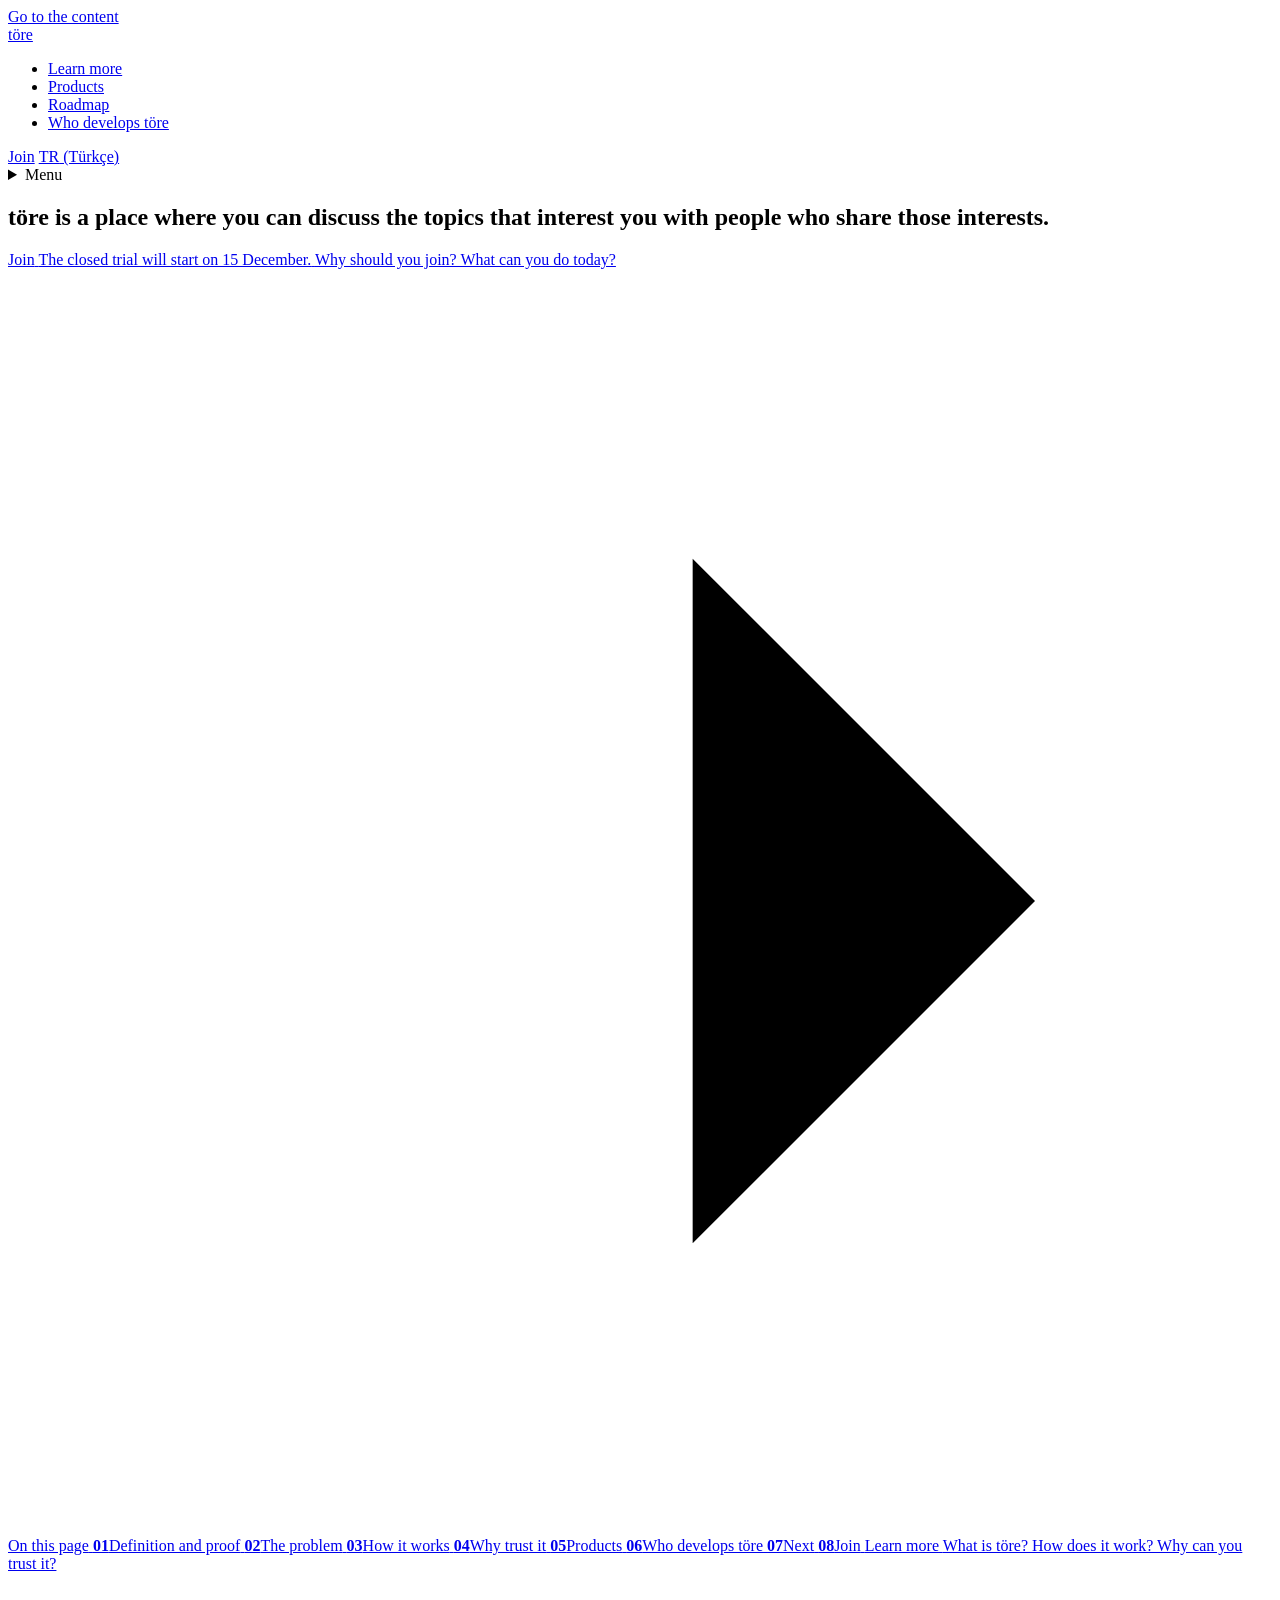
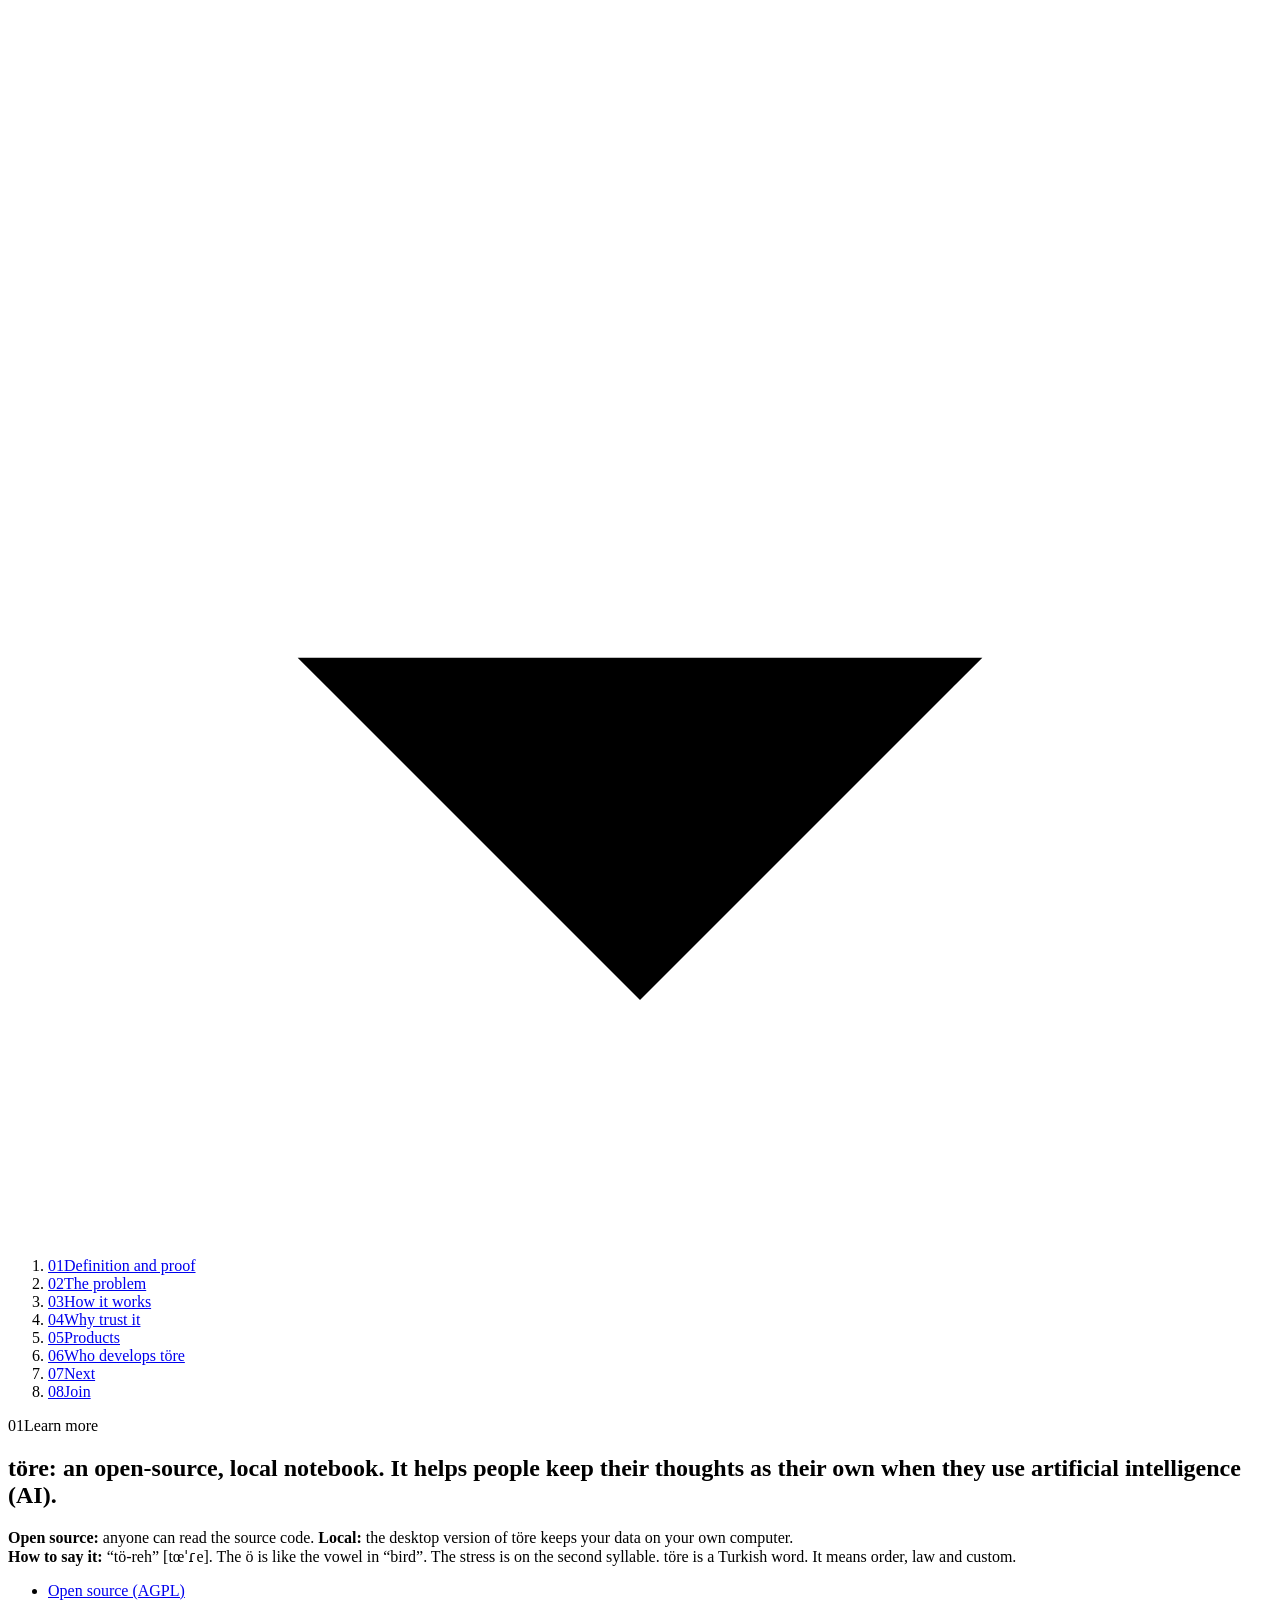
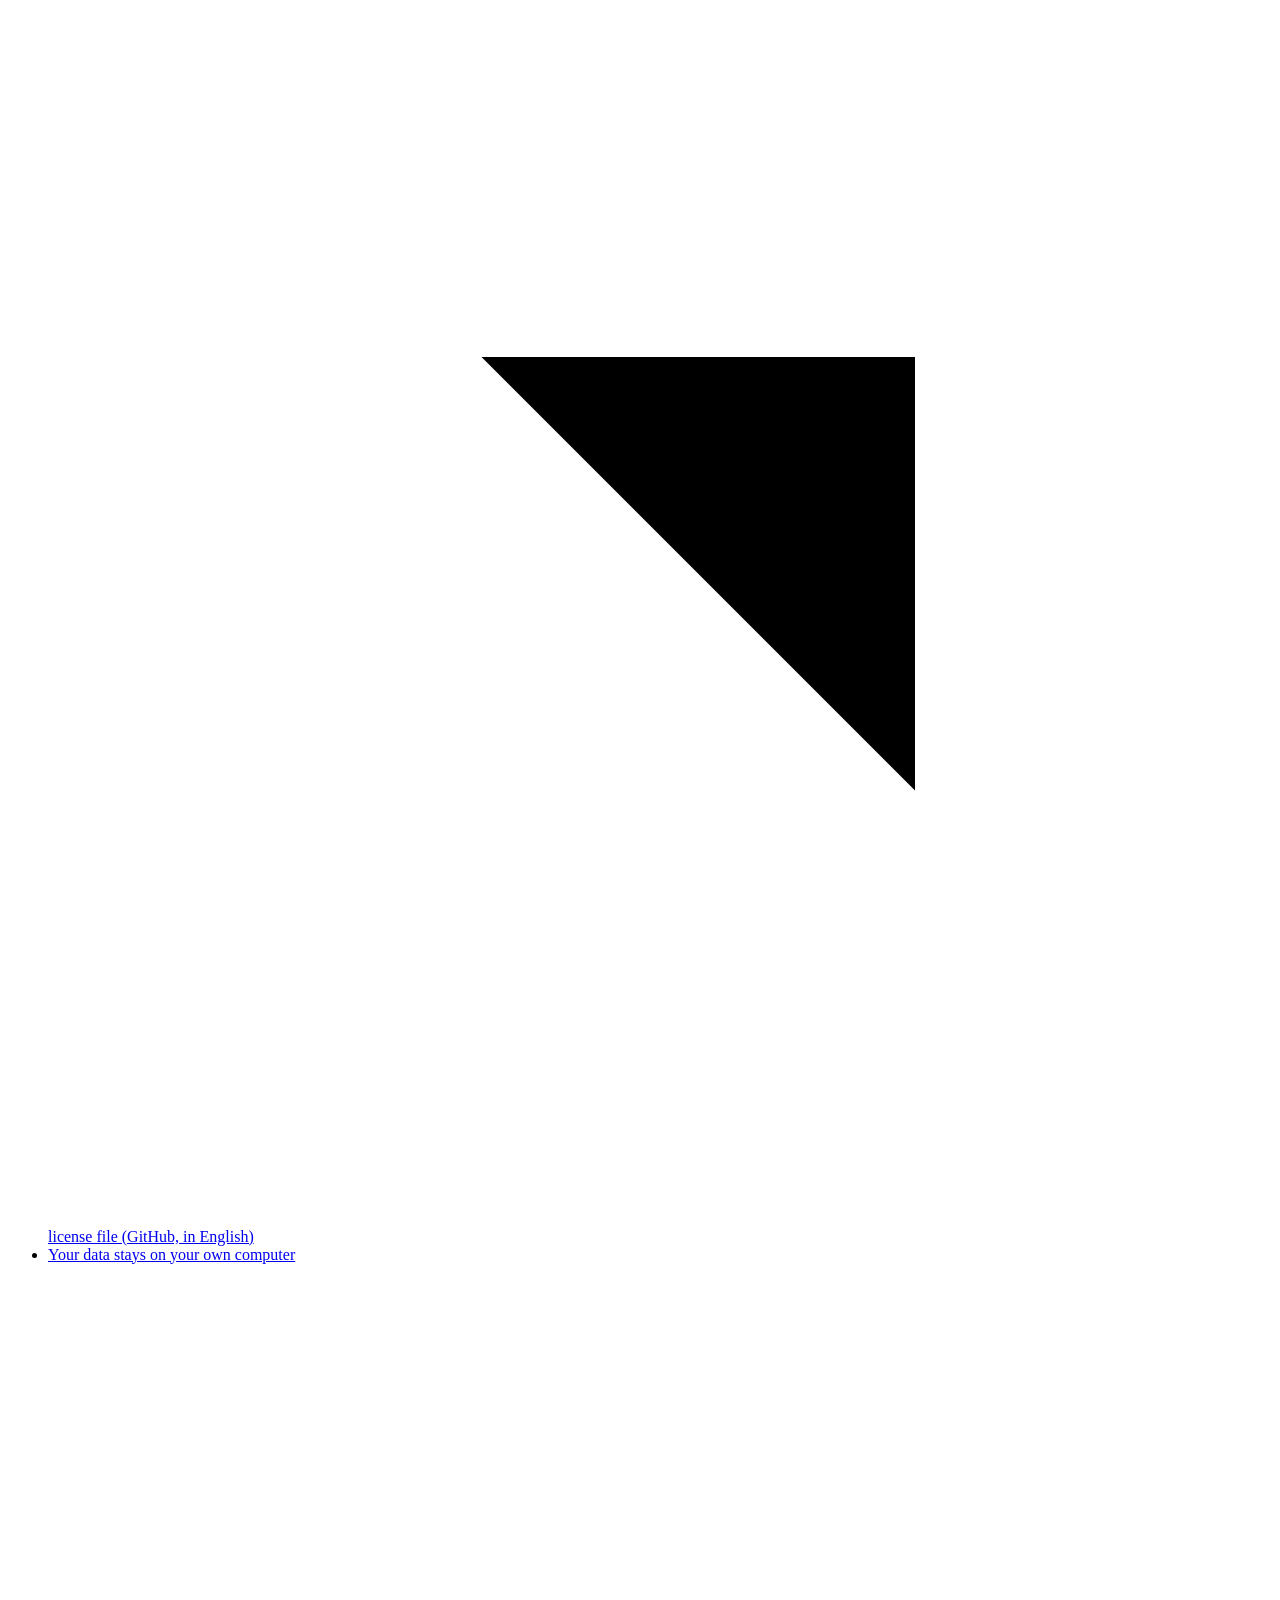
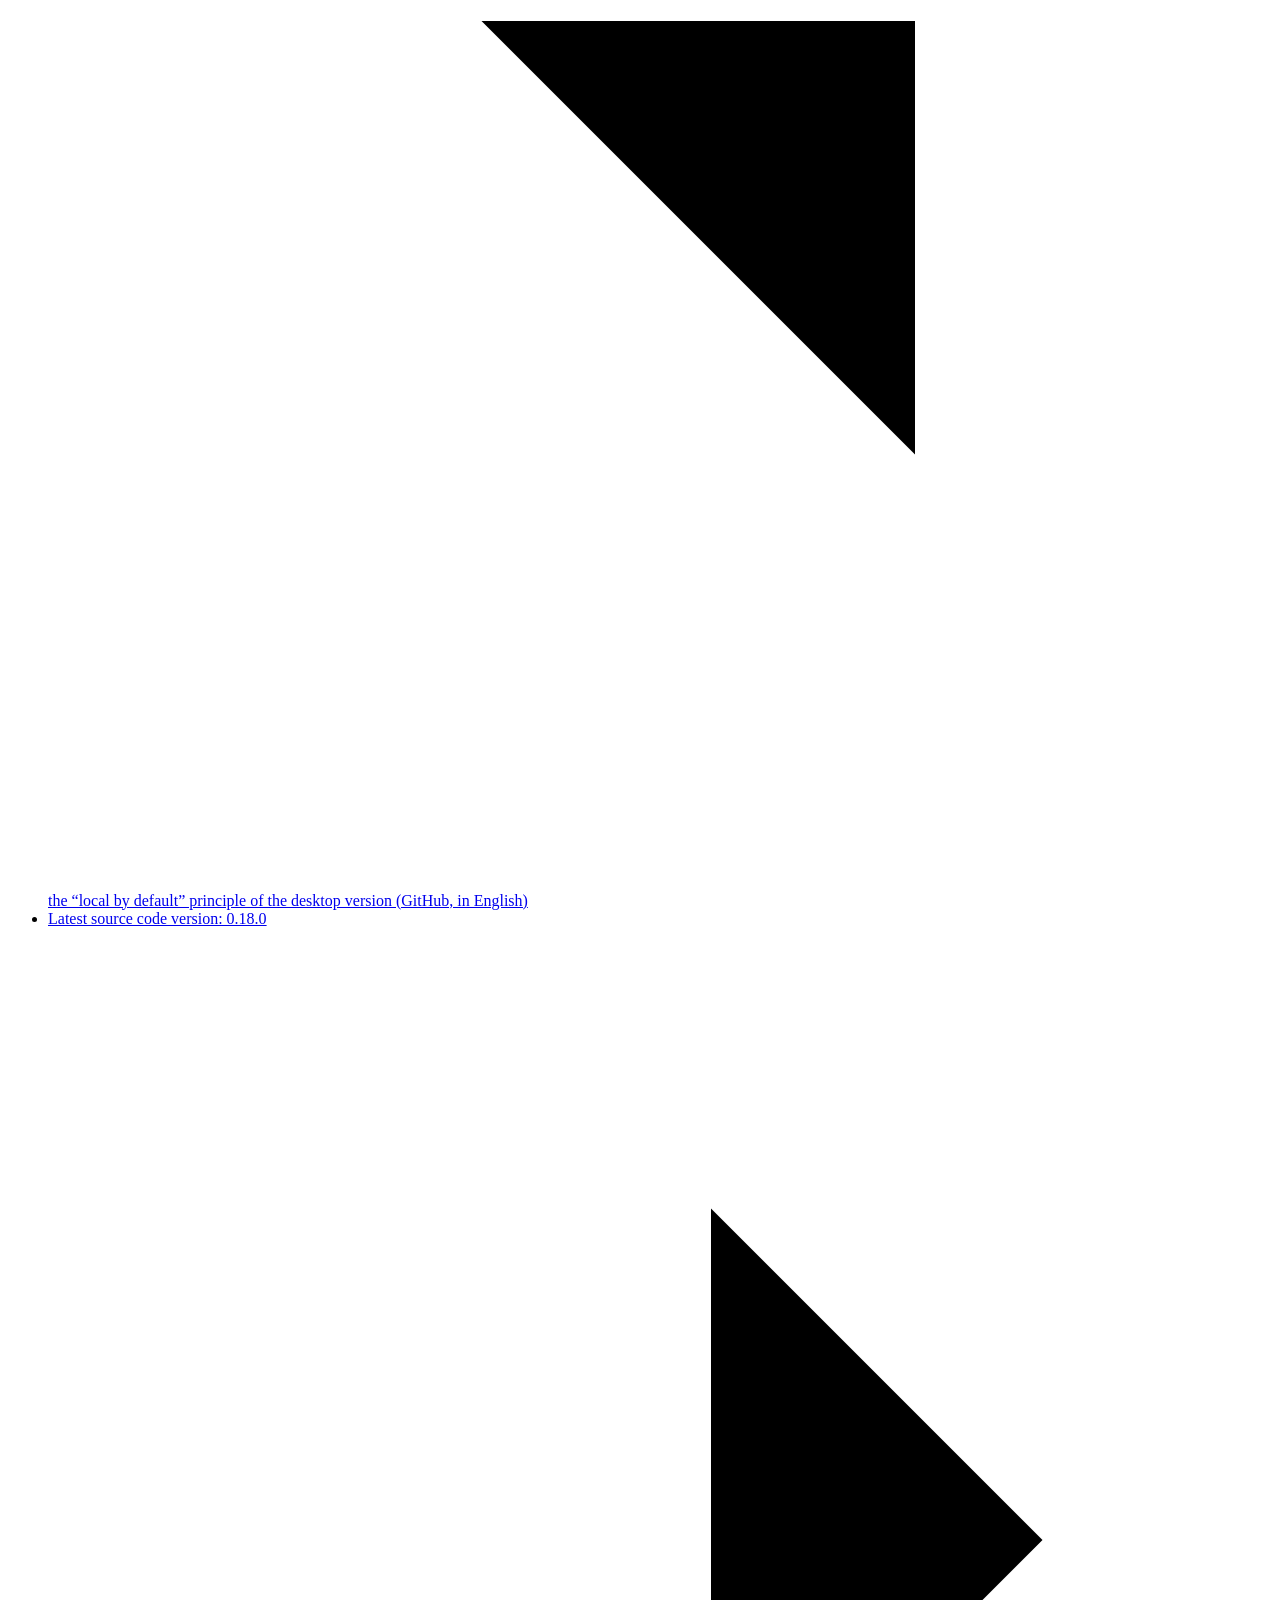
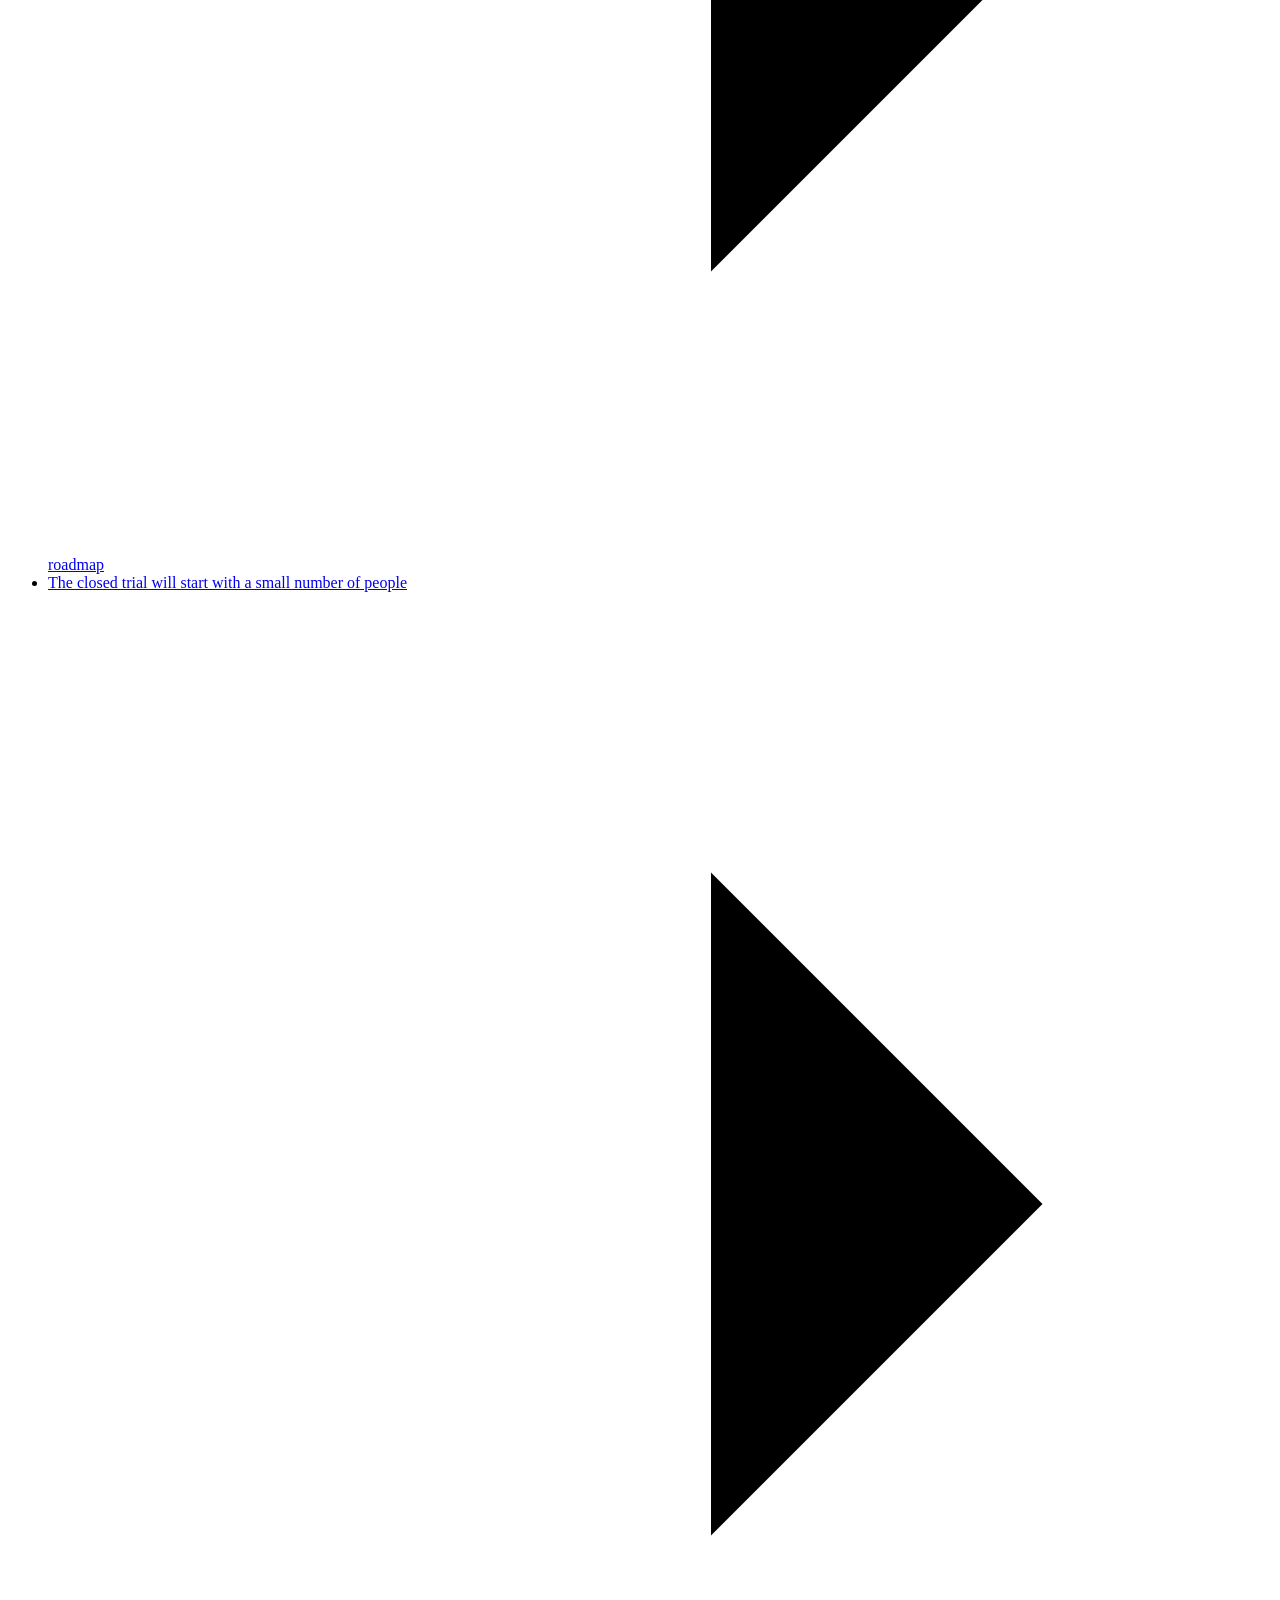
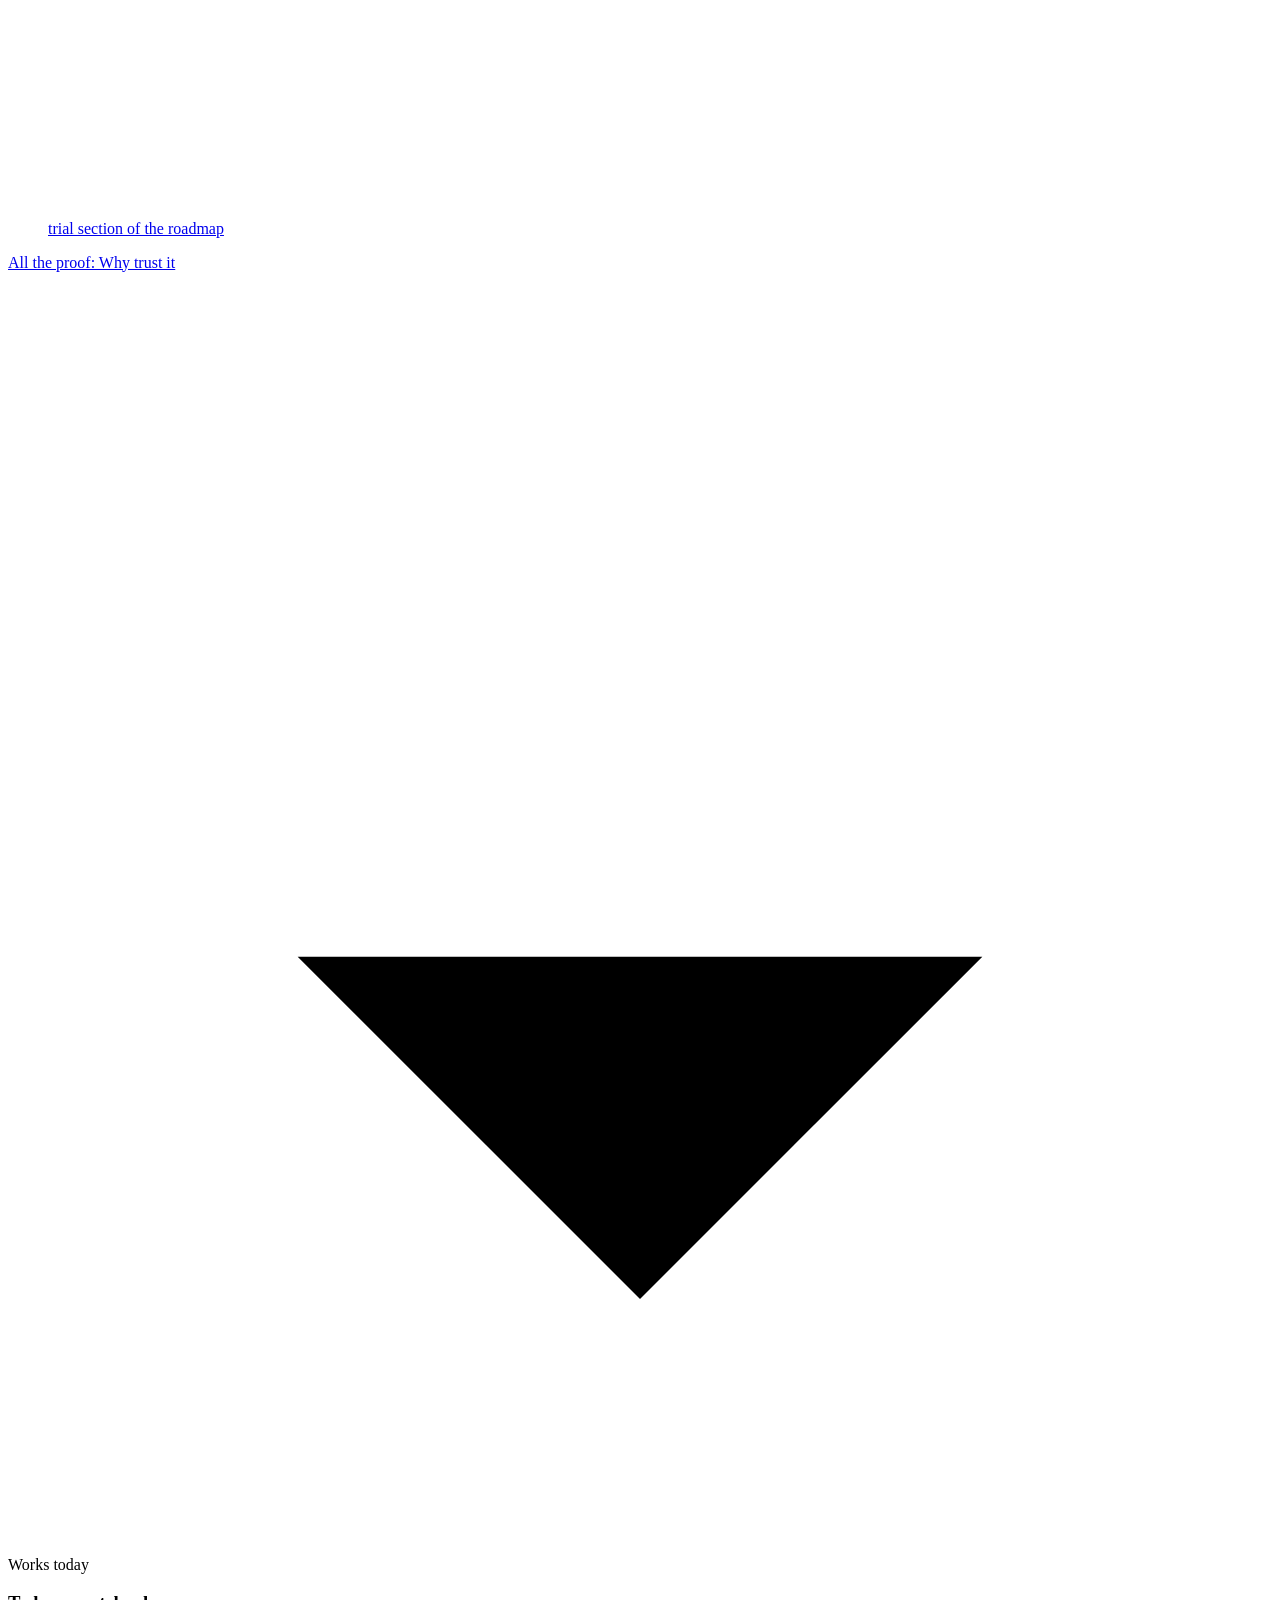
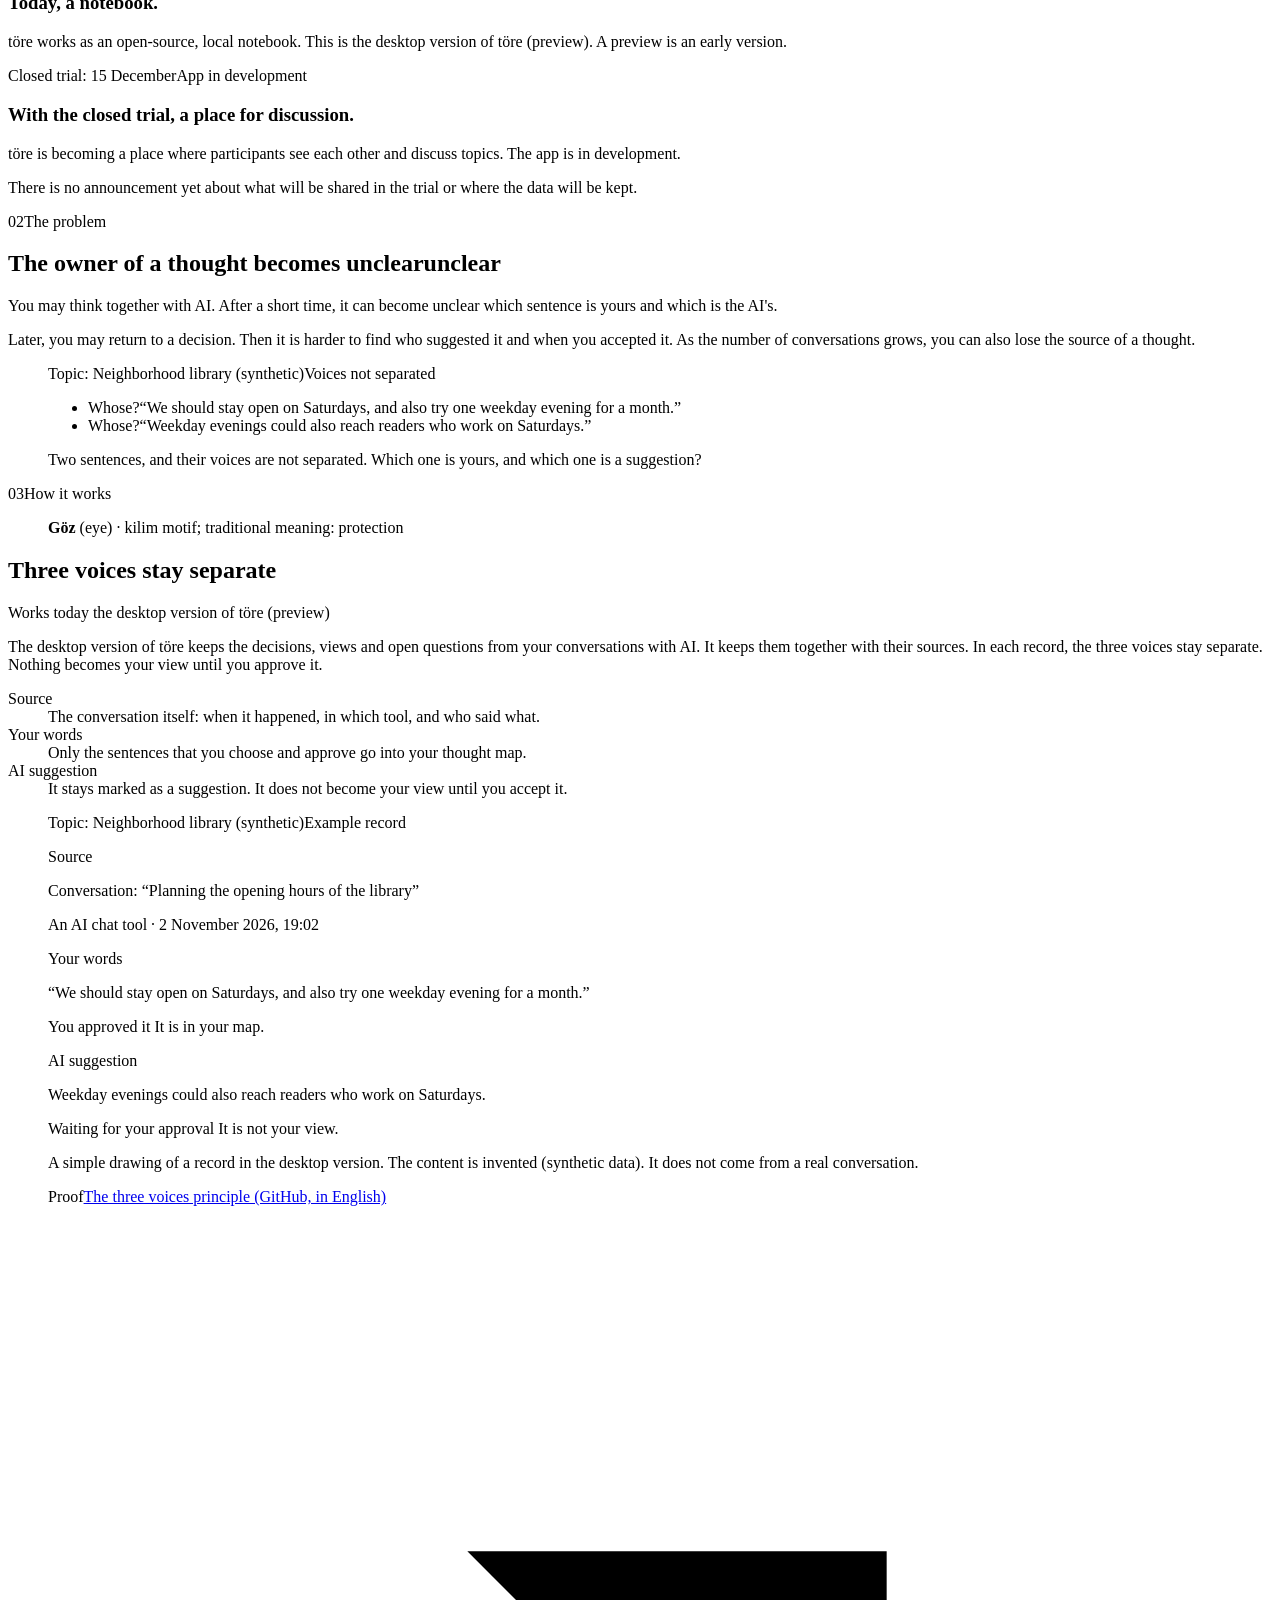
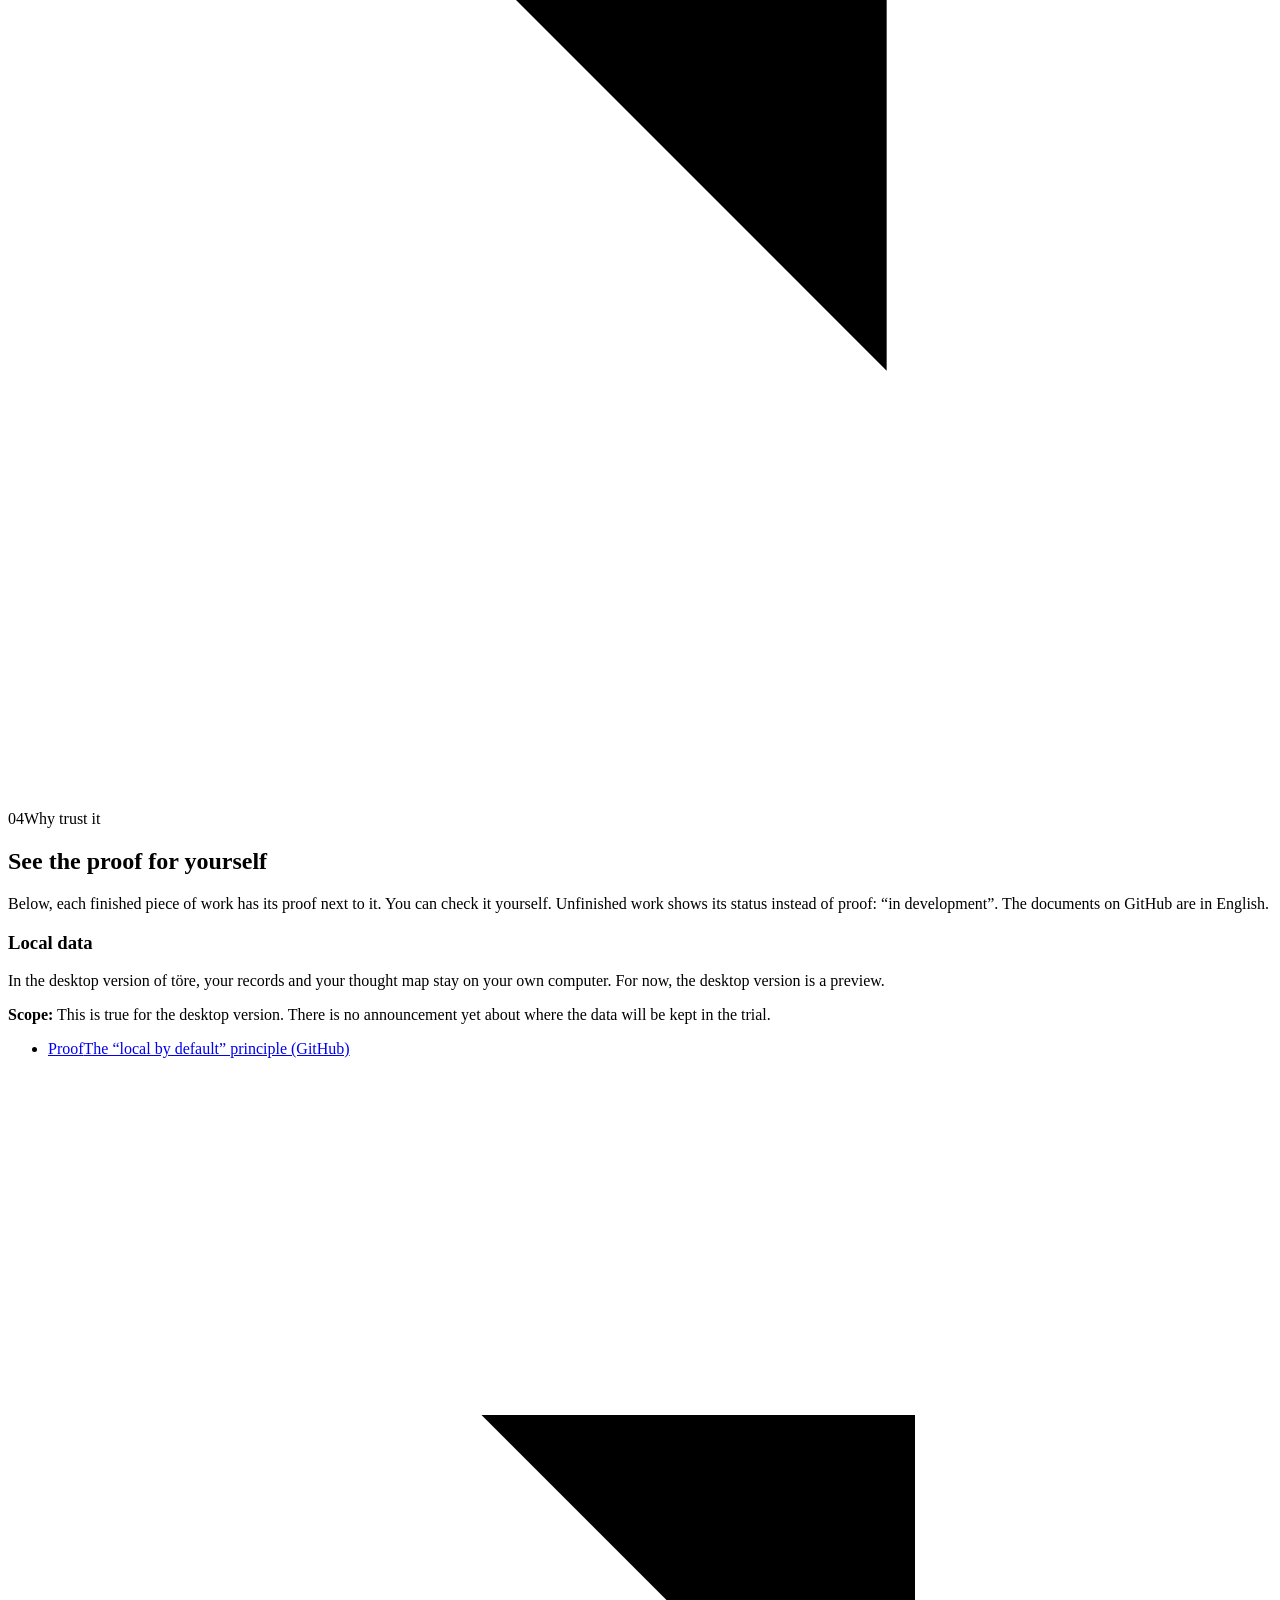
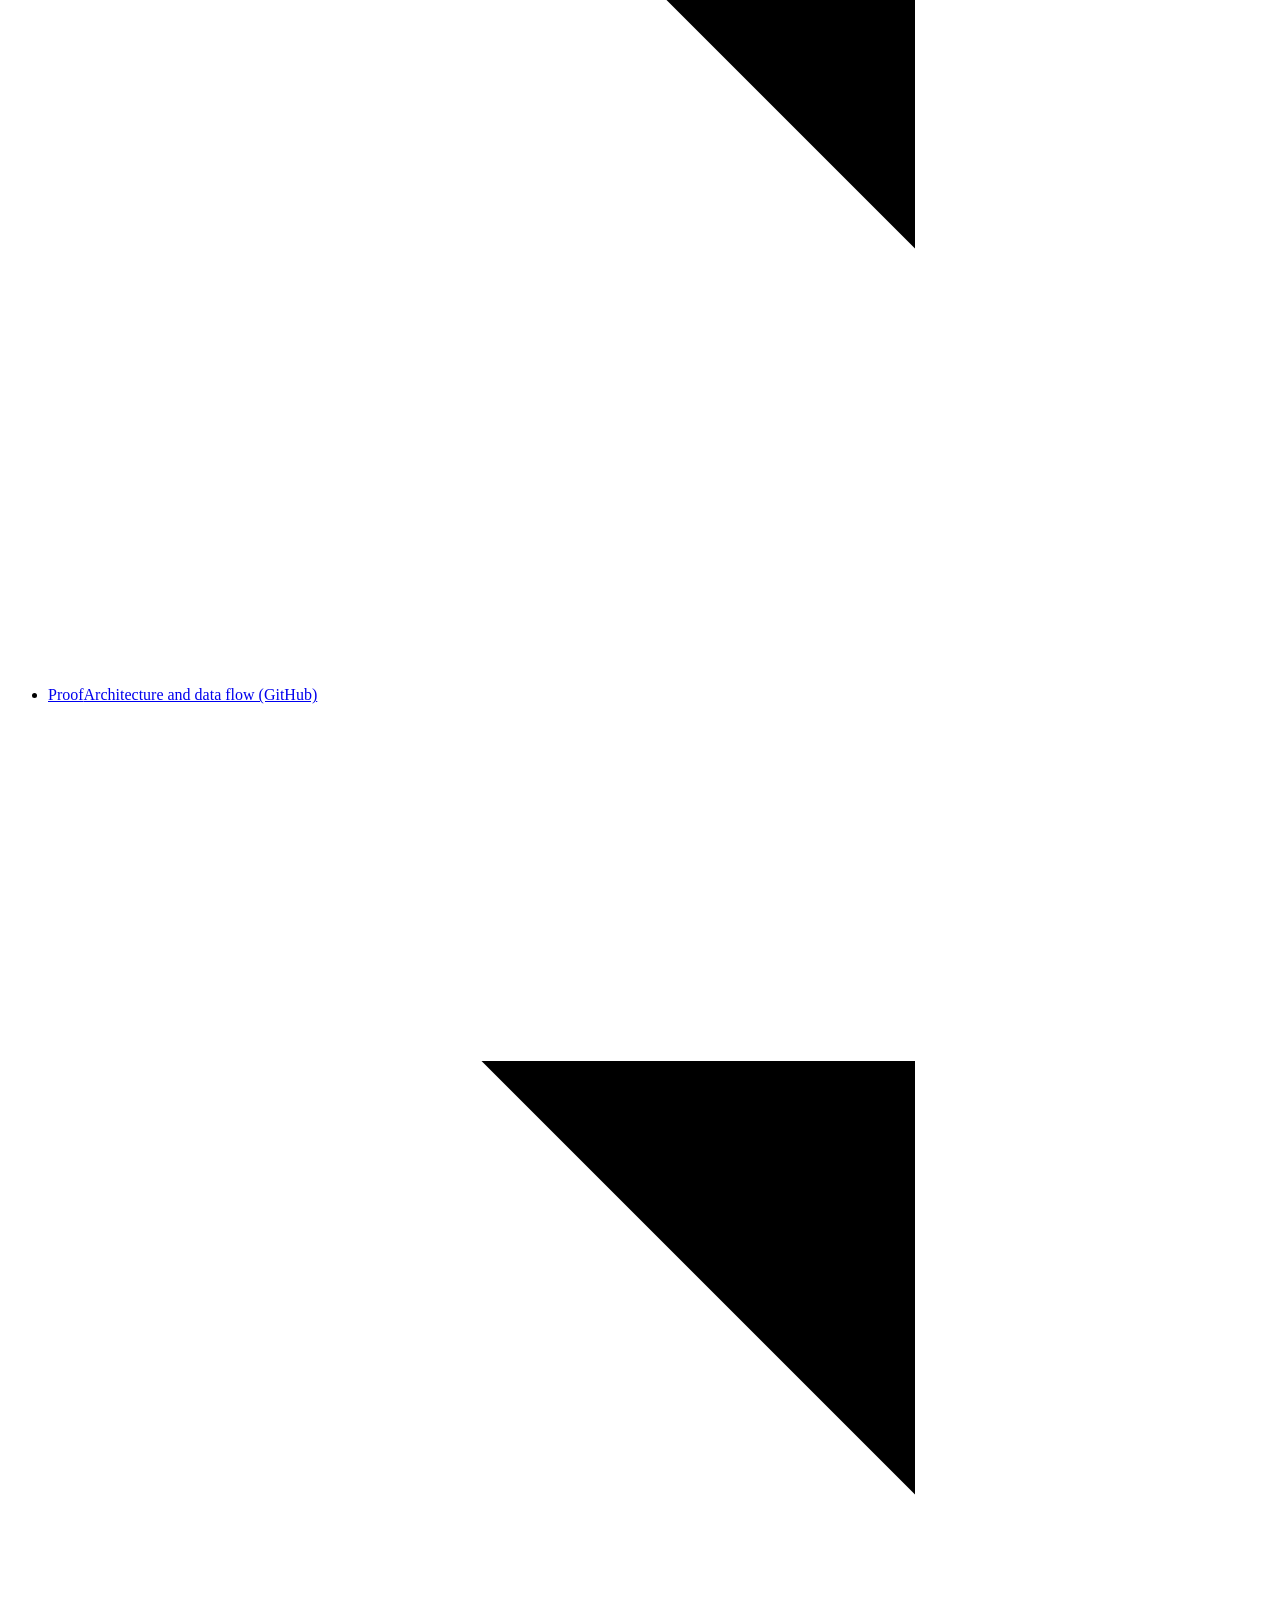
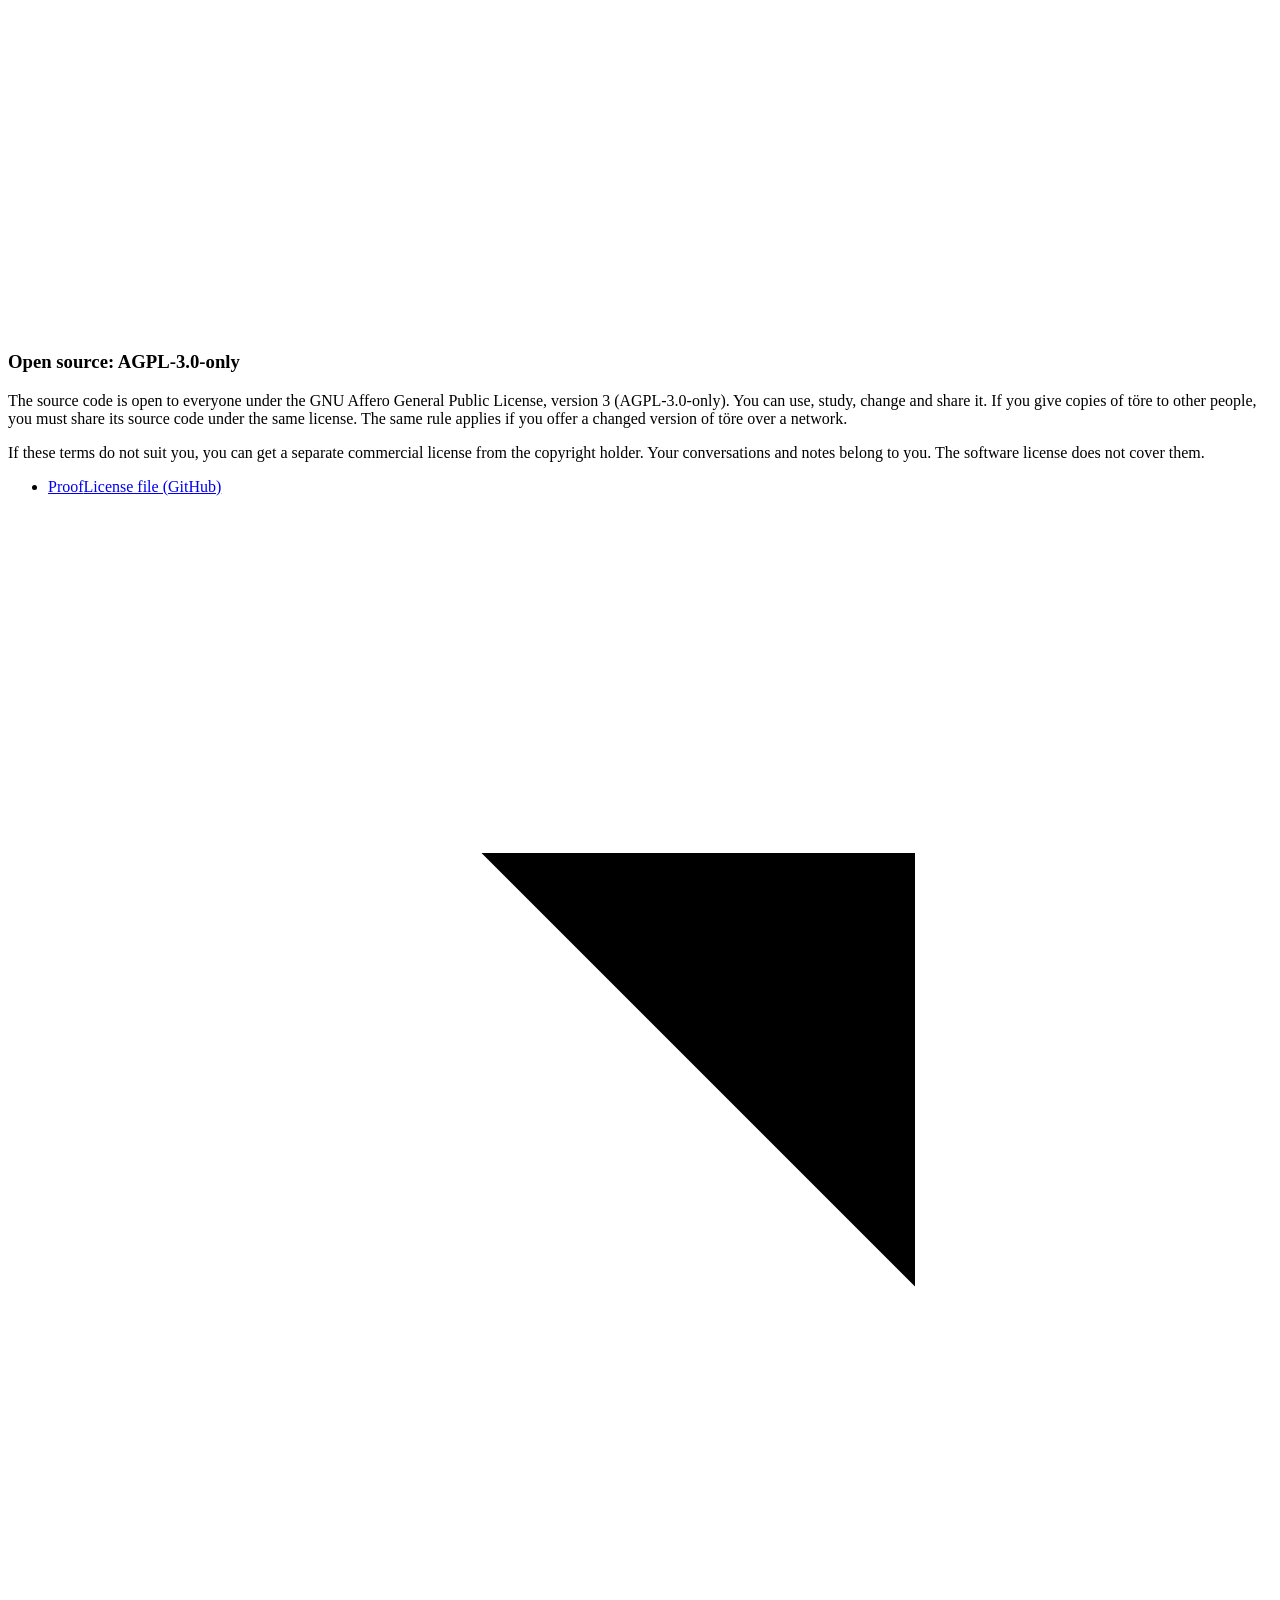
==== index.html @ 727b0e2c "töre site: dil seçimi, okunuş" ====
<!doctype html>
<html lang="tr">
<head>
<meta charset="utf-8">
<meta name="viewport" content="width=device-width, initial-scale=1">
<script src="dil.js"></script>
<meta http-equiv="Content-Security-Policy" content="default-src 'self'; script-src 'self'; style-src 'self'; font-src 'self'; img-src 'self' data:; connect-src 'none'; object-src 'none'; base-uri 'self'; form-action 'none'">
<meta name="referrer" content="strict-origin-when-cross-origin">
<link rel="canonical" href="https://ondersamet97.github.io/">
<link rel="alternate" hreflang="tr" href="https://ondersamet97.github.io/">
<link rel="alternate" hreflang="en" href="https://ondersamet97.github.io/en/">
<link rel="alternate" hreflang="x-default" href="https://ondersamet97.github.io/">
<link rel="icon" href="marka/favicon.svg" type="image/svg+xml">
<title>töre</title>
<meta name="description" content="töre, ilgilendiğiniz konularda o konularla ilgilenen kişilerle tartışabileceğiniz bir yer. Açık kaynaklı, yerel bir defter. Kapalı deneme 15 Aralık 2026'da başlayacak.">
<meta property="og:type" content="website">
<meta property="og:site_name" content="töre">
<meta property="og:locale" content="tr_TR">
<meta property="og:title" content="töre">
<meta property="og:description" content="töre, ilgilendiğiniz konularda o konularla ilgilenen kişilerle tartışabileceğiniz bir yer. Açık kaynaklı, yerel bir defter. Kapalı deneme 15 Aralık 2026'da başlayacak.">
<meta property="og:url" content="https://ondersamet97.github.io/">
<meta property="og:image" content="https://ondersamet97.github.io/marka/paylasim.png">
<meta property="og:image:width" content="1200">
<meta property="og:image:height" content="630">
<meta name="twitter:card" content="summary_large_image">
<link rel="preload" href="ortak/Literata-wght.woff" as="font" type="font/woff" crossorigin>
<link rel="stylesheet" href="ortak/temel.css">
<link rel="stylesheet" href="stil.css">
<script src="betik.js" defer></script>
</head>
<body class="sayfa--ana">
<a class="atla" href="#icerik">İçeriğe geç</a>

<header class="ust">
  <div class="ust__sol">
    <a class="ust__marka" href="index.html" aria-label="töre ana sayfa">töre</a>
    <nav class="ust__menu" aria-label="Ana menü">
      <ul>
        <li><a href="#bilgi">Bilgi al</a></li>
        <li><a href="urunler.html">Ürünler</a></li>
        <li><a href="yol.html">Yol haritası</a></li>
        <li><a href="kim.html">Kim geliştiriyor</a></li>
      </ul>
    </nav>
  </div>
  <div class="ust__sag">
    <a class="ust__katil" href="katil.html">Katıl</a>
    <a class="ust__dil" href="en/index.html" hreflang="en" lang="en">EN<span class="gizli"> (English)</span></a>
    <details class="ust__cekmece">
      <summary><span class="ust__cekmece-ad">Menü</span></summary>
      <nav aria-label="Ana menü">
        <ul>
          <li><a href="#bilgi">Bilgi al</a></li>
          <li><a href="urunler.html">Ürünler</a></li>
          <li><a href="yol.html">Yol haritası</a></li>
          <li><a href="kim.html">Kim geliştiriyor</a></li>
        </ul>
      </nav>
    </details>
  </div>
</header>

<main id="icerik">

  <!-- İlk ekran: başlık ve tam iki seçenek. Büyük perde Katıl, küçük panel Bilgi al. -->
  <section class="perde" aria-labelledby="baslik">
    <h1 class="perde__baslik" id="baslik"><span class="perde__ad">töre,</span> ilgilendiğiniz konularda o konularla ilgilenen kişilerle tartışabileceğiniz bir yer.</h1>

    <a class="secenek secenek--katil" href="katil.html" data-secenek="katil" data-perde>
      <span class="secenek__ic">
        <span class="secenek__ad" data-sigdir>Katıl</span>
        <span class="secenek__rozet">Kapalı deneme 15 Aralık'ta başlayacak.</span>
        <span class="secenek__alt">Neden katılmalısın, bugün ne yapabilirsin?</span>
        <span class="secenek__ok" aria-hidden="true"><svg class="ok" viewBox="0 0 24 24" focusable="false"><path d="M4 12h15M13 5.5l6.5 6.5-6.5 6.5"/></svg></span>
      </span>
    </a>

    <a class="secenek secenek--bilgi" href="#bilgi" data-secenek="bilgi">
      <span class="bilgi-dizin" aria-hidden="true">
        <span class="bilgi-dizin__bas">Bu sayfada</span>
        <span><b>01</b>Tanım ve kanıt</span>
        <span><b>02</b>Sorun</span>
        <span><b>03</b>Nasıl çalışır</span>
        <span><b>04</b>Neden güvenilir</span>
        <span><b>05</b>Ürünler</span>
        <span><b>06</b>Kim geliştiriyor</span>
        <span><b>07</b>Sırada</span>
        <span><b>08</b>Katıl</span>
      </span>
      <span class="secenek__ic">
        <span class="secenek__ad">Bilgi al</span>
        <span class="secenek__alt">töre nedir, nasıl çalışır, neden güvenilir?</span>
        <span class="secenek__ok" aria-hidden="true"><svg class="ok" viewBox="0 0 24 24" focusable="false"><path d="M12 4v15M5.5 13l6.5 6.5 6.5-6.5"/></svg></span>
      </span>
    </a>
  </section>

  <div class="bilgi-alani">

    <!-- Kenar rayı: Bilgi al'ın sekiz sahnesi. Betiksiz de gezinir; betik içinde olunan sahneyi işaretler. -->
    <div class="ray-kap">
    <nav class="ray" aria-label="Bilgi al bölümleri">
      <ol>
        <li><a href="#bilgi"><span class="ray__no">01</span><span class="ray__ad">Tanım ve kanıt</span></a></li>
        <li><a href="#sorun"><span class="ray__no">02</span><span class="ray__ad">Sorun</span></a></li>
        <li><a href="#nasil"><span class="ray__no">03</span><span class="ray__ad">Nasıl çalışır</span></a></li>
        <li><a href="#guven"><span class="ray__no">04</span><span class="ray__ad">Neden güvenilir</span></a></li>
        <li><a href="#urunler"><span class="ray__no">05</span><span class="ray__ad">Ürünler</span></a></li>
        <li><a href="#kim"><span class="ray__no">06</span><span class="ray__ad">Kim geliştiriyor</span></a></li>
        <li><a href="#sirada"><span class="ray__no">07</span><span class="ray__ad">Sırada</span></a></li>
        <li><a href="#katil-son"><span class="ray__no">08</span><span class="ray__ad">Katıl</span></a></li>
      </ol>
      <p class="ray__simdi" aria-hidden="true"></p>
    </nav>
    </div>

    <!-- 01 · Bilgi al: tanım ve kanıt -->
    <section id="bilgi" aria-labelledby="bilgi-baslik">
      <div class="sahne sahne--tanim">
        <p class="etiket"><span class="etiket__no" aria-hidden="true">01</span>Bilgi al</p>
        <h2 class="tanim__baslik" id="bilgi-baslik"><span class="dev">t<span class="logo-harf">ö</span>re:</span> <span class="ince">yapay zekâ çağında insanın kendi düşüncesine sahip kalması için açık kaynaklı, yerel bir defter.</span></h2>
        <p class="tanim__sozluk"><b>Açık kaynak:</b> kaynak kodunu herkes okuyabilir. <b>Yerel:</b> töre'nin masaüstü sürümü veriyi kendi bilgisayarında tutar.</p>
        <ul class="kanitlar">
          <li><a class="kanit" href="https://github.com/ondersamet97/tore/blob/main/LICENSE"><span class="kanit__ad">Açık kaynak (AGPL)<svg class="ok" viewBox="0 0 24 24" aria-hidden="true" focusable="false"><path d="M7 17 17 7M8.5 7H17v8.5"/></svg></span><span class="kanit__yer">lisans dosyası (GitHub, İngilizce)</span></a></li>
          <li><a class="kanit" href="https://github.com/ondersamet97/tore#principles"><span class="kanit__ad">Veri kişinin kendi bilgisayarında kalır<svg class="ok" viewBox="0 0 24 24" aria-hidden="true" focusable="false"><path d="M7 17 17 7M8.5 7H17v8.5"/></svg></span><span class="kanit__yer">masaüstü sürümünün “varsayılan olarak yerel” ilkesi (GitHub, İngilizce)</span></a></li>
          <li><a class="kanit" href="yol.html#gecmis"><span class="kanit__ad">Kaynak kodunun son sürümü: 0.18.0<svg class="ok" viewBox="0 0 24 24" aria-hidden="true" focusable="false"><path d="M4 12h15M13 5.5l6.5 6.5-6.5 6.5"/></svg></span><span class="kanit__yer">yol haritası</span></a></li>
          <li><a class="kanit" href="yol.html#deneme"><span class="kanit__ad">Kapalı deneme az sayıda kişiyle başlayacak<svg class="ok" viewBox="0 0 24 24" aria-hidden="true" focusable="false"><path d="M4 12h15M13 5.5l6.5 6.5-6.5 6.5"/></svg></span><span class="kanit__yer">yol haritasındaki deneme bölümü</span></a></li>
        </ul>
        <a class="ileri ileri--kucuk tanim__hepsi" href="#guven">Bütün kanıtlar: Neden güvenilir<svg class="ok" viewBox="0 0 24 24" aria-hidden="true" focusable="false"><path d="M12 4v15M5.5 13l6.5 6.5 6.5-6.5"/></svg></a>
      </div>

      <!-- Bölünmüş sahne: bugün çalışan ile olmakta olan yan yana. -->
      <div class="sahne sahne--bolunmus">
        <div class="bolum bolum--bugun">
          <p class="durum-satiri"><span class="durum">Bugün çalışıyor</span></p>
          <h3 class="bolum__ad agir">Bugün bir defter.</h3>
          <p class="bolum__govde">töre, açık kaynaklı ve yerel bir defter olarak çalışıyor: töre'nin masaüstü sürümü (önizleme). Önizleme, erken bir sürüm demektir.</p>
        </div>
        <div class="bolum bolum--deneme">
          <p class="durum-satiri"><span class="durum durum--okru">Kapalı deneme 15 Aralık'ta</span><span class="durum durum--okru">Uygulama geliştiriliyor</span></p>
          <h3 class="bolum__ad hafif">Kapalı denemeyle bir tartışma yeri.</h3>
          <p class="bolum__govde">töre, katılımcıların birbirini gördüğü ve konuları tartıştığı bir yer oluyor. Uygulama geliştiriliyor.</p>
          <p class="not">Denemede neyin paylaşılacağı ve verinin nerede tutulacağı henüz açıklanmadı.</p>
        </div>
      </div>
    </section>

    <!-- 02 · Sorun: sesler karışınca hangi cümlenin kimin olduğu belirsizleşir. -->
    <section class="sahne sahne--sorun" id="sorun" aria-labelledby="sorun-baslik">
      <p class="etiket"><span class="etiket__no" aria-hidden="true">02</span>Sorun</p>
      <h2 class="sorun__baslik" id="sorun-baslik"><span class="ince">Kimin ne düşündüğü</span> <span class="anahtar karisik"><span aria-hidden="true">k<b>a</b>r<b>ı</b>ş<b>ı</b>y<b>o</b>r</span><span class="gizli">karışıyor</span></span></h2>
      <div class="sorun__govde">
        <p>Yapay zekâyla birlikte düşündüğünde hangi cümlenin senin, hangisinin onun olduğu kısa sürede belirsizleşebilir.</p>
        <p>Sonradan bir karara döndüğünde onu kimin önerdiğini, senin ne zaman benimsediğini bulmak zorlaşır. Konuşmalar biriktikçe düşüncenin kaynağı da kaybolabilir.</p>
      </div>
      <figure class="karisik-kayit">
        <p class="kk__bas"><span>Konu: Mahalle kütüphanesi (sentetik)</span><span class="kk__rozet">Sesler ayrılmamış</span></p>
        <ul class="kk__satirlar">
          <li><span class="kk__kim">Kimin?</span><span class="kk__soz">“Cumartesi açık kalmaya devam edelim; hafta içi bir akşamı da bir ay deneyelim.”</span></li>
          <li><span class="kk__kim">Kimin?</span><span class="kk__soz">“Hafta içi akşamlar, cumartesi çalışan okurlara da ulaşabilir.”</span></li>
        </ul>
        <figcaption>İki cümle, sesleri ayrılmadan: hangisi senin, hangisi öneri?</figcaption>
      </figure>
    </section>

    <!-- 03 · Nasıl çalışır: üç ses ve örnek kayıt aynı sahnede. -->
    <section class="sahne sahne--yuzey sahne--nasil" id="nasil" aria-labelledby="nasil-baslik">
      <p class="etiket"><span class="etiket__no" aria-hidden="true">03</span>Nasıl çalışır</p>
      <figure class="motif motif--blok motif--goz"><span class="motif__sekil" aria-hidden="true"></span><figcaption><b>Göz</b> · kilim motifi; geleneksel anlamı korunma</figcaption></figure>
      <h2 class="nasil__baslik" id="nasil-baslik"><span class="agir">Üç ses</span> <span class="hafif">ayrı kalır</span></h2>
      <p class="durum-satiri nasil__durum"><span class="durum">Bugün çalışıyor</span> töre'nin masaüstü sürümü (önizleme)</p>
      <div class="nasil__sol">
        <p class="nasil__govde">töre'nin masaüstü sürümü, yapay zekâ konuşmalarındaki kararları, görüşleri ve açık soruları kaynaklarıyla birlikte tutar. Her kayıtta üç ses ayrı durur; sen onaylamadan hiçbir şey senin görüşün olmaz.</p>
        <dl class="uc-ses">
          <div class="ses ses--kaynak">
            <dt>Kaynak</dt>
            <dd>Konuşmanın kendisi: ne zaman, hangi araçta, kim söyledi.</dd>
          </div>
          <div class="ses ses--soz">
            <dt>Senin sözün</dt>
            <dd>Yalnız senin seçip onayladığın cümleler düşünce haritana girer.</dd>
          </div>
          <div class="ses ses--yz">
            <dt>Yapay zekâ önerisi</dt>
            <dd>Öneri olarak işaretli durur. Sen kabul etmeden görüşün olmaz.</dd>
          </div>
        </dl>
      </div>
      <figure class="kayit">
        <p class="kayit__bas"><span>Konu: Mahalle kütüphanesi (sentetik)</span><span class="kayit__rozet">Örnek kayıt</span></p>
        <div class="kayit__ses kayit__ses--kaynak">
          <p class="kayit__kim">Kaynak</p>
          <p class="kayit__soz">Konuşma: “Kütüphanenin açık olduğu saatleri planlama”</p>
          <p class="kayit__alt">Bir yapay zekâ sohbet aracı · 2 Kasım 2026, 19.02</p>
        </div>
        <div class="kayit__ses kayit__ses--soz">
          <p class="kayit__kim">Senin sözün</p>
          <p class="kayit__soz">“Cumartesi açık kalmaya devam edelim; hafta içi bir akşamı da bir ay deneyelim.”</p>
          <p class="kayit__alt"><span class="durum">Onayladın</span> haritanda</p>
        </div>
        <div class="kayit__ses kayit__ses--yz">
          <p class="kayit__kim">Yapay zekâ önerisi</p>
          <p class="kayit__soz">Hafta içi akşamlar, cumartesi çalışan okurlara da ulaşabilir.</p>
          <p class="kayit__alt"><span class="durum durum--okru">Onay bekliyor</span> görüşün değil</p>
        </div>
        <figcaption>Masaüstü sürümündeki bir kaydın sadeleştirilmiş çizimi. İçerik uydurmadır (sentetik veri); gerçek bir konuşmadan alınmadı.</figcaption>
        <p class="bag kayit__kanit"><span class="bag__tur">Kanıt</span><a href="https://github.com/ondersamet97/tore#principles">Üç ses ilkesi (GitHub, İngilizce)<svg class="ok" viewBox="0 0 24 24" aria-hidden="true" focusable="false"><path d="M7 17 17 7M8.5 7H17v8.5"/></svg></a></p>
      </figure>
    </section>

    <!-- 04 · Neden güvenilir: dört anahtar sözcük, her birinin yanında kanıtı ya da durumu. -->
    <section class="sahne sahne--yuzey sahne--guven" id="guven" aria-labelledby="guven-baslik">
      <p class="etiket"><span class="etiket__no" aria-hidden="true">04</span>Neden güvenilir</p>
      <h2 class="guven__baslik" id="guven-baslik"><span class="agir">Kanıtı</span> <span class="hafif">kendin gör</span></h2>
      <p class="guven__govde">Aşağıda, yapılmış her işin yanında kanıtı var; kendin denetleyebilirsin. Bitmemiş işin yanında kanıt değil, durumu yazar: “geliştiriliyor”. GitHub'daki belgeler İngilizce.</p>
      <div class="guven__izgara">
        <article class="kanit-kart">
          <h3 class="kanit-kart__ad"><span class="agir">Yerel</span> veri</h3>
          <p>töre'nin masaüstü sürümünde kayıtların ve düşünce haritan kendi bilgisayarında kalır. Masaüstü sürümü şu an bir önizleme.</p>
          <p class="kapsam"><b>Kapsam:</b> Bu, masaüstü sürümü için geçerli. Denemede verinin nerede tutulacağı henüz açıklanmadı.</p>
          <ul class="cipler">
            <li><a class="cip" href="https://github.com/ondersamet97/tore#principles"><span class="cip__tur">Kanıt</span>“Varsayılan olarak yerel” ilkesi (GitHub)<svg class="ok" viewBox="0 0 24 24" aria-hidden="true" focusable="false"><path d="M7 17 17 7M8.5 7H17v8.5"/></svg></a></li>
            <li><a class="cip" href="https://github.com/ondersamet97/tore/blob/main/docs/PREVIEW-ARCHITECTURE.md"><span class="cip__tur">Kanıt</span>Mimari ve veri akışı (GitHub)<svg class="ok" viewBox="0 0 24 24" aria-hidden="true" focusable="false"><path d="M7 17 17 7M8.5 7H17v8.5"/></svg></a></li>
          </ul>
        </article>
        <article class="kanit-kart" id="lisans">
          <h3 class="kanit-kart__ad"><span class="kanit-kart__ust">Açık kaynak:</span> <span class="agir">AGPL-3.0-only</span></h3>
          <p>Kaynak kodu herkese açık: GNU Affero Genel Kamu Lisansı, sürüm 3 (AGPL-3.0-only). Kullanabilir, inceleyebilir, değiştirebilir ve paylaşabilirsin. töre'yi dağıtırsan kaynak kodunu aynı lisansla açman gerekir. Değiştirdiğin töre'yi ağ üzerinden sunarsan da aynı kural geçerli.</p>
          <p class="kapsam">Bu koşullar sana uymuyorsa telif hakkı sahibinden ayrı bir ticari lisans alınabilir. Konuşmaların ve notların senindir; yazılım lisansına girmez.</p>
          <ul class="cipler">
            <li><a class="cip" href="https://github.com/ondersamet97/tore/blob/main/LICENSE"><span class="cip__tur">Kanıt</span>Lisans dosyası (GitHub)<svg class="ok" viewBox="0 0 24 24" aria-hidden="true" focusable="false"><path d="M7 17 17 7M8.5 7H17v8.5"/></svg></a></li>
            <li><a class="cip" href="https://github.com/ondersamet97/tore/blob/main/COMMERCIAL-LICENSE.md"><span class="cip__tur">Kanıt</span>Ticari lisans (GitHub)<svg class="ok" viewBox="0 0 24 24" aria-hidden="true" focusable="false"><path d="M7 17 17 7M8.5 7H17v8.5"/></svg></a></li>
          </ul>
        </article>
        <article class="kanit-kart kanit-kart--surec">
          <h3 class="kanit-kart__ad hafif">Sayım</h3>
          <p class="durum-satiri"><span class="durum durum--okru">Geliştiriliyor</span></p>
          <p>Gelen ve giden her kuruş herkesin önünde sayılır. Henüz gelir yok.</p>
          <ul class="cipler">
            <li><a class="cip" href="katil.html#sayim"><span class="cip__tur">Bağlantı</span>Sayım'ın durumu<svg class="ok" viewBox="0 0 24 24" aria-hidden="true" focusable="false"><path d="M4 12h15M13 5.5l6.5 6.5-6.5 6.5"/></svg></a></li>
          </ul>
        </article>
        <article class="kanit-kart">
          <h3 class="kanit-kart__ad"><span class="agir">Yol</span> haritası</h3>
          <p>Yayımlanan her sürümde neyin değiştiği, şu an geliştirilenler ve sıradaki işler tek sayfada.</p>
          <ul class="cipler">
            <li><a class="cip" href="yol.html"><span class="cip__tur">Kanıt</span>Yol haritası<svg class="ok" viewBox="0 0 24 24" aria-hidden="true" focusable="false"><path d="M4 12h15M13 5.5l6.5 6.5-6.5 6.5"/></svg></a></li>
            <li><a class="cip" href="https://github.com/ondersamet97/tore/blob/main/CHANGELOG.md"><span class="cip__tur">Kanıt</span>Sürüm geçmişi (GitHub)<svg class="ok" viewBox="0 0 24 24" aria-hidden="true" focusable="false"><path d="M7 17 17 7M8.5 7H17v8.5"/></svg></a></li>
          </ul>
        </article>
      </div>
      <p class="not guven__dipnot">Bu site çerez ve izleme kullanmaz; dışarıdan hiçbir şey yüklemez. töre, yapay zekâ kodlama araçlarının yardımıyla geliştiriliyor.</p>
    </section>

    <!-- 05 · Ürünler: şu an tek ürün töre; öteki ürünler beklemede. -->
    <section class="sahne sahne--urunler" id="urunler" aria-labelledby="urunler-baslik">
      <p class="etiket"><span class="etiket__no" aria-hidden="true">05</span>Ürünler</p>
      <h2 class="urunler__baslik" id="urunler-baslik"><span class="agir">Tek ürün:</span> <span class="hafif">töre</span></h2>
      <div class="urunler__ikili">
        <article class="urun urun--tore">
          <p class="urun__tur"><span>Uygulama</span><span class="durum durum--okru">Kapalı deneme 15 Aralık'ta</span></p>
          <h3 class="urun__ad">töre</h3>
          <p class="urun__govde">töre tek bir uygulama; ona bu siteden ulaşılır.</p>
          <dl class="urun__durumlar">
            <div class="urun__durum">
              <dt><span class="nokta" aria-hidden="true"></span>Kapalı deneme</dt>
              <dd>15 Aralık 2026'da başlayacak (az sayıda kişi, davetle). Uygulama geliştiriliyor.</dd>
            </div>
            <div class="urun__durum">
              <dt><span class="nokta nokta--okru" aria-hidden="true"></span>Açık deneme</dt>
              <dd>Şu anki hedef 22 Ocak 2027; bu tarih değişebilir.</dd>
            </div>
            <div class="urun__durum">
              <dt><span class="nokta" aria-hidden="true"></span>Masaüstü sürümü</dt>
              <dd>Önizleme, açık kaynak (AGPL). Son yayımlanmış kaynak kodu 0.18.0 (18 Kasım 2026), GitHub'da.</dd>
            </div>
          </dl>
          <ul class="cipler">
            <li><a class="cip" href="https://github.com/ondersamet97/tore"><span class="cip__tur">Kanıt</span>Kaynak kodunu GitHub'da incele<svg class="ok" viewBox="0 0 24 24" aria-hidden="true" focusable="false"><path d="M7 17 17 7M8.5 7H17v8.5"/></svg></a></li>
          </ul>
        </article>
        <article class="urun urun--beklemede">
          <p class="urun__tur"><span>Öteki ürünler</span><span class="durum durum--okru">Beklemede</span></p>
          <h3 class="urun__ad">Beklemede</h3>
          <p class="urun__govde">Şu andaki tek ürünümüz töre. töre ile birlikte geliştirilecek ürünler şu an beklemede.</p>
        </article>
      </div>
      <a class="ileri urunler__ileri" href="urunler.html">Ürünleri gör<svg class="ok" viewBox="0 0 24 24" aria-hidden="true" focusable="false"><path d="M4 12h15M13 5.5l6.5 6.5-6.5 6.5"/></svg></a>
    </section>

    <!-- 06 · Kim geliştiriyor: cümle büyük, ad cümlenin içinde. -->
    <section class="sahne sahne--yuzey sahne--kim" id="kim" aria-labelledby="kim-baslik">
      <p class="etiket"><span class="etiket__no" aria-hidden="true">06</span>Kim geliştiriyor</p>
      <h2 class="kim__baslik" id="kim-baslik">töre, <b>Önder Samet</b> tarafından geliştirilen bir girişimdir.</h2>
      <ul class="kim__olgular">
        <li>töre bağımsızdır; henüz tüzel kişiliği olan bir şirket değildir.</li>
        <li>töre, yapay zekâ kodlama araçlarının yardımıyla geliştiriliyor.</li>
      </ul>
      <a class="ileri kim__ileri" href="kim.html">Doğrulanabilir bilgileri gör<svg class="ok" viewBox="0 0 24 24" aria-hidden="true" focusable="false"><path d="M4 12h15M13 5.5l6.5 6.5-6.5 6.5"/></svg></a>
    </section>

    <!-- 07 · Sırada: başlayan kalın, hedeflenen ince; arada bir yol. -->
    <section class="sahne sahne--sirada" id="sirada" aria-labelledby="sirada-baslik">
      <p class="etiket"><span class="etiket__no" aria-hidden="true">07</span>Sırada</p>
      <h2 class="sirada__baslik" id="sirada-baslik"><span class="agir">Önce kapalı deneme,</span> <span class="hafif">sonra açık deneme</span></h2>
      <ol class="yol">
        <li class="yol__adim">
          <p class="yol__ad">Kapalı deneme <span class="durum durum--okru">15 Aralık 2026</span></p>
          <p>Kapalı deneme 15 Aralık 2026'da az sayıda kişiyle, davetle başlayacak.</p>
        </li>
        <li class="yol__adim yol__adim--hedef">
          <p class="yol__ad">Açık deneme <span class="durum durum--okru">Hedefleniyor</span></p>
          <p>Açık denemeye geçiş için şu anki hedef 22 Ocak 2027; bu tarih değişebilir.</p>
        </li>
      </ol>
      <div class="sirada__eylem">
        <a class="dugme" href="yol.html#deneme">Dene<svg class="ok" viewBox="0 0 24 24" aria-hidden="true" focusable="false"><path d="M4 12h15M13 5.5l6.5 6.5-6.5 6.5"/></svg></a>
        <p>Denemeye bugün katılmak isteyenler için iletişim yol haritasında.</p>
        <a class="ileri" href="yol.html">Yol haritasının tamamı<svg class="ok" viewBox="0 0 24 24" aria-hidden="true" focusable="false"><path d="M4 12h15M13 5.5l6.5 6.5-6.5 6.5"/></svg></a>
      </div>
    </section>

  <!-- 08 · Kapanış: perde yeniden açılır. -->
  <section class="sahne sahne--kapanis" id="katil-son" aria-labelledby="son-baslik">
    <p class="etiket kapanis__etiket"><span class="etiket__no" aria-hidden="true">08</span>Katıl</p>
    <figure class="motif motif--blok motif--perde motif--bukagi"><span class="motif__sekil" aria-hidden="true"></span><figcaption><b>Bukağı</b> · kilim motifi; geleneksel anlamı birlik ve bağlılık</figcaption></figure>
    <h2 class="kapanis__baslik" id="son-baslik">töre'ye katıl</h2>
    <p class="kapanis__govde">Neden katılmalısın, bugün ne yapabilirsin: hepsi Katıl sayfasında.</p>
    <a class="dugme dugme--perde kapanis__dugme" href="katil.html">Katıl<svg class="ok" viewBox="0 0 24 24" aria-hidden="true" focusable="false"><path d="M4 12h15M13 5.5l6.5 6.5-6.5 6.5"/></svg></a>
  </section>

  </div>

</main>

<footer class="alt">
  <p>töre · Kaynak kodu 0.18.0</p>
  <p><a href="#lisans">Açık kaynak: AGPL-3.0-only</a><span aria-hidden="true">·</span><a href="https://github.com/ondersamet97/tore">Kaynak kodu (GitHub)</a></p>
  <p>Bu site çerez ve izleme kullanmaz; dışarıdan hiçbir şey yüklemez.</p>
  <p>Yazı tipi: Literata (SIL Open Font License)</p>
</footer>

</body>
</html>
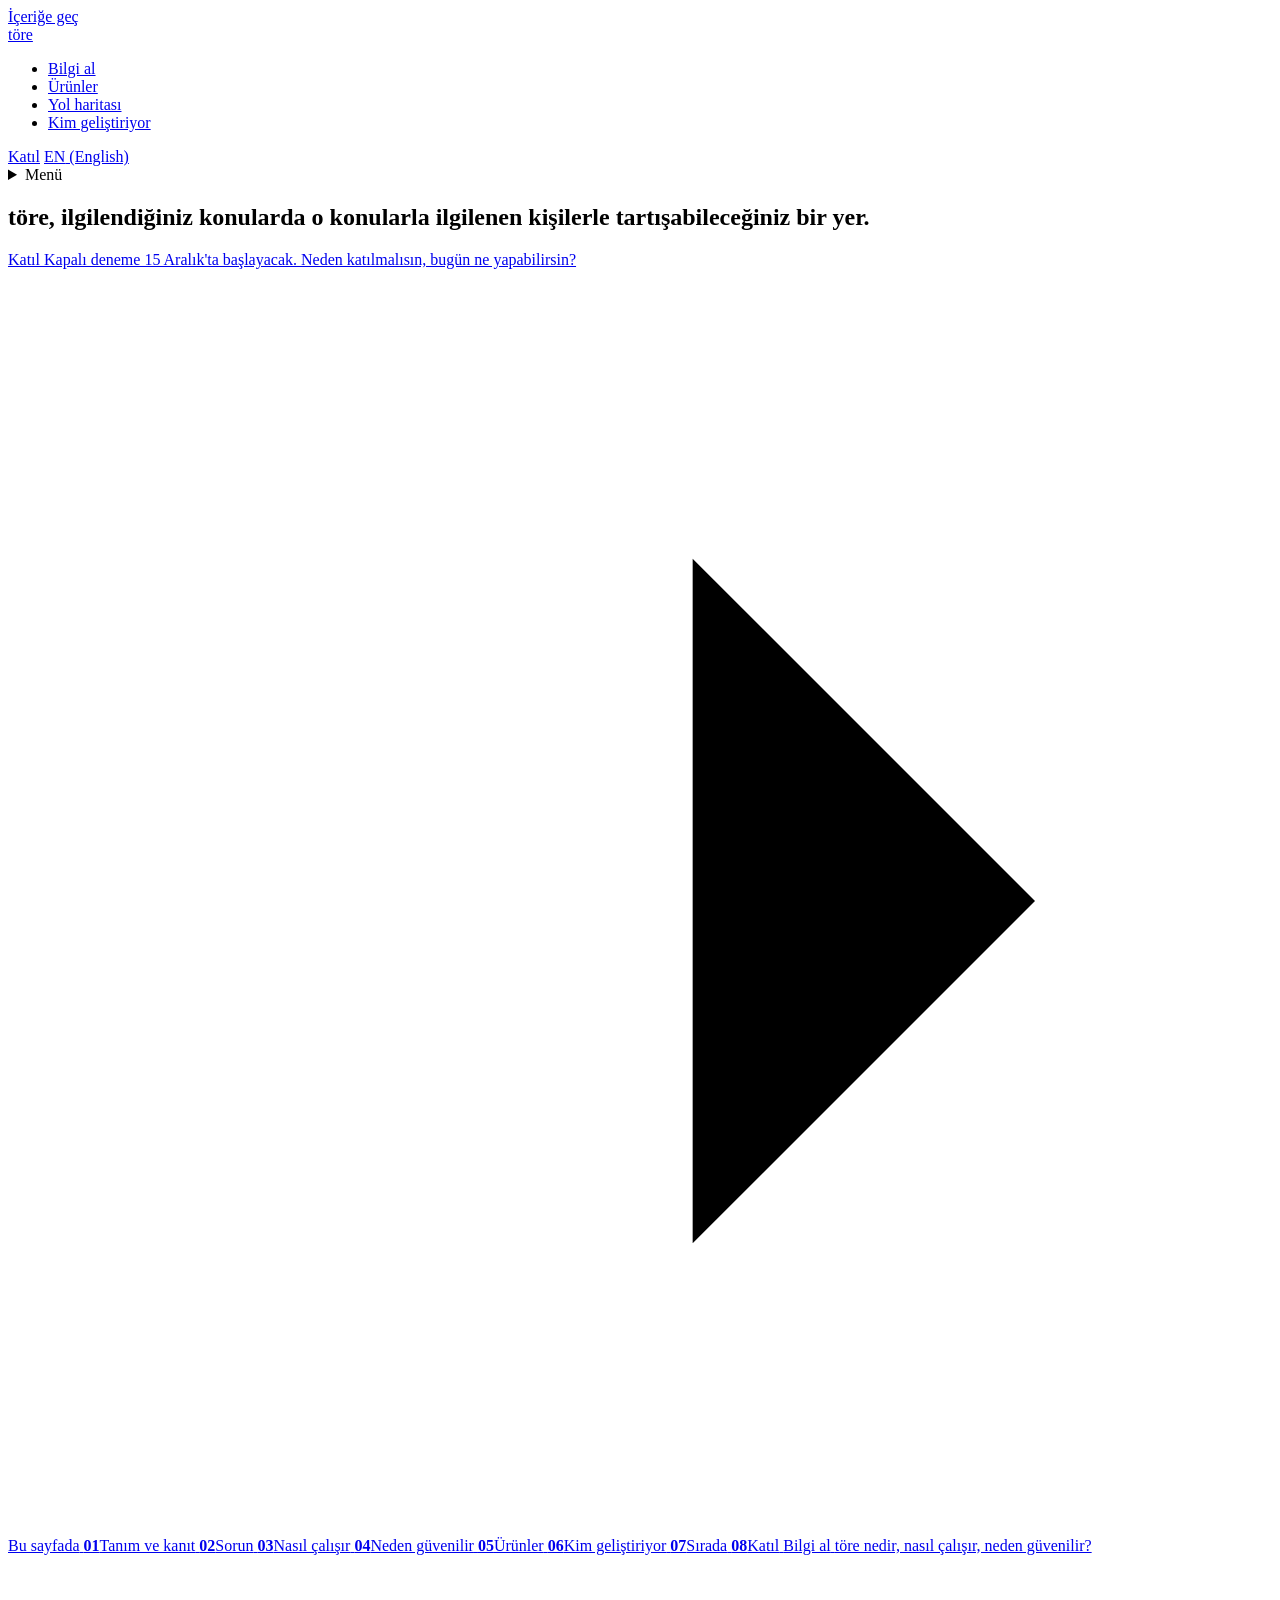
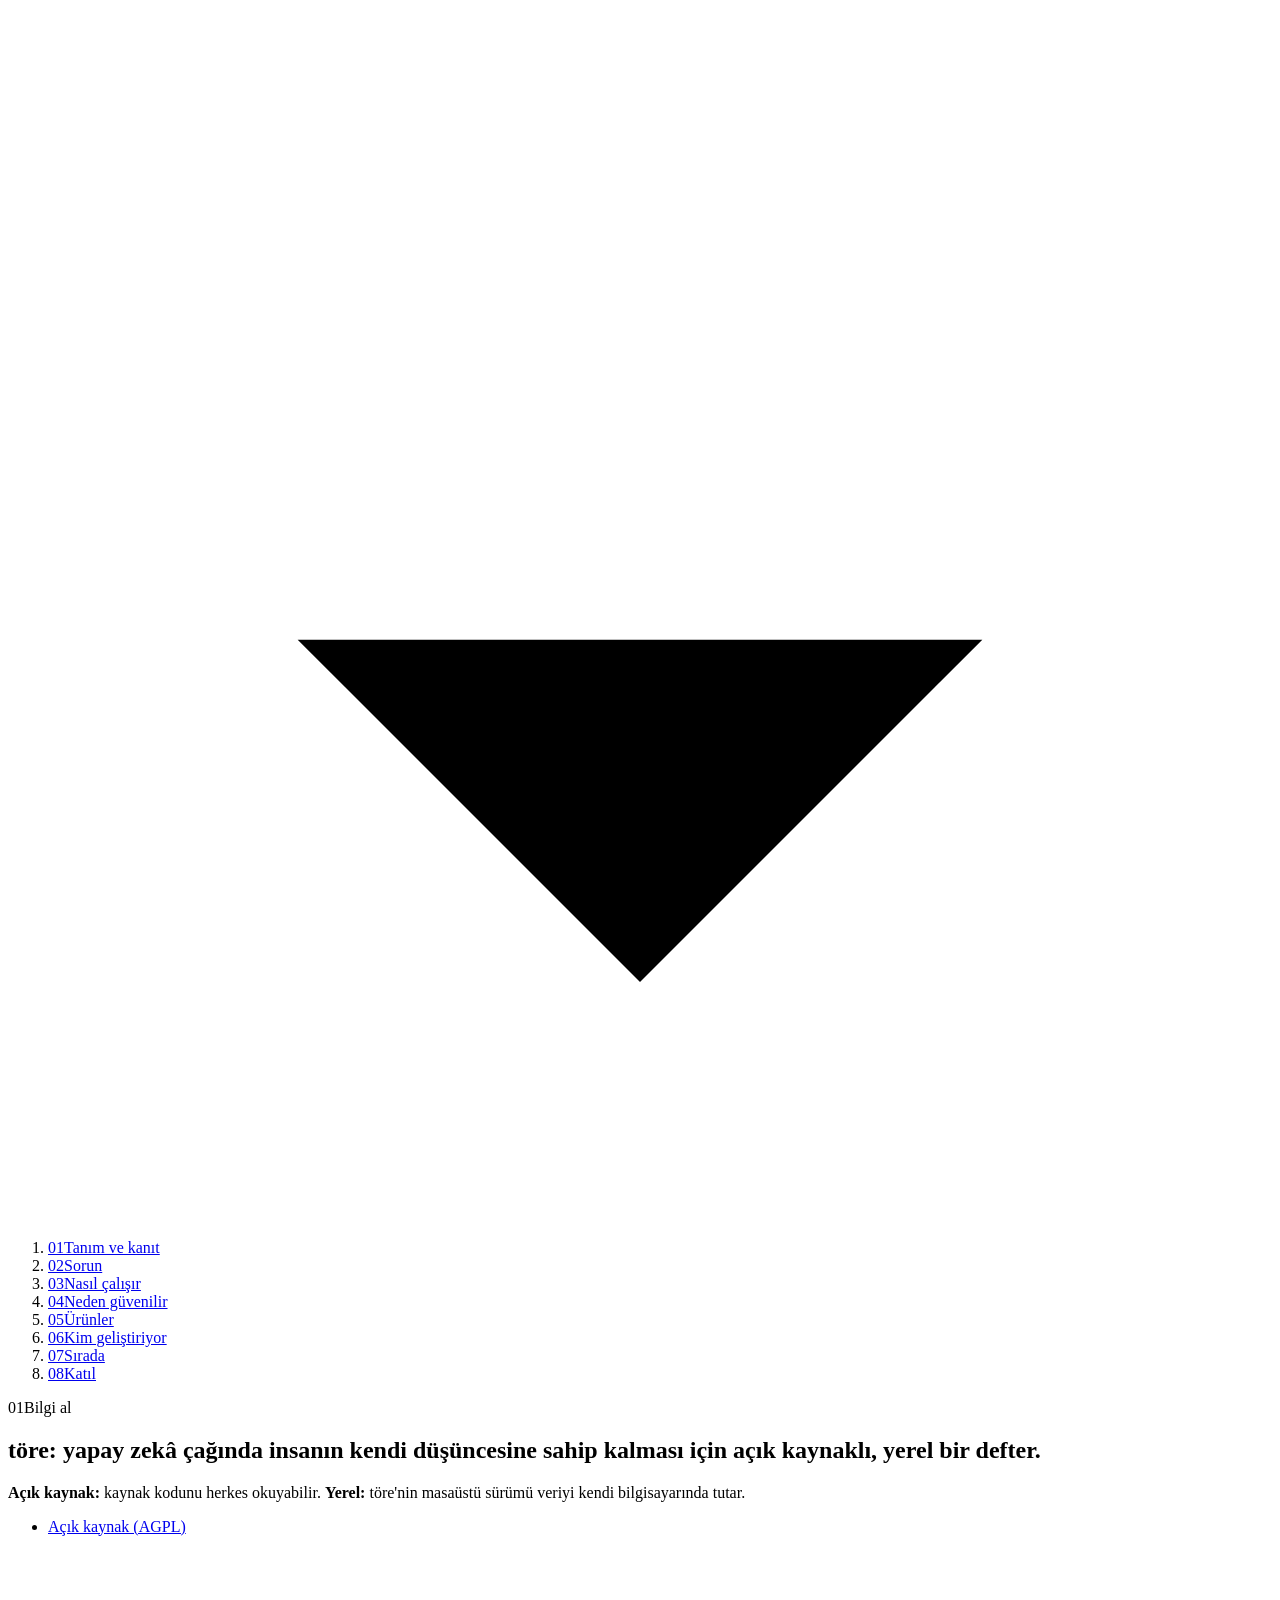
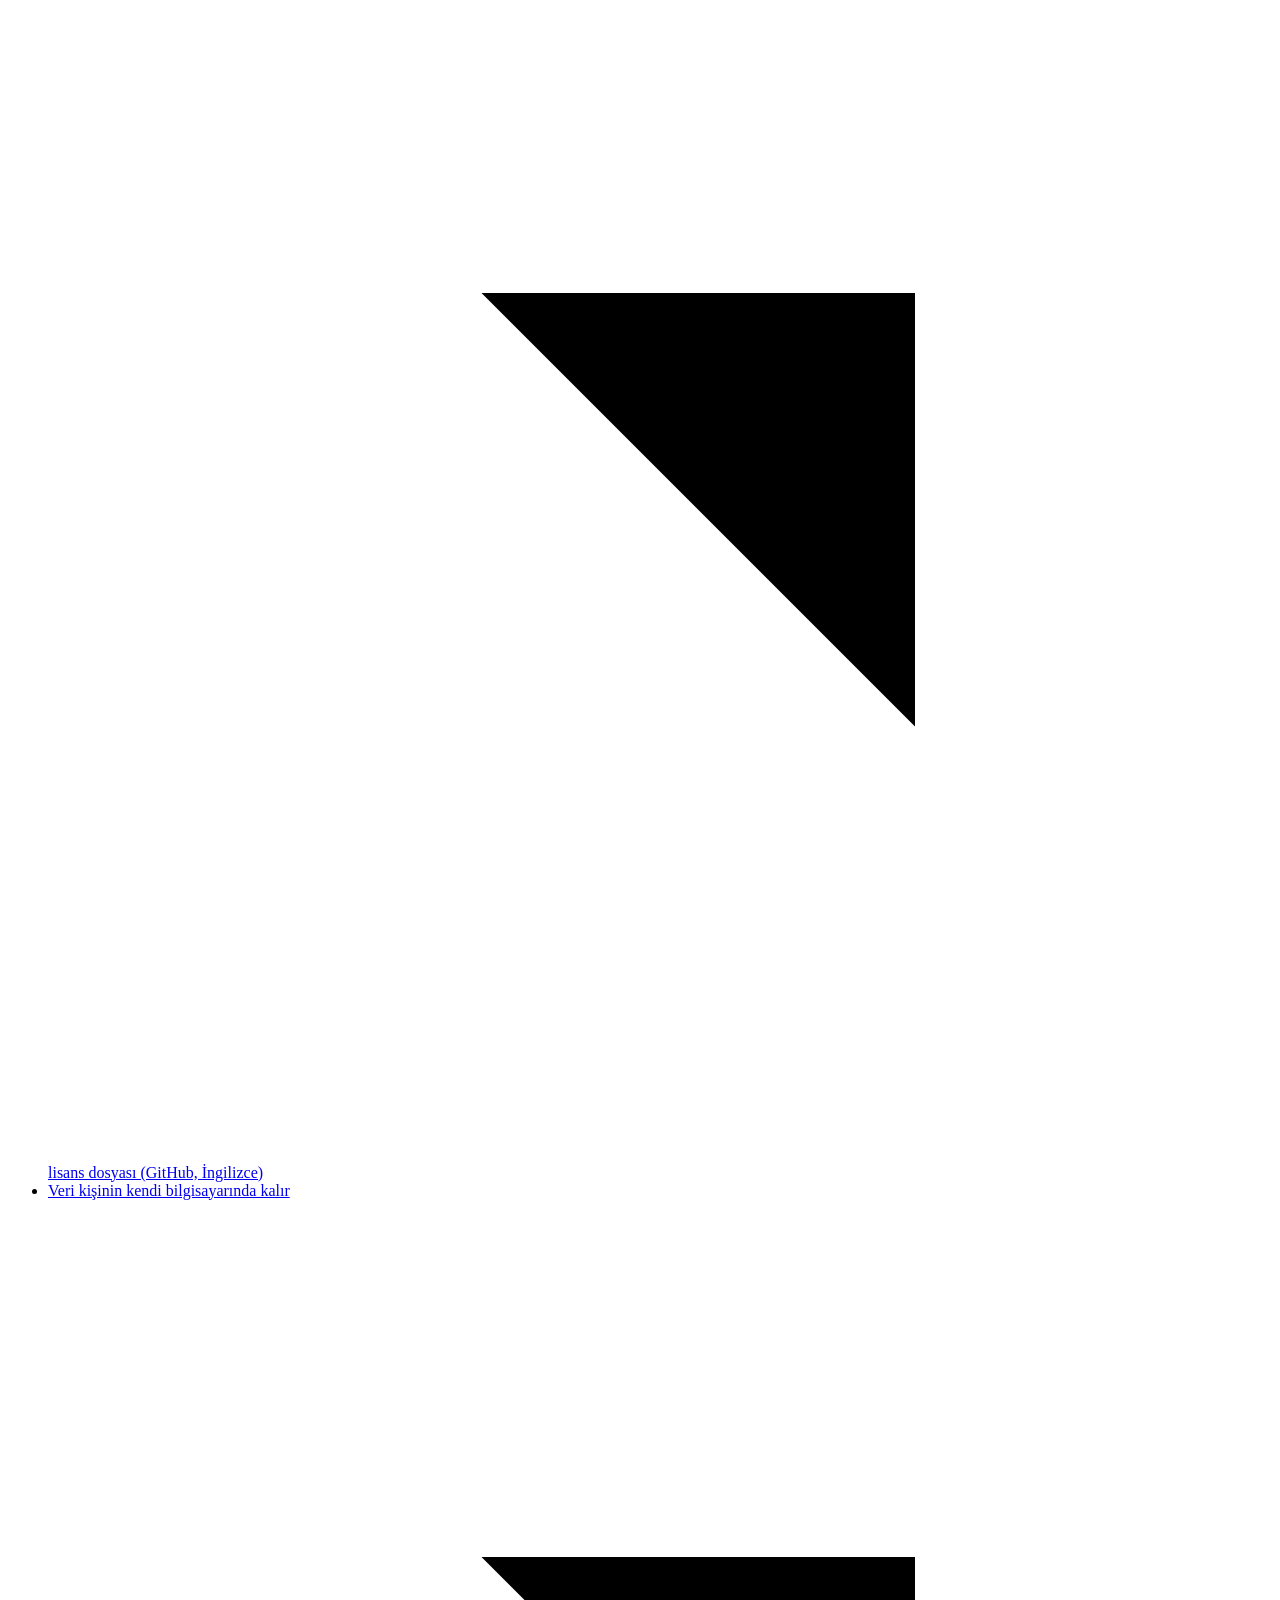
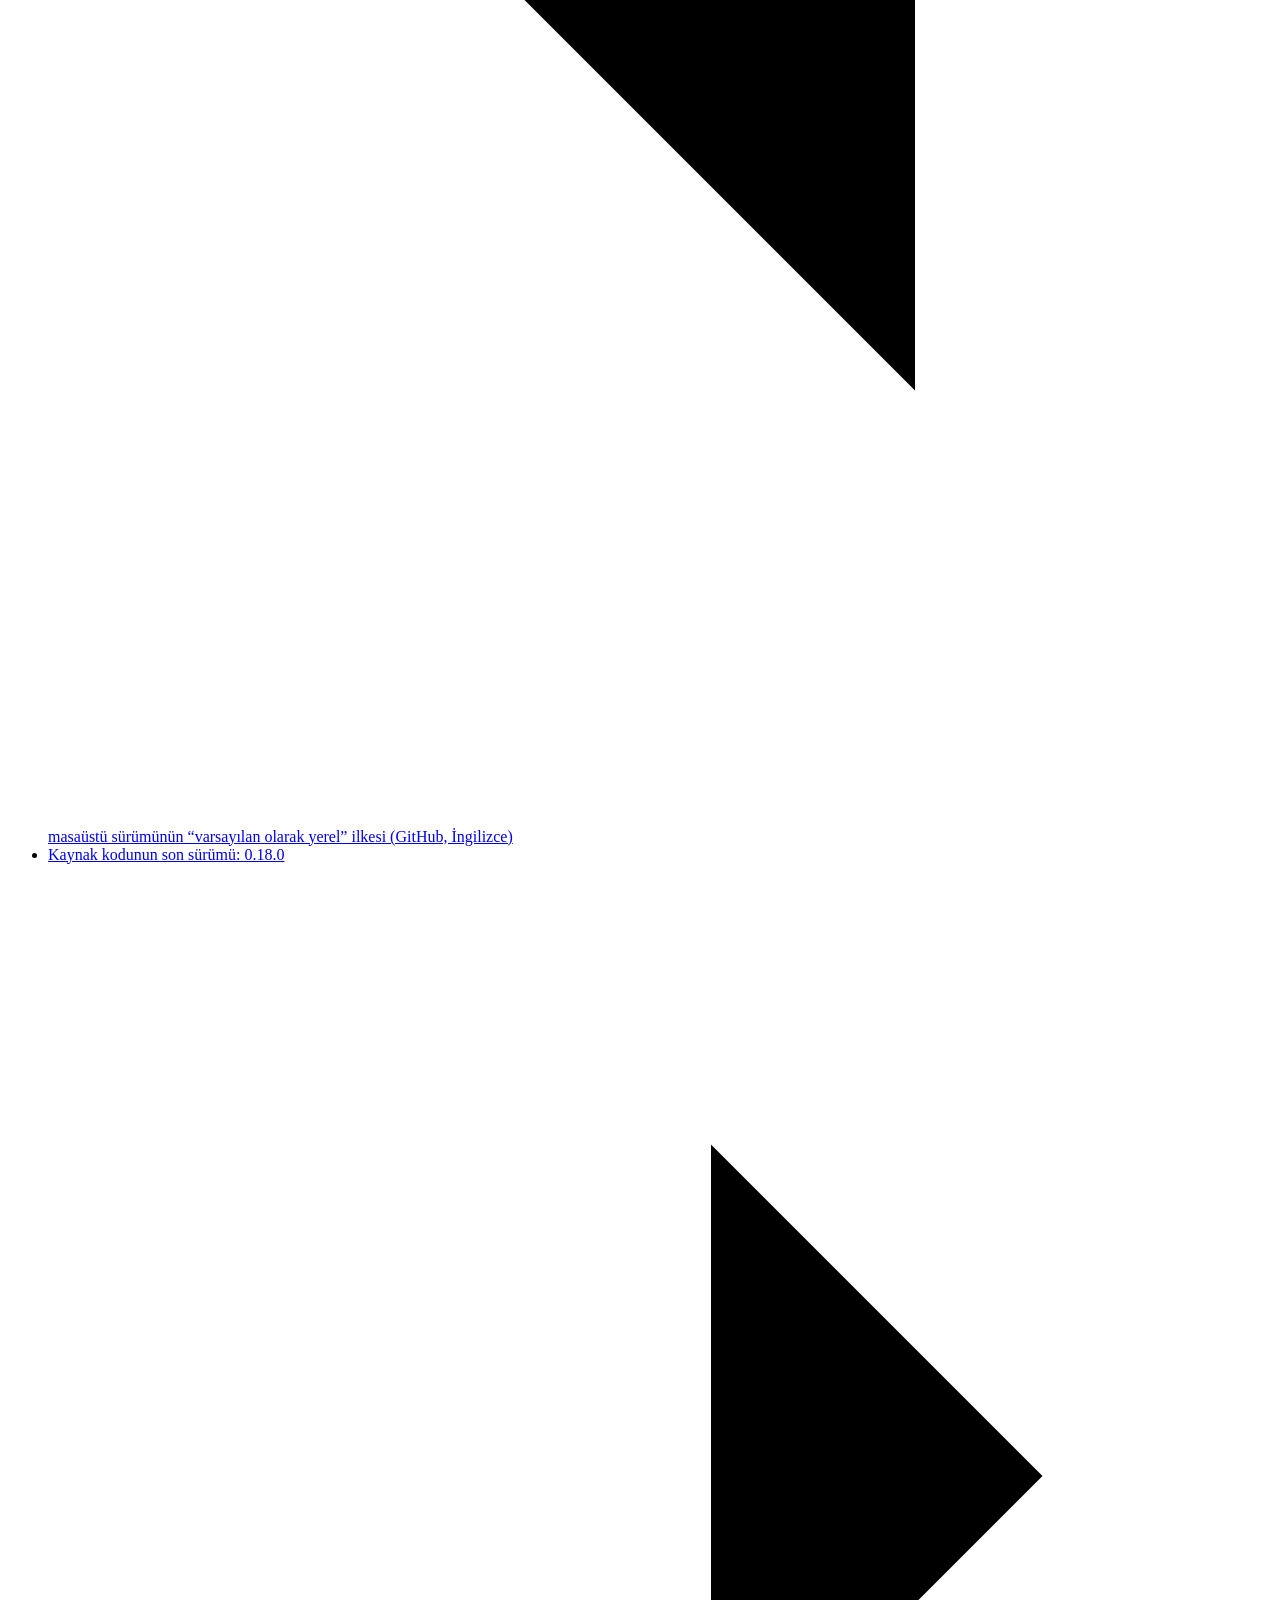
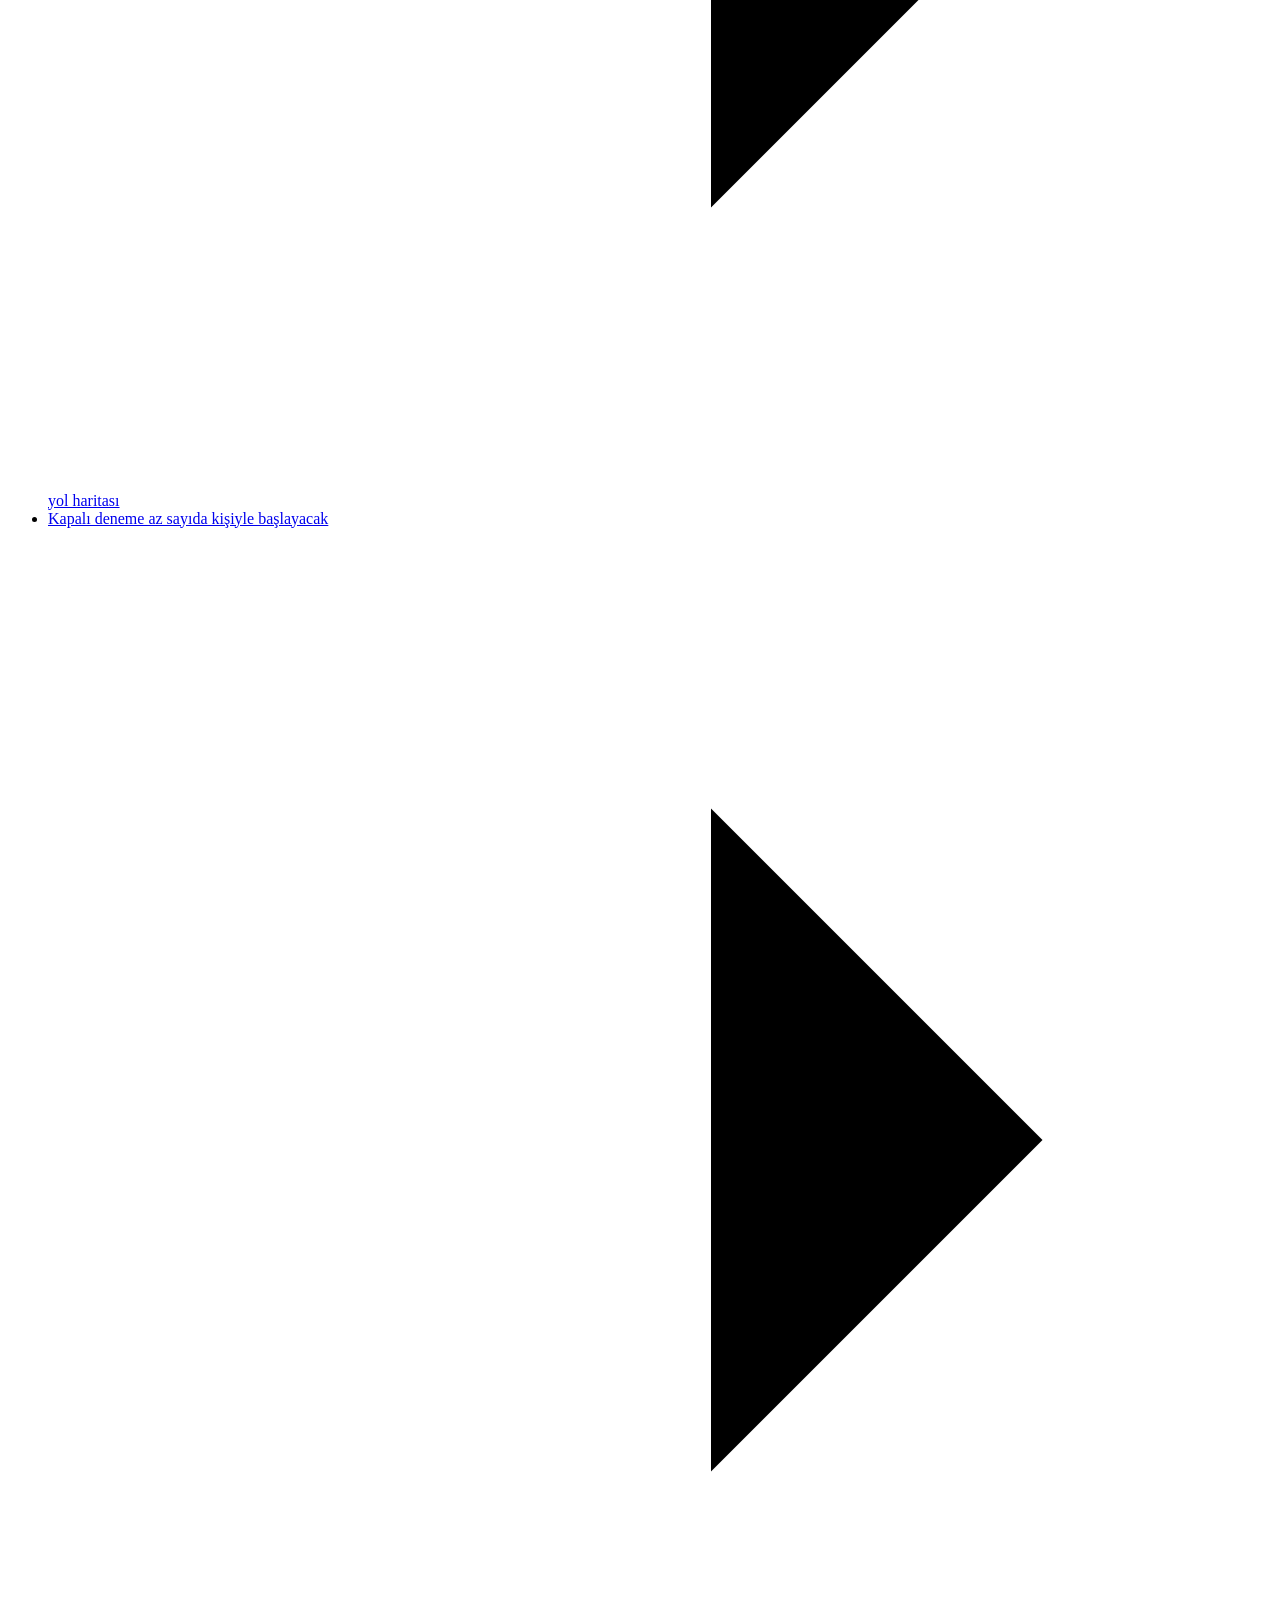
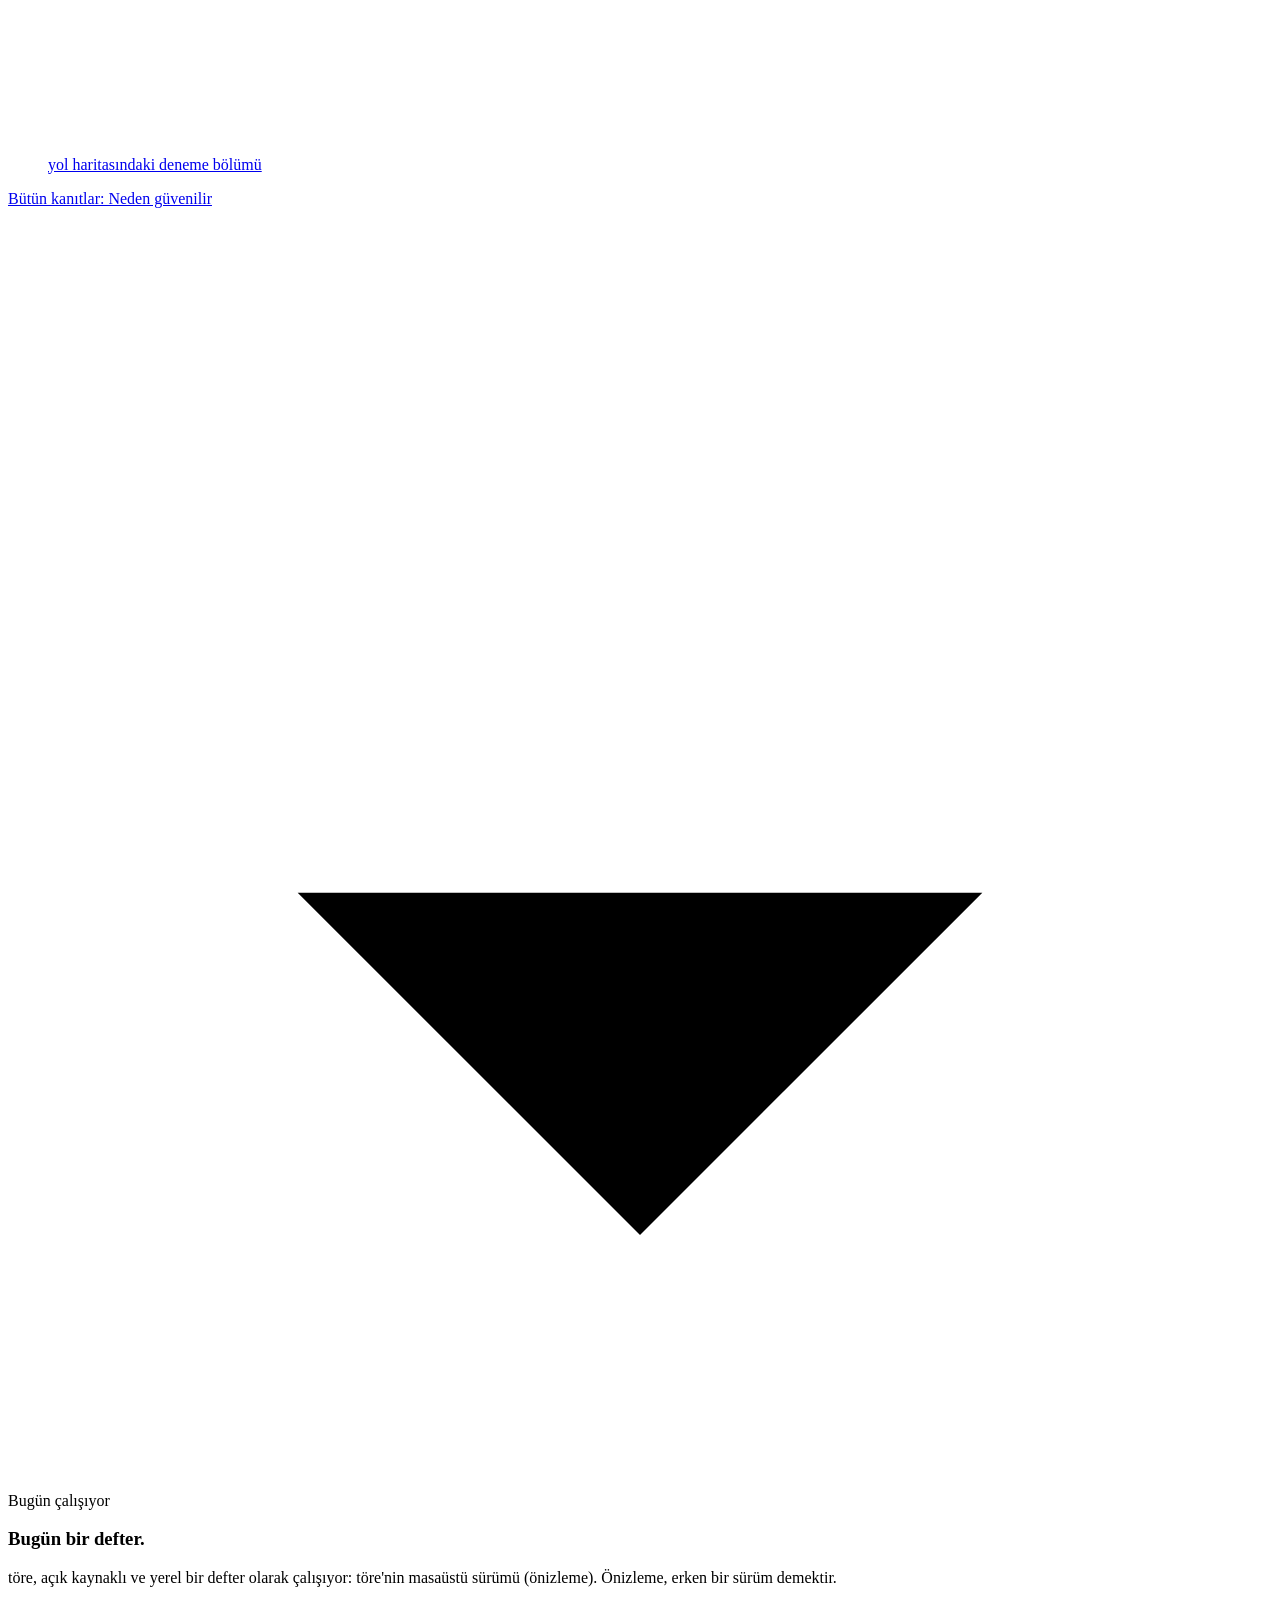
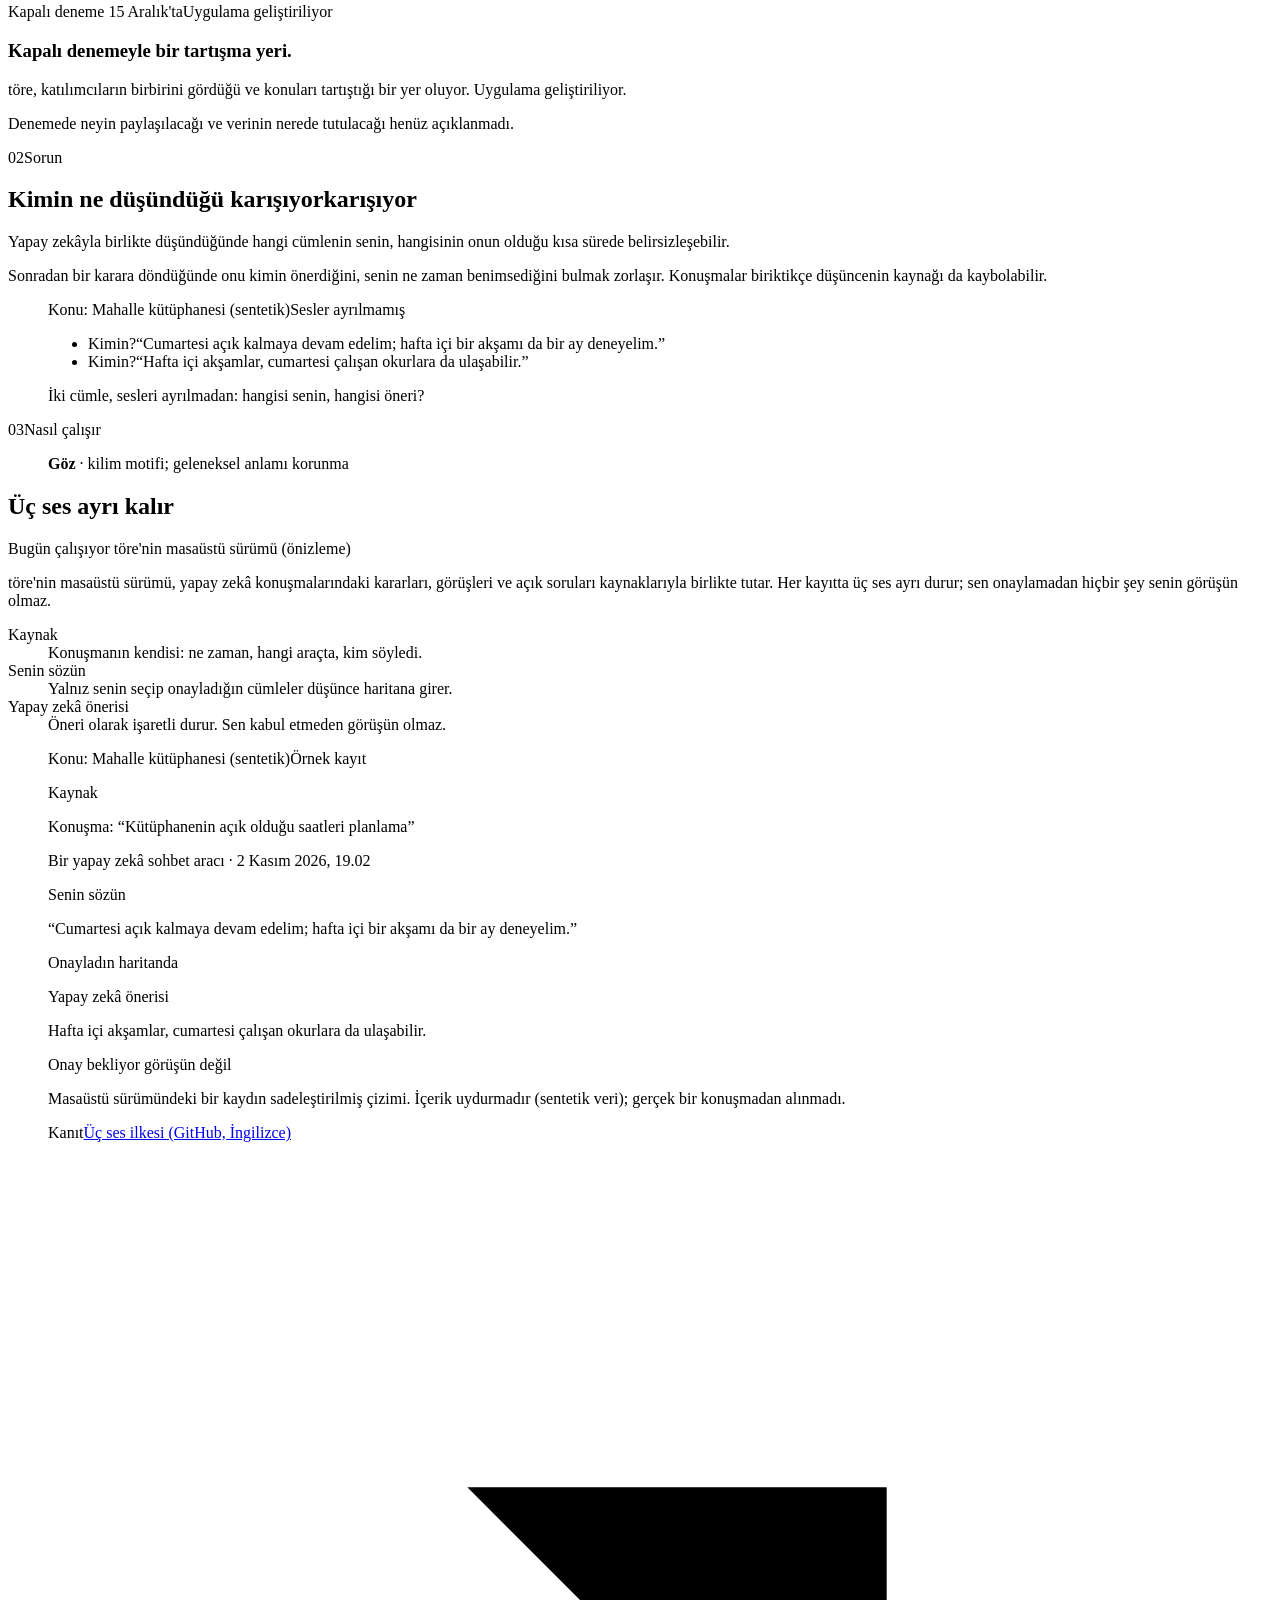
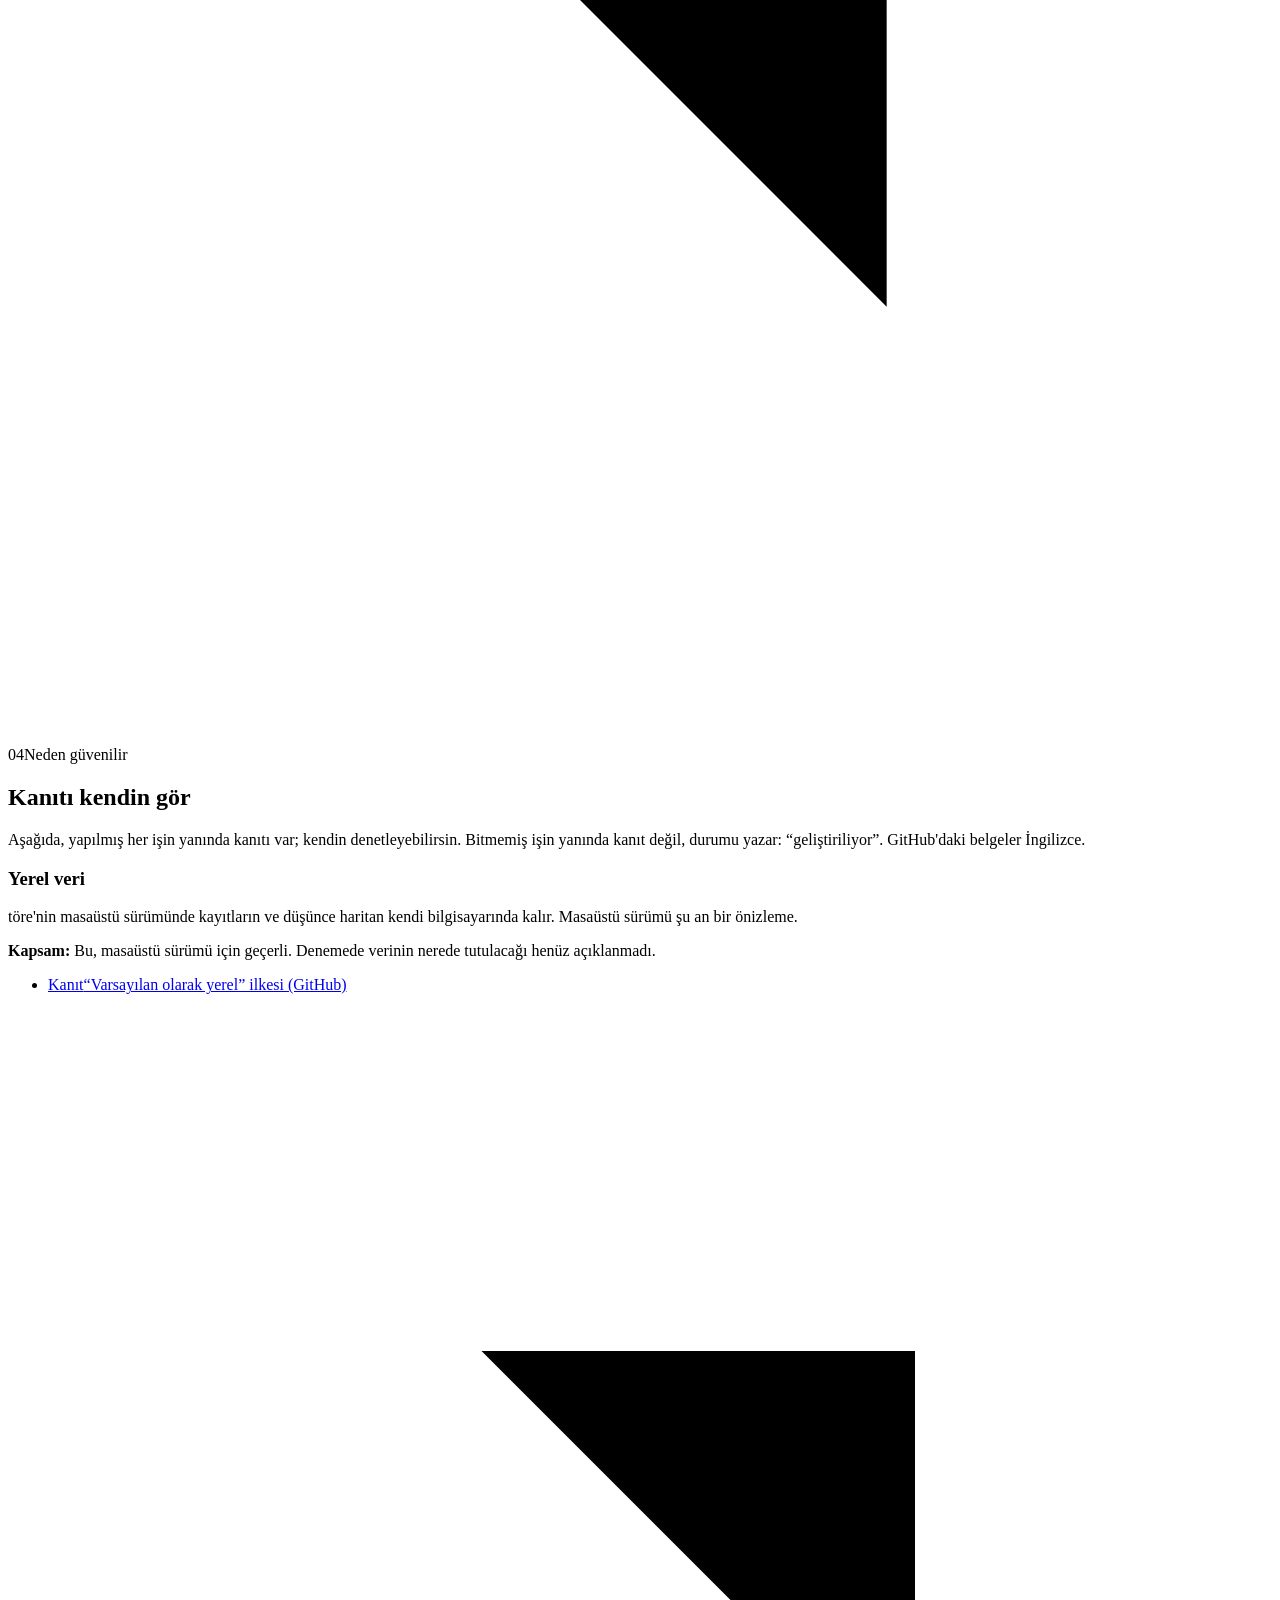
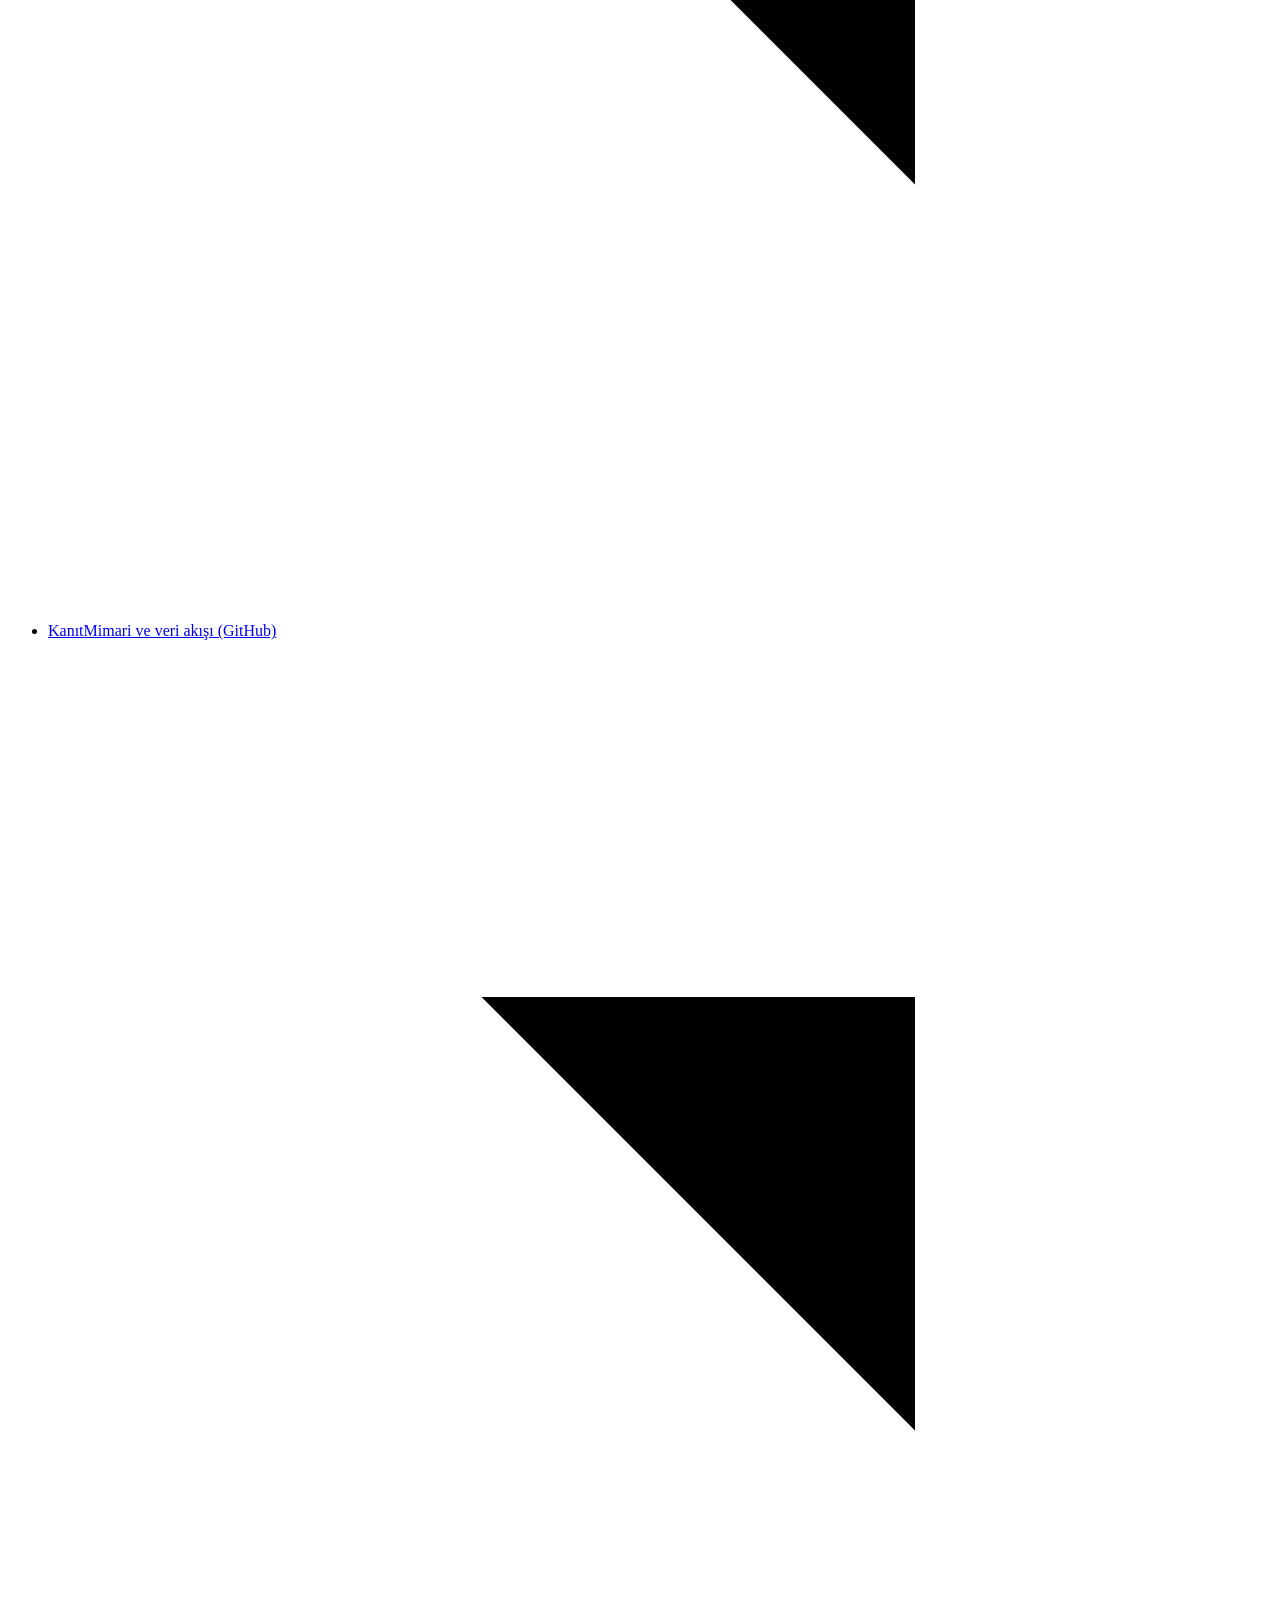
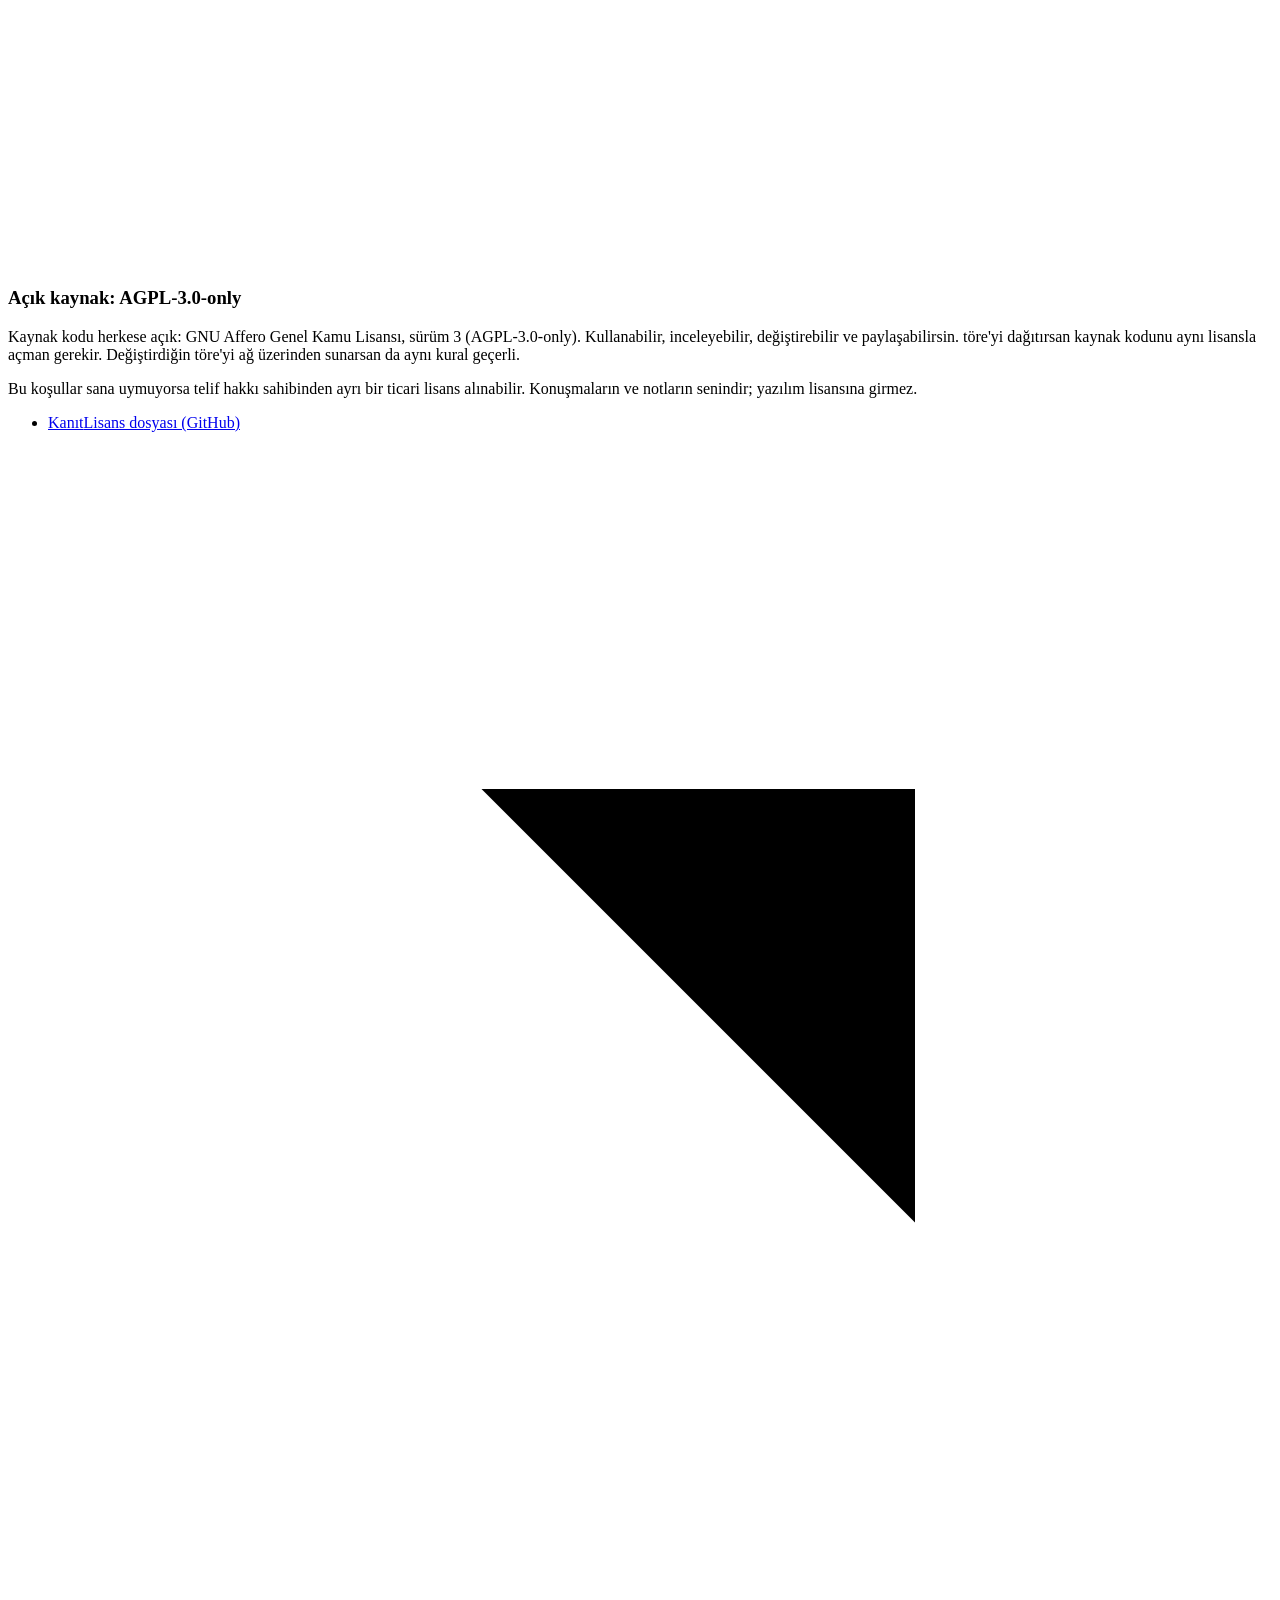
==== commit 2c3b4797: "töre site: sürüm adları, paylaşım önizlemesi" ====
--- a/index.html
+++ b/index.html
@@ -3,7 +3,6 @@
 <head>
 <meta charset="utf-8">
 <meta name="viewport" content="width=device-width, initial-scale=1">
-<script src="dil.js"></script>
 <meta http-equiv="Content-Security-Policy" content="default-src 'self'; script-src 'self'; style-src 'self'; font-src 'self'; img-src 'self' data:; connect-src 'none'; object-src 'none'; base-uri 'self'; form-action 'none'">
 <meta name="referrer" content="strict-origin-when-cross-origin">
 <link rel="canonical" href="https://ondersamet97.github.io/">
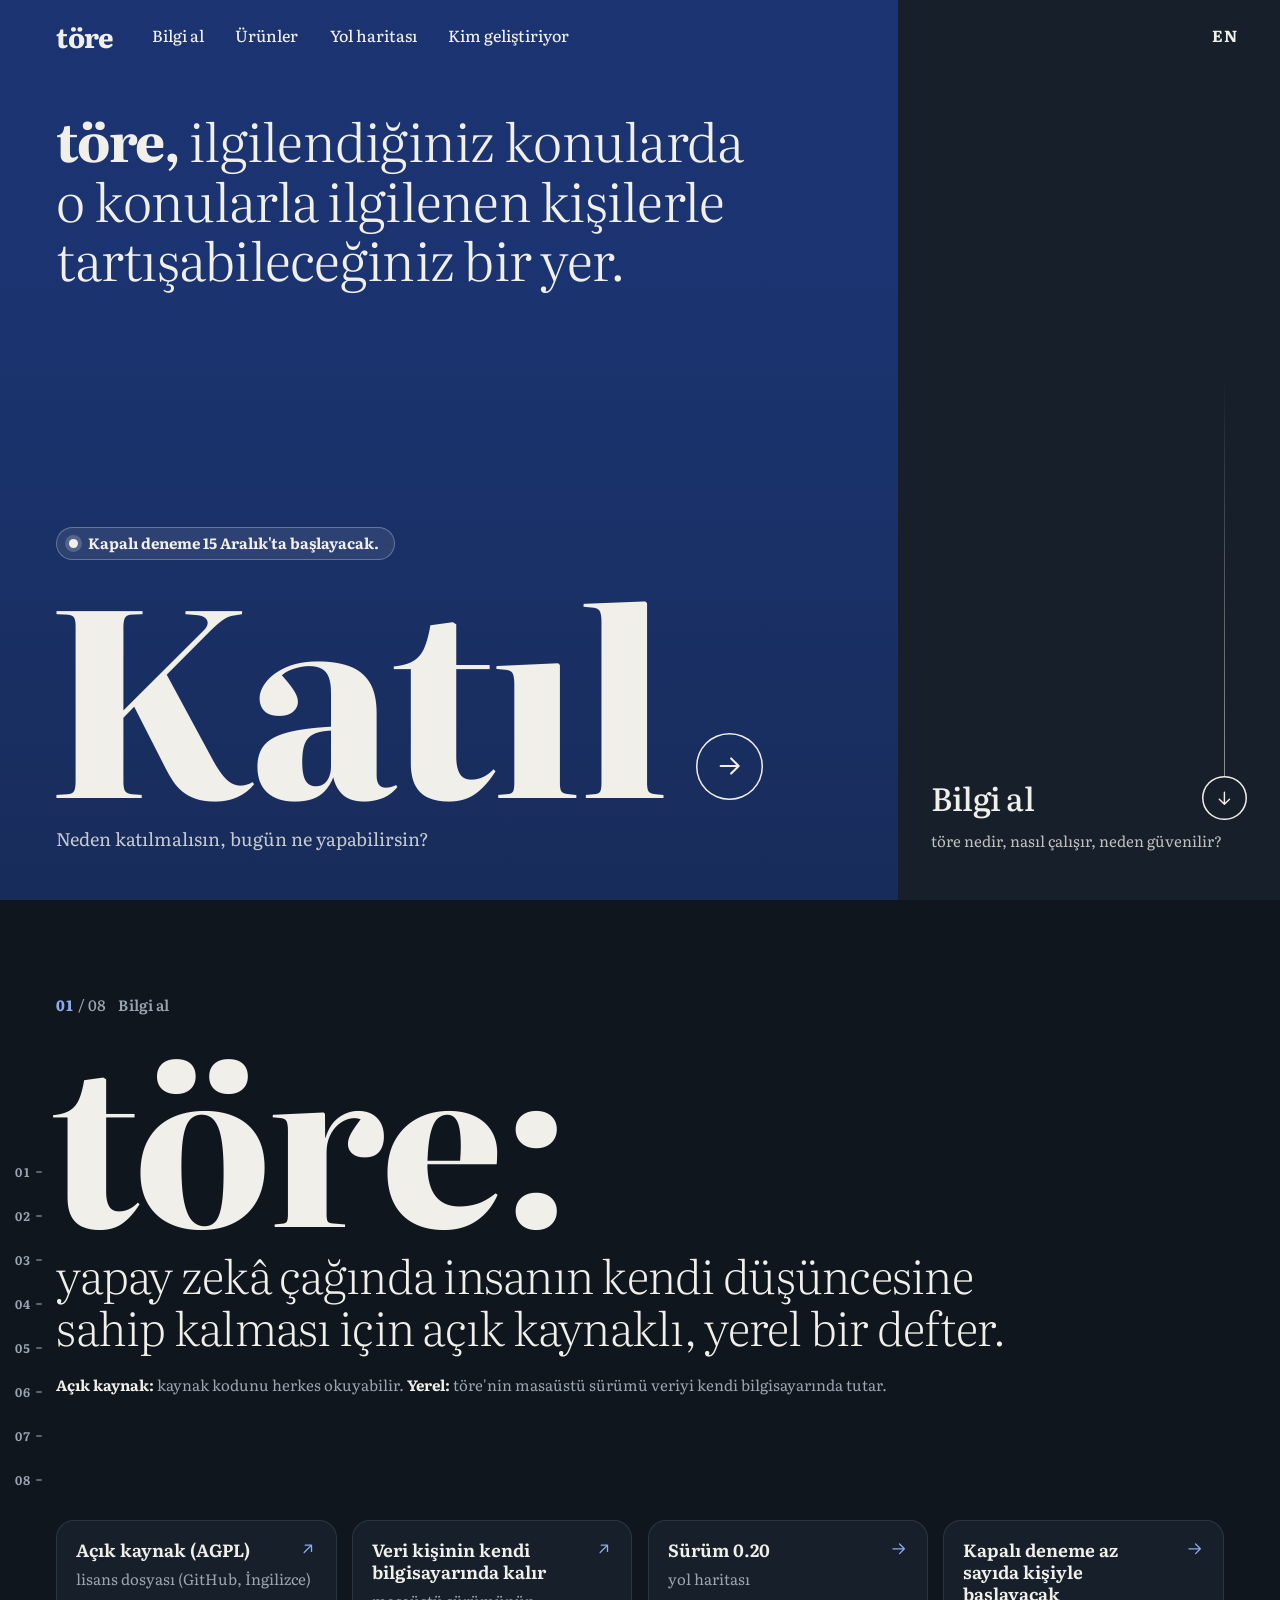
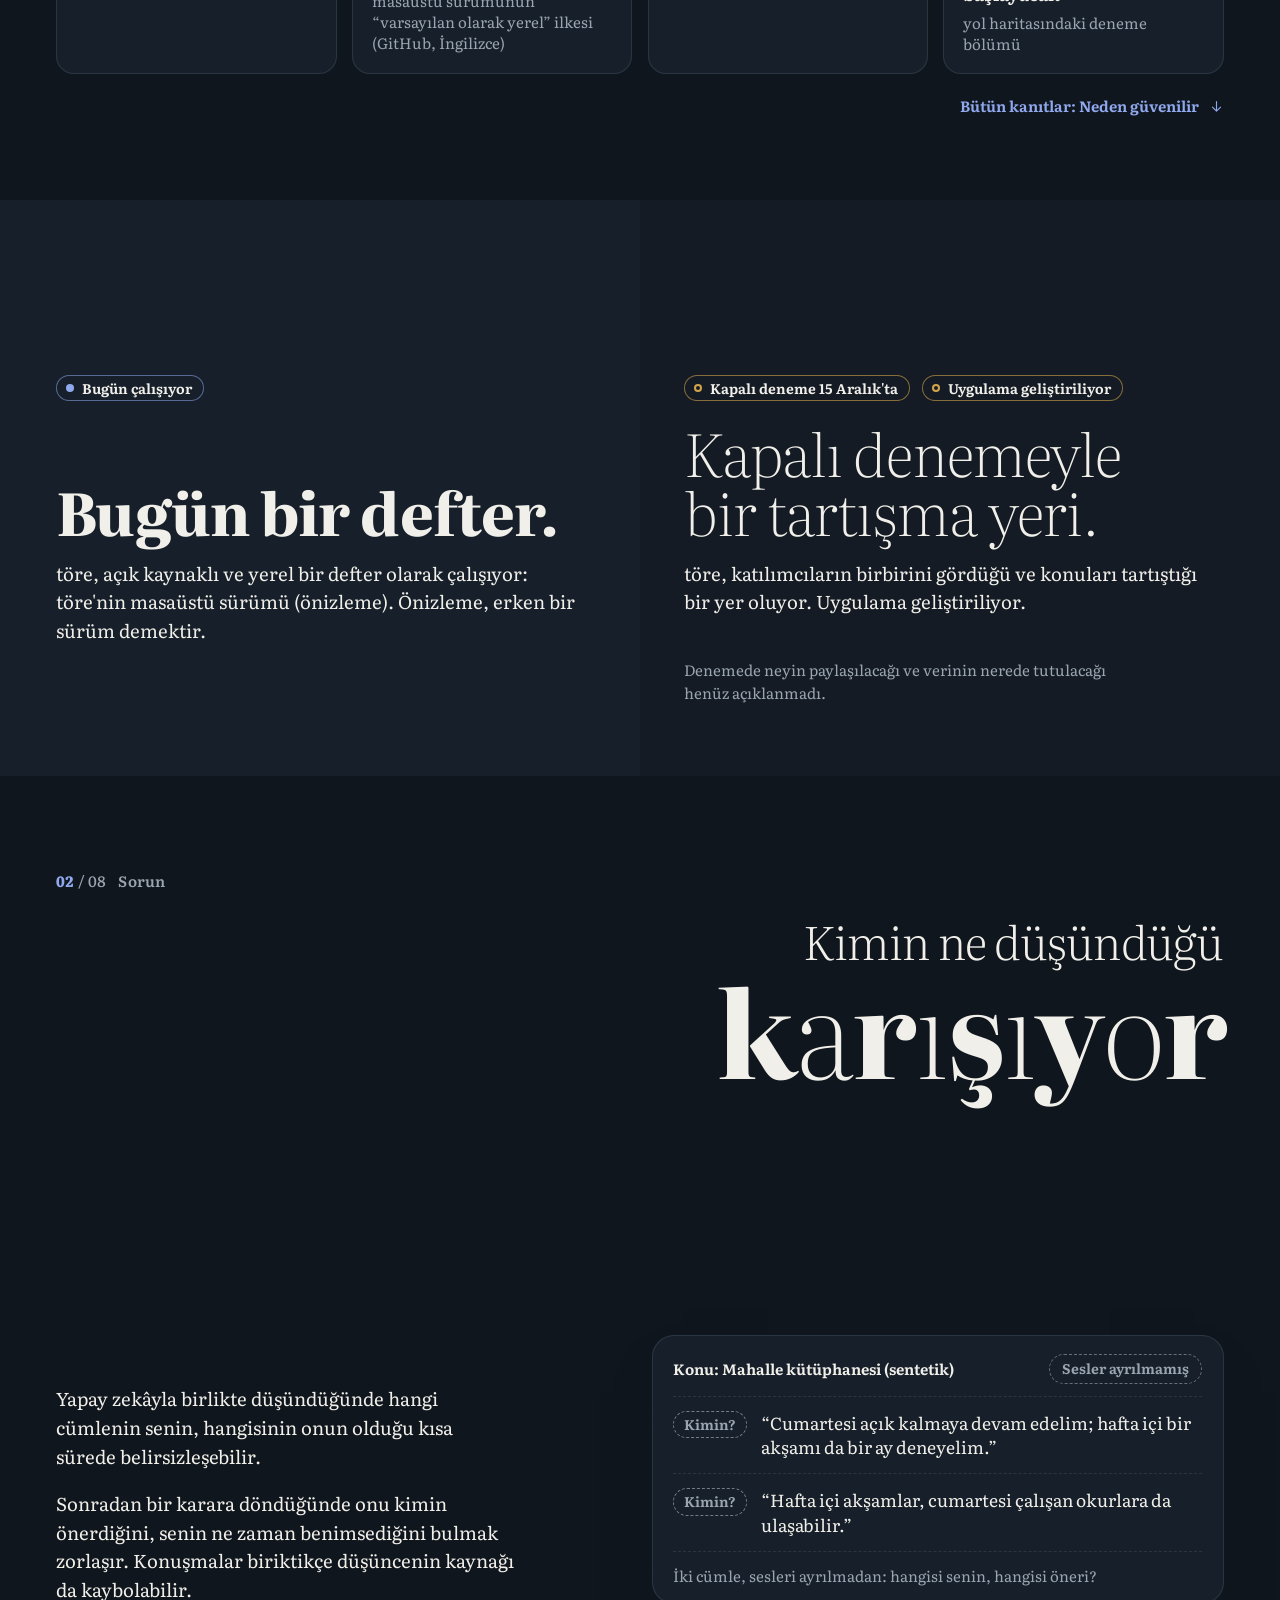
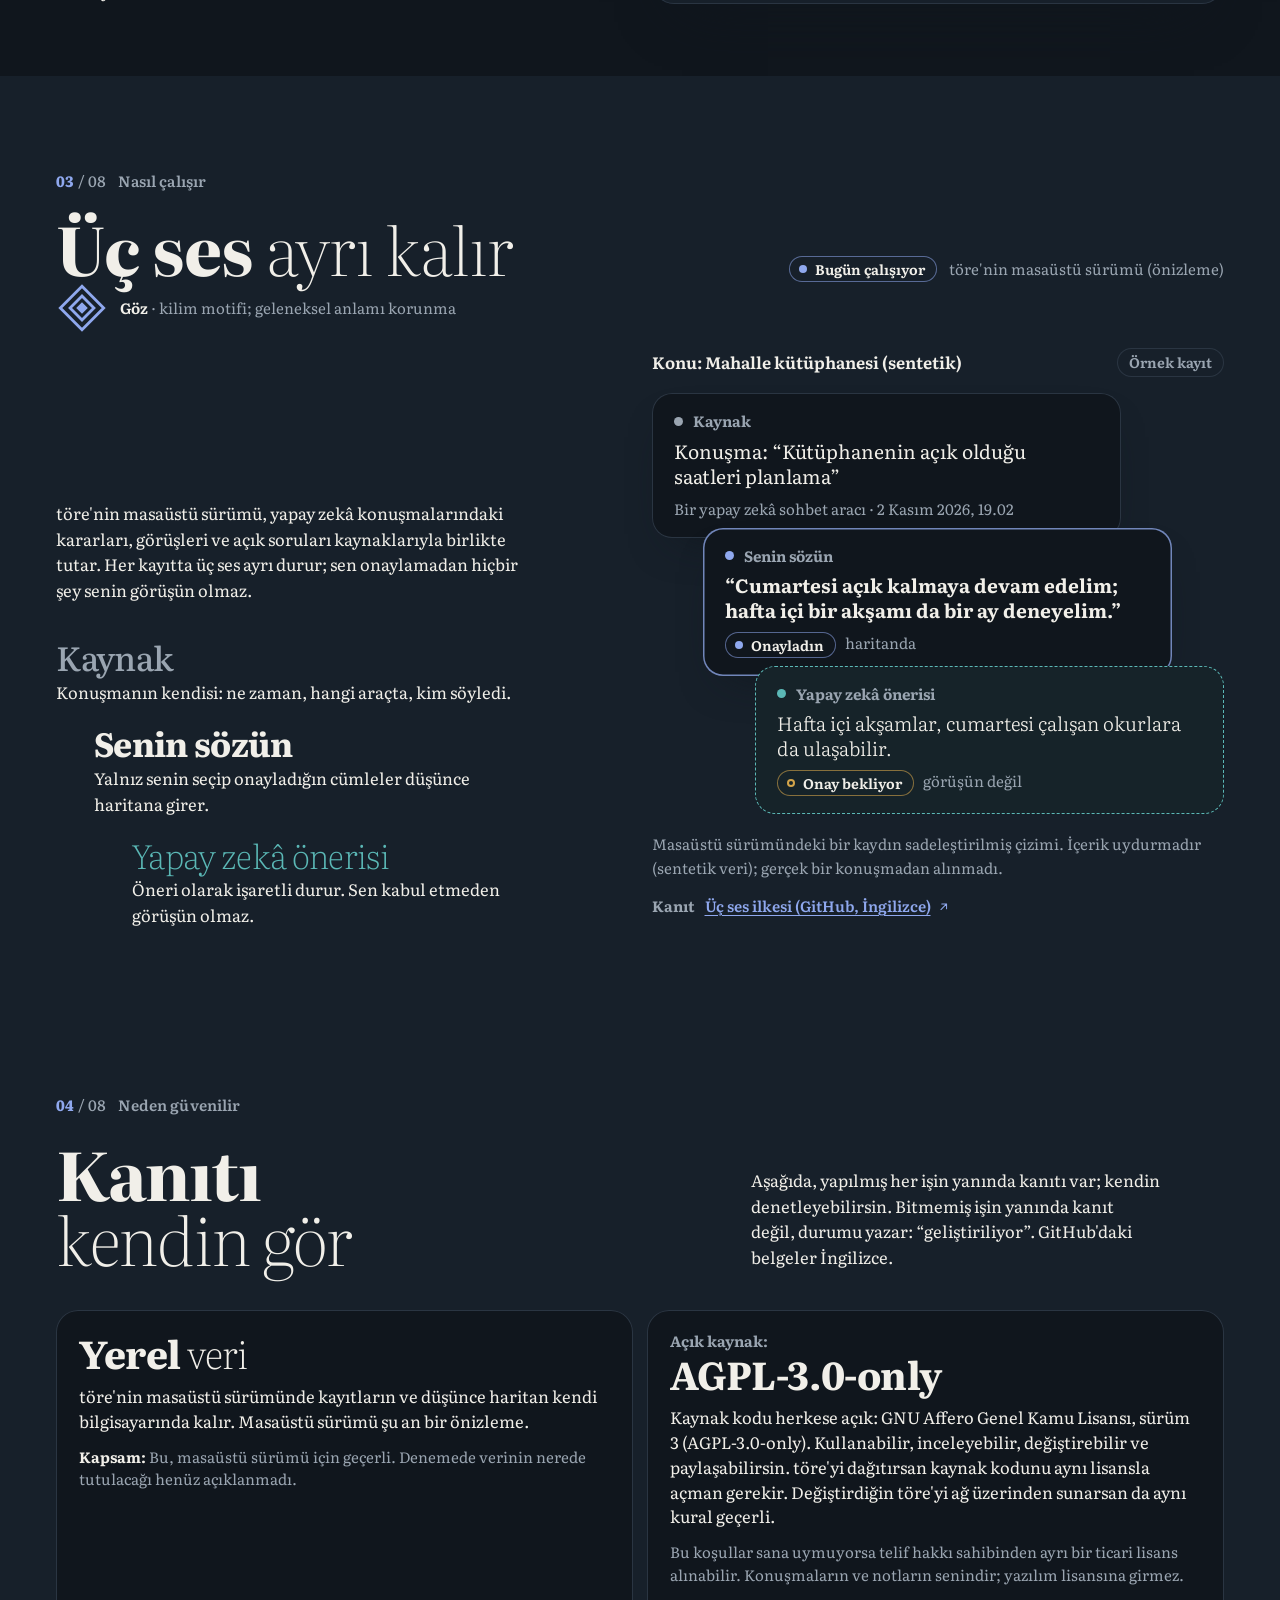
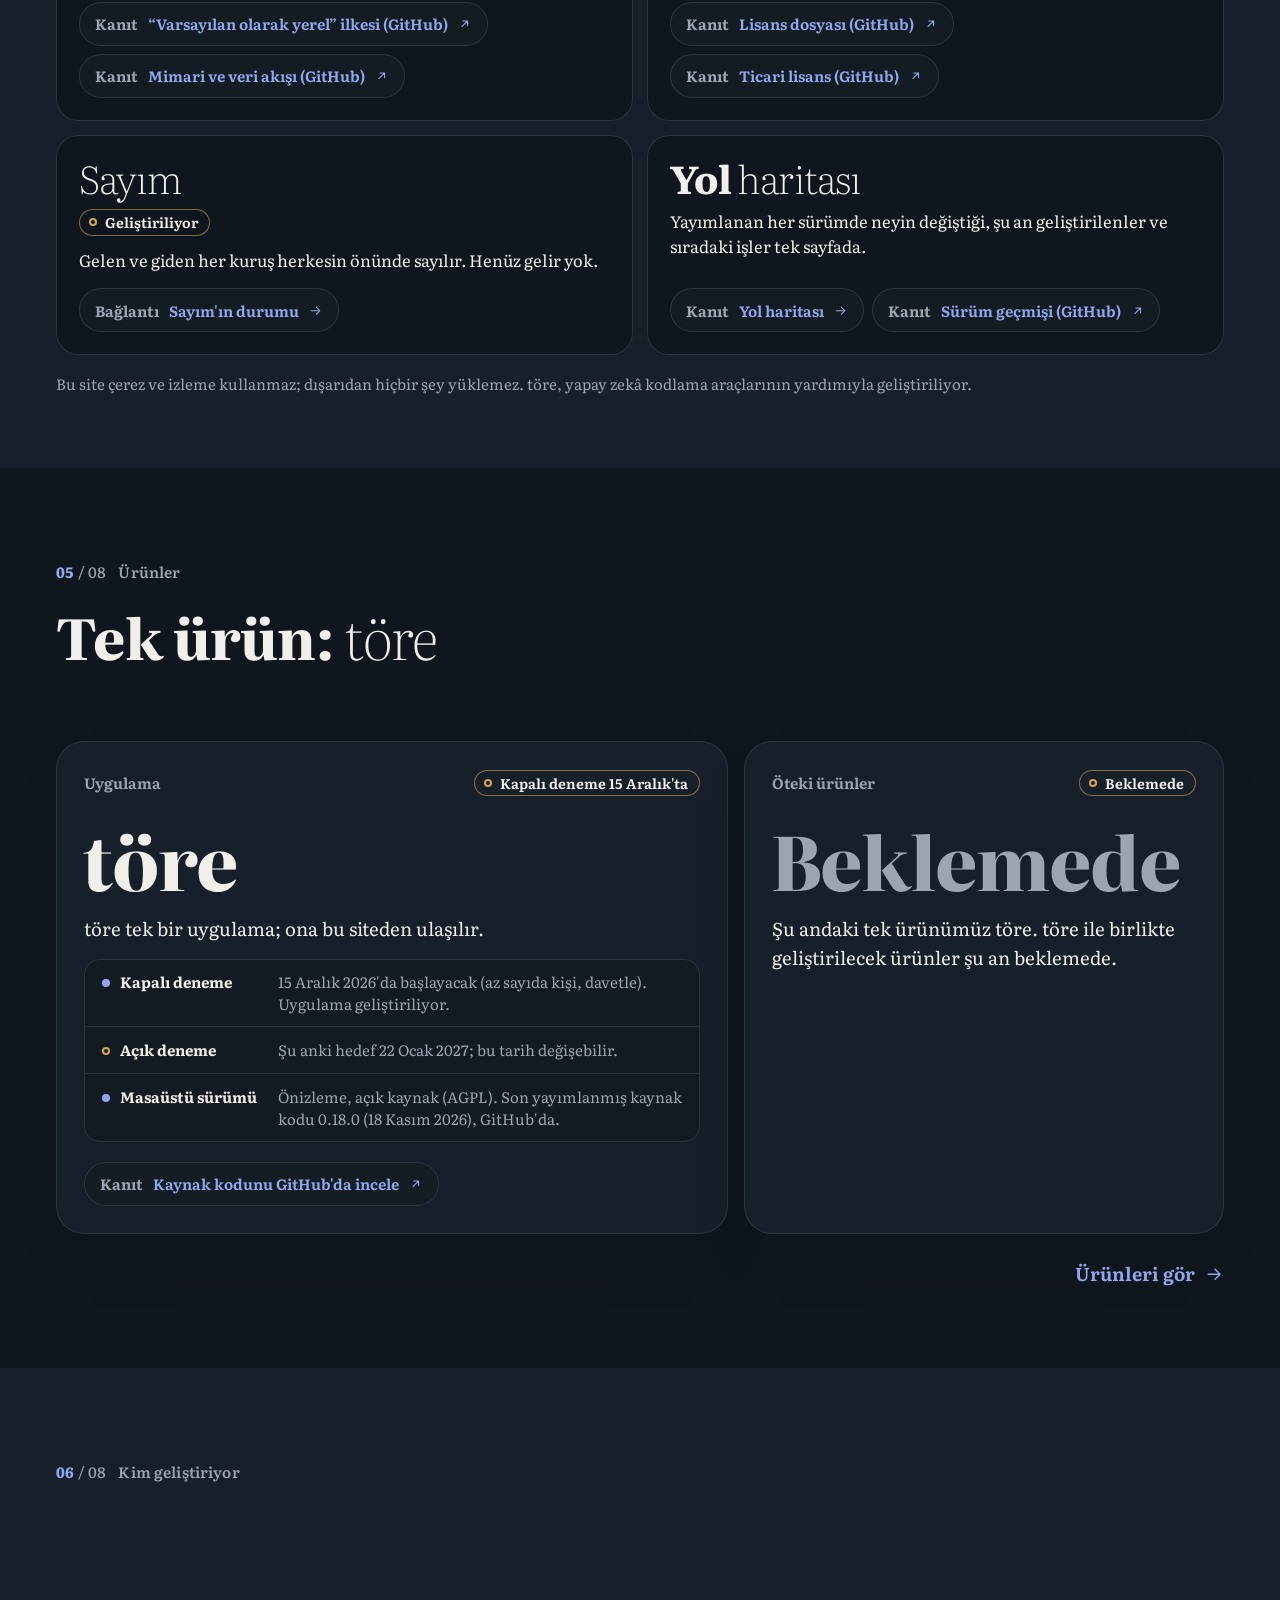
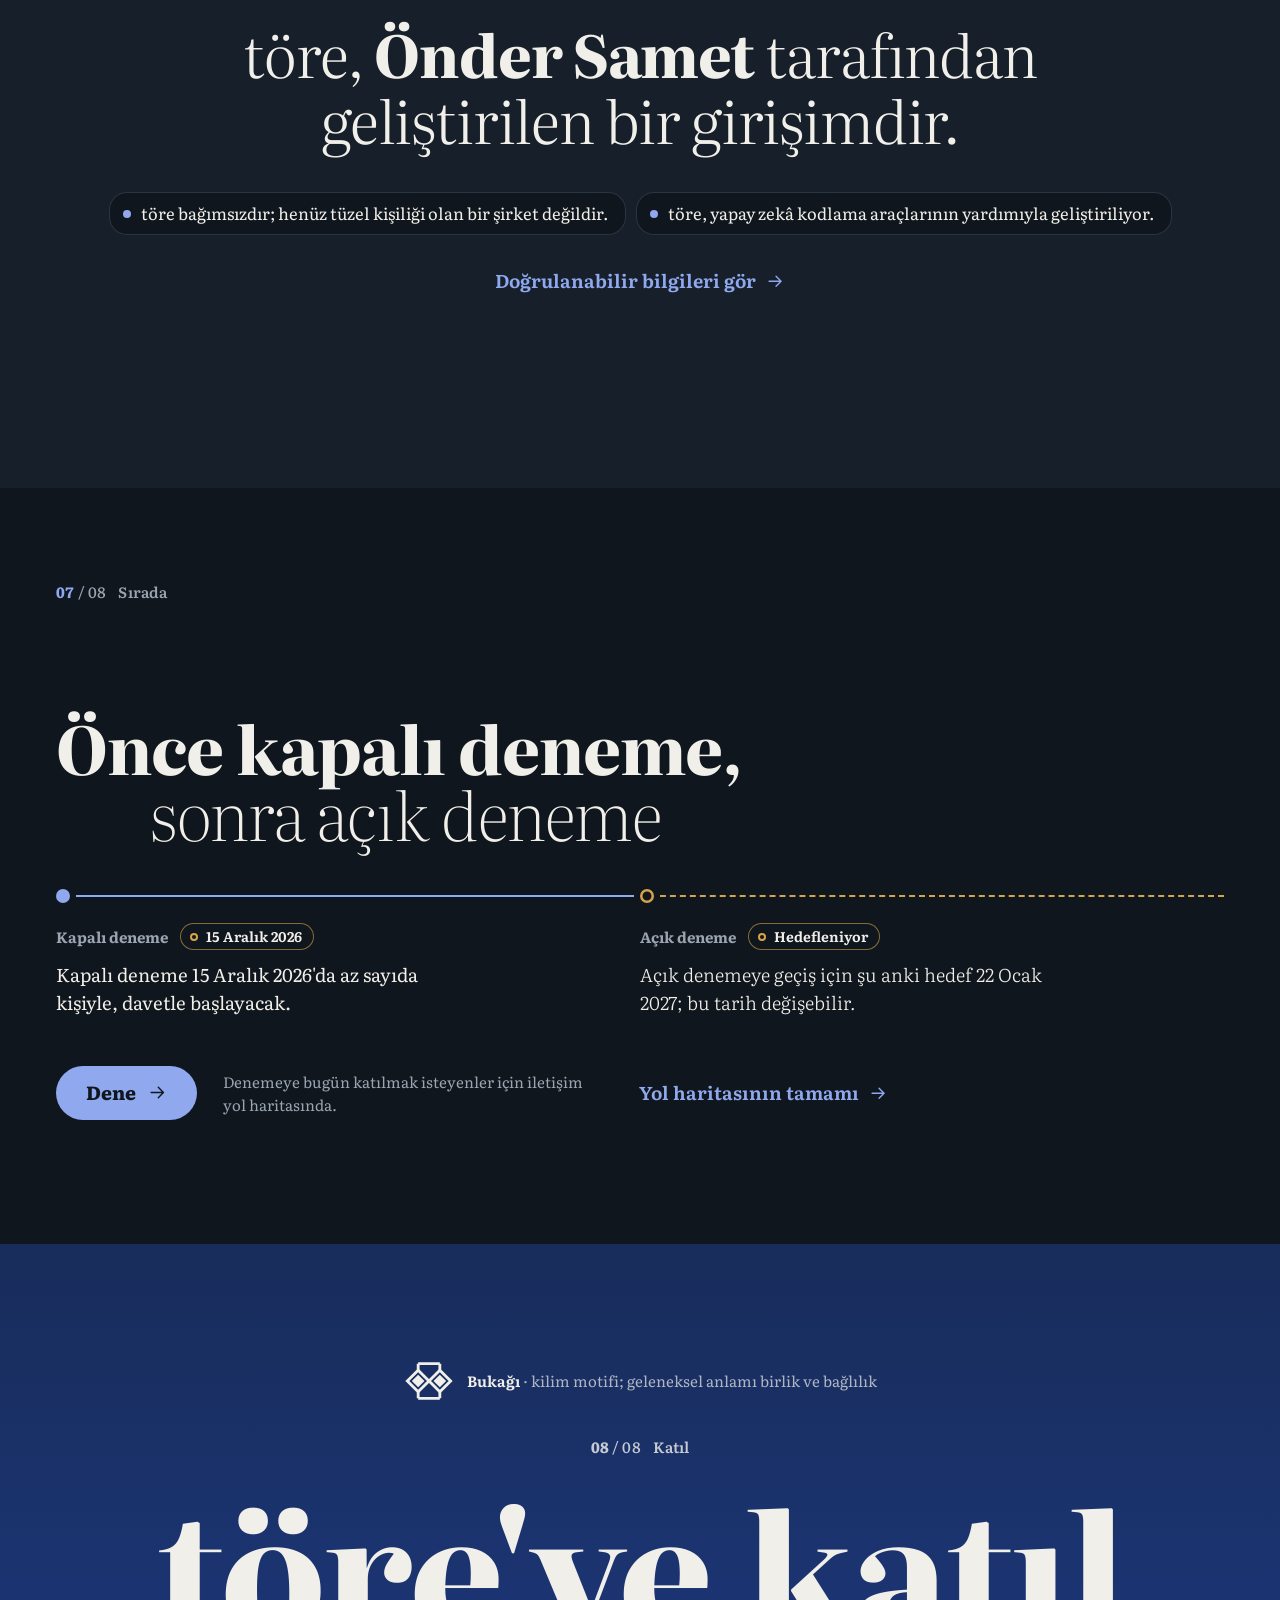
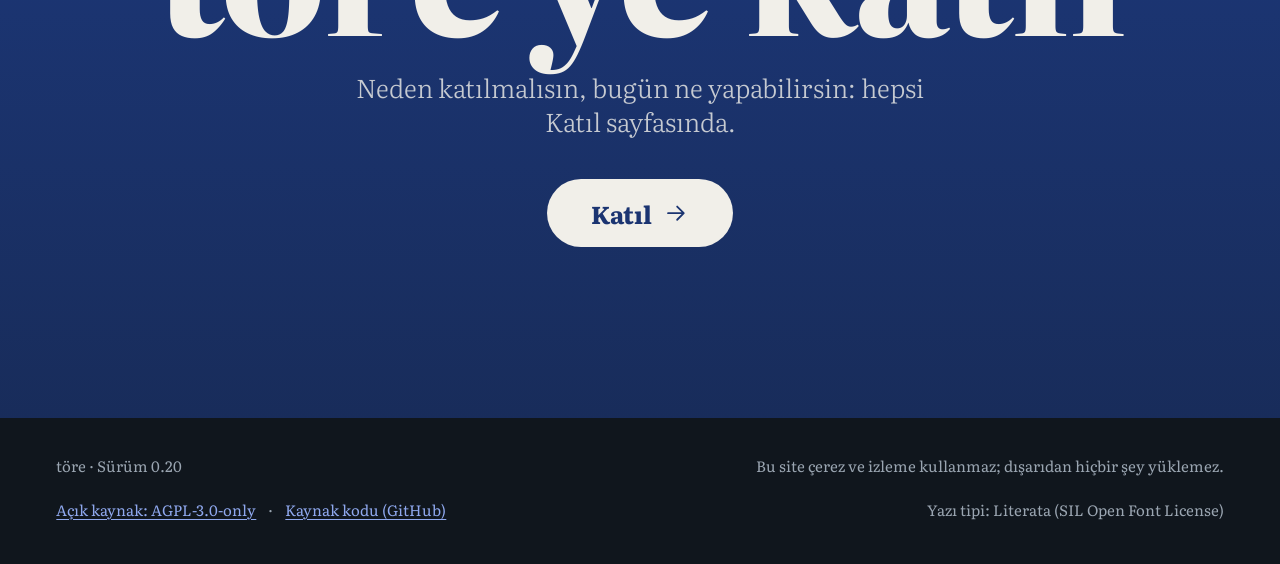
==== commit 834a3379: "töre site" ====
--- a/index.html
+++ b/index.html
@@ -12,16 +12,6 @@
 <link rel="icon" href="marka/favicon.svg" type="image/svg+xml">
 <title>töre</title>
 <meta name="description" content="töre, ilgilendiğiniz konularda o konularla ilgilenen kişilerle tartışabileceğiniz bir yer. Açık kaynaklı, yerel bir defter. Kapalı deneme 15 Aralık 2026'da başlayacak.">
-<meta property="og:type" content="website">
-<meta property="og:site_name" content="töre">
-<meta property="og:locale" content="tr_TR">
-<meta property="og:title" content="töre">
-<meta property="og:description" content="töre, ilgilendiğiniz konularda o konularla ilgilenen kişilerle tartışabileceğiniz bir yer. Açık kaynaklı, yerel bir defter. Kapalı deneme 15 Aralık 2026'da başlayacak.">
-<meta property="og:url" content="https://ondersamet97.github.io/">
-<meta property="og:image" content="https://ondersamet97.github.io/marka/paylasim.png">
-<meta property="og:image:width" content="1200">
-<meta property="og:image:height" content="630">
-<meta name="twitter:card" content="summary_large_image">
 <link rel="preload" href="ortak/Literata-wght.woff" as="font" type="font/woff" crossorigin>
 <link rel="stylesheet" href="ortak/temel.css">
 <link rel="stylesheet" href="stil.css">
@@ -122,7 +112,7 @@
         <ul class="kanitlar">
           <li><a class="kanit" href="https://github.com/ondersamet97/tore/blob/main/LICENSE"><span class="kanit__ad">Açık kaynak (AGPL)<svg class="ok" viewBox="0 0 24 24" aria-hidden="true" focusable="false"><path d="M7 17 17 7M8.5 7H17v8.5"/></svg></span><span class="kanit__yer">lisans dosyası (GitHub, İngilizce)</span></a></li>
           <li><a class="kanit" href="https://github.com/ondersamet97/tore#principles"><span class="kanit__ad">Veri kişinin kendi bilgisayarında kalır<svg class="ok" viewBox="0 0 24 24" aria-hidden="true" focusable="false"><path d="M7 17 17 7M8.5 7H17v8.5"/></svg></span><span class="kanit__yer">masaüstü sürümünün “varsayılan olarak yerel” ilkesi (GitHub, İngilizce)</span></a></li>
-          <li><a class="kanit" href="yol.html#gecmis"><span class="kanit__ad">Kaynak kodunun son sürümü: 0.18.0<svg class="ok" viewBox="0 0 24 24" aria-hidden="true" focusable="false"><path d="M4 12h15M13 5.5l6.5 6.5-6.5 6.5"/></svg></span><span class="kanit__yer">yol haritası</span></a></li>
+          <li><a class="kanit" href="yol.html#simdi"><span class="kanit__ad">Sürüm 0.20<svg class="ok" viewBox="0 0 24 24" aria-hidden="true" focusable="false"><path d="M4 12h15M13 5.5l6.5 6.5-6.5 6.5"/></svg></span><span class="kanit__yer">yol haritası</span></a></li>
           <li><a class="kanit" href="yol.html#deneme"><span class="kanit__ad">Kapalı deneme az sayıda kişiyle başlayacak<svg class="ok" viewBox="0 0 24 24" aria-hidden="true" focusable="false"><path d="M4 12h15M13 5.5l6.5 6.5-6.5 6.5"/></svg></span><span class="kanit__yer">yol haritasındaki deneme bölümü</span></a></li>
         </ul>
         <a class="ileri ileri--kucuk tanim__hepsi" href="#guven">Bütün kanıtlar: Neden güvenilir<svg class="ok" viewBox="0 0 24 24" aria-hidden="true" focusable="false"><path d="M12 4v15M5.5 13l6.5 6.5 6.5-6.5"/></svg></a>
@@ -333,7 +323,7 @@
 </main>
 
 <footer class="alt">
-  <p>töre · Kaynak kodu 0.18.0</p>
+  <p>töre · Sürüm 0.20</p>
   <p><a href="#lisans">Açık kaynak: AGPL-3.0-only</a><span aria-hidden="true">·</span><a href="https://github.com/ondersamet97/tore">Kaynak kodu (GitHub)</a></p>
   <p>Bu site çerez ve izleme kullanmaz; dışarıdan hiçbir şey yüklemez.</p>
   <p>Yazı tipi: Literata (SIL Open Font License)</p>
--- a/ortak/temel.css
+++ b/ortak/temel.css
@@ -0,0 +1,64 @@
+/* töre düzen yönleri: ortak temel. Yalnız yazı tipi, palet ve sıfırlama burada.
+   Düzen kuralları her yönün kendi stil.css dosyasındadır. Bu dosyayı değiştirme.
+
+   Paletin işi:
+     --gece         zemin
+     --murekkep     yükseltilmiş yüzey (kart, panel)
+     --cizgi        ince çizgi, çerçeve
+     --kirik-beyaz  ana yazı rengi (açık temada koyu olur)
+     --soluk        ikincil yazı
+     --kobalt       marka, bağlantı, ana düğme
+     --kobalt-koyu  kobaltın koyu tonu
+     --turkuaz      yalnız yapay zekâ sesi
+     --okru         "geliştiriliyor", durum
+     --mercan       az kullanılır: itiraz, çürüme
+   Ara ton, saydamlık ve geçiş gerekiyorsa bu değişkenlerden color-mix() ile türet; sabit renk kodu yazma.
+   Koyu tema varsayılandır (Türkçe "töre"). <html class="acik"> açık temadır (İngilizce "tore"). */
+
+@font-face {
+  font-family: "Literata";
+  src: url("Literata-wght.woff") format("woff");
+  font-weight: 200 900;
+  font-style: normal;
+  font-display: swap;
+}
+
+:root {
+  --gece: #10161D;
+  --murekkep: #17202A;
+  --cizgi: #2A3542;
+  --kirik-beyaz: #F1EFE9;
+  --soluk: #9AA5B1;
+  --kobalt: #8FA8EE;
+  --kobalt-koyu: #1F3F8F;
+  --turkuaz: #5BB8B6;
+  --okru: #D3A44A;
+  --mercan: #F08A7E;
+  --yazi: var(--kirik-beyaz);
+  --serif: "Literata", "Iowan Old Style", "Palatino Linotype", Palatino, Georgia, serif;
+  color-scheme: dark;
+}
+
+.acik {
+  --gece: #F7F6F2;
+  --murekkep: #ECEAE3;
+  --cizgi: #D6D2C8;
+  --kirik-beyaz: #17202A;
+  --soluk: #4F5760;
+  --kobalt: #1F3F8F;
+  --turkuaz: #1E7F80;
+  --okru: #8A6416;
+  --mercan: #B83A2E;
+  color-scheme: light;
+}
+
+*, *::before, *::after { box-sizing: border-box; }
+html { -webkit-text-size-adjust: 100%; }
+body {
+  margin: 0;
+  background: var(--gece);
+  color: var(--kirik-beyaz);
+  font-family: var(--serif);
+  overflow-wrap: break-word;
+}
+img, svg { display: block; max-width: 100%; }
--- a/stil.css
+++ b/stil.css
@@ -0,0 +1,2421 @@
+/* töre · düzen yönü: Sahne (2. deneme)
+   Bu dosya yalnız düzeni taşır. Palet ve yazı tipi ortak/temel.css dosyasındadır.
+   Kurallar: yalnız palet değişkenleri (color-mix ile türetme serbest), yalnız Literata.
+
+   Biçim dili:
+   - İlk ekran ikiye bölünür: büyük Katıl perdesi, küçük Bilgi al paneli.
+   - İki tür sahne var. Tam sahne: yaklaşık bir ekran; bir anahtar sözcük ve yanında net bir
+     arayüz bileşeni (kayıt, durum paneli). Bölünmüş sahne: iki panel yan yana;
+     ilk ekranın bölünmesini yineler.
+   - Ölçek hiyerarşisi: dev boy (900) yalnız üç yerde: ilk ekrandaki "Katıl", "töre:" ve
+     kapanıştaki "töre'ye katıl". Öteki anahtar sözcükler bir basamak küçüktür.
+   - Ağırlık kesinliği gösterir: bugün çalışan kalın (900), olmakta olan ince (200).
+   - Kobalt perde yalnız Katıl eylemine ayrılır ve gecenin içine çekilmiştir: ana his koyu kalır. */
+
+/* ---------- 1. Değişkenler ---------- */
+
+:root {
+  /* Ekran boyu birimi. Çok uzun ve dar görünümlerde (ör. tam sayfa çıktısı) sahne
+     ekran oranında kalır; görünümle birlikte sonsuza uzamaz. */
+  --vh: 1vh;
+
+  --kenar: clamp(20px, 4.4vw, 96px);
+  --ust: 72px;
+  --bol: 2.35fr; /* Katıl : Bilgi al = 2,35 : 1 */
+  --aralik: clamp(12px, 1.8vw, 28px);
+  --bilgi-ic: clamp(18px, 2.6vw, 40px);
+  --ok-b: clamp(44px, 3.5vw, 54px);
+  --ok-k: clamp(56px, 5.2vw, 84px);
+  --perde-alt: clamp(22px, calc(var(--vh) * 5.4), 56px);
+
+  /* Perde: kobaltın koyusu, gecenin içine çekilmiş. */
+  --perde: color-mix(in srgb, var(--kobalt-koyu) 74%, var(--gece));
+  --perde-derin: color-mix(in srgb, var(--kobalt-koyu) 54%, var(--gece));
+  --perde-yazi: var(--kirik-beyaz);
+  --perde-soluk: color-mix(in srgb, var(--perde-yazi) 80%, var(--perde));
+  --perde-cizgi: color-mix(in srgb, var(--perde-yazi) 30%, transparent);
+  --perde-okru: color-mix(in srgb, var(--okru) 62%, var(--perde-yazi));
+
+  --golge: color-mix(in srgb, var(--gece) 82%, transparent);
+  --cam: color-mix(in srgb, var(--gece) 80%, transparent);
+  --ince-cizgi: color-mix(in srgb, var(--cizgi) 70%, transparent);
+  --ara-ton: color-mix(in srgb, var(--murekkep) 50%, var(--gece));
+
+  /* Yazı ölçeği. Üst sınırlar geniş: büyük ekranda gövde dev sözcüklerin yanında ufalmasın. */
+  --govde: clamp(16.5px, 1.24vw, 21px);
+  --govde-b: clamp(17.5px, 1.45vw, 25px);
+  --kucuk: clamp(15px, 1.04vw, 17px);
+  --buyuk: clamp(27px, 3.6vw, 74px);
+  --baslik: clamp(36px, 5.2vw, 92px);   /* sahne başlığı */
+  --anahtar: clamp(56px, 9.4vw, 180px); /* anahtar sözcük: dev boyun bir basamak altı */
+}
+
+@supports (height: 1svh) {
+  :root { --vh: 1svh; }
+}
+@media (max-aspect-ratio: 2/5) {
+  :root { --vh: 2.164vw; }
+}
+@media (max-aspect-ratio: 2/5) and (min-width: 761px) {
+  :root { --vh: 0.625vw; }
+}
+
+/* Açık tema: perde koyu mavi kalır (yazısı açık), gölgeler hafifler. */
+.acik {
+  --perde: color-mix(in srgb, var(--kobalt-koyu) 88%, var(--kirik-beyaz));
+  --perde-derin: color-mix(in srgb, var(--kobalt-koyu) 74%, var(--kirik-beyaz));
+  --perde-yazi: var(--gece);
+  --golge: color-mix(in srgb, var(--kirik-beyaz) 22%, transparent);
+  --cam: color-mix(in srgb, var(--gece) 84%, transparent);
+}
+
+/* ---------- 2. Genel ---------- */
+
+html { scroll-padding-top: var(--ust); }
+@media (prefers-reduced-motion: no-preference) {
+  html { scroll-behavior: smooth; }
+}
+
+body {
+  font-size: 18px;
+  line-height: 1.55;
+  font-weight: 400;
+  font-variant-numeric: lining-nums;
+  -webkit-font-smoothing: antialiased;
+  text-rendering: optimizeLegibility;
+  overflow-x: hidden;
+  overflow-x: clip;
+}
+
+h1, h2, h3, p, ul, ol, dl, dd, figure { margin: 0; }
+ul, ol { padding: 0; list-style: none; }
+h1, h2, h3 { font-weight: inherit; text-wrap: balance; }
+p { text-wrap: pretty; }
+
+a {
+  color: var(--kobalt);
+  text-decoration-thickness: .07em;
+  text-underline-offset: .2em;
+}
+a:hover { text-decoration-thickness: .12em; }
+
+::selection { background: var(--kobalt); color: var(--gece); }
+
+:focus-visible {
+  outline: 3px solid var(--kirik-beyaz);
+  outline-offset: 3px;
+  border-radius: 4px;
+}
+
+.gizli {
+  position: absolute;
+  width: 1px;
+  height: 1px;
+  margin: -1px;
+  padding: 0;
+  overflow: hidden;
+  clip-path: inset(50%);
+  white-space: nowrap;
+  border: 0;
+}
+
+.atla {
+  position: absolute;
+  left: 12px;
+  top: -80px;
+  z-index: 100;
+  padding: 12px 18px;
+  border-radius: 999px;
+  background: var(--kirik-beyaz);
+  color: var(--gece);
+  font-weight: 700;
+  text-decoration: none;
+}
+.atla:focus { top: 12px; }
+
+.ok {
+  width: 1em;
+  height: 1em;
+  flex: none;
+  fill: none;
+  stroke: currentColor;
+  stroke-width: 1.8;
+  stroke-linecap: round;
+  stroke-linejoin: round;
+}
+
+/* Yazı ağırlığı: kesin olan kalın, olmakta olan ince. */
+.dev {
+  display: block;
+  font-weight: 750;
+  line-height: .86;
+  letter-spacing: -.015em;
+  overflow-wrap: anywhere;
+}
+.agir { font-weight: 750; letter-spacing: -.015em; }
+.hafif { font-weight: 200; letter-spacing: -.015em; }
+
+/* ---------- 3. Üst şerit ---------- */
+
+.ust {
+  position: absolute;
+  top: 0;
+  left: 0;
+  right: 0;
+  z-index: 40;
+  height: var(--ust);
+  display: grid;
+  grid-template-columns: minmax(0, var(--bol)) minmax(0, 1fr);
+  align-items: center;
+  pointer-events: none;
+  font-size: clamp(16px, .95vw, 18px);
+  line-height: 1.2;
+  transition: background-color .3s ease, box-shadow .3s ease;
+}
+.js .ust { position: fixed; }
+.ust a,
+.ust summary { pointer-events: auto; }
+
+.ust__sol,
+.ust__sag {
+  display: flex;
+  align-items: center;
+  min-width: 0;
+  transition: color .3s ease;
+}
+.ust__sol {
+  gap: clamp(14px, 2.2vw, 36px);
+  padding-left: var(--kenar);
+  color: var(--perde-yazi);
+}
+.ust__sag {
+  justify-content: flex-end;
+  gap: 6px;
+  padding-right: clamp(14px, 2.6vw, 40px);
+  color: var(--kirik-beyaz);
+}
+.ust--tek .ust__sag { color: var(--perde-yazi); }
+/* Perde üstündeki odak halkası perdenin yazı rengini alır (açık temada da görünür). */
+.ust a:focus-visible,
+.ust summary:focus-visible { outline-color: currentColor; }
+
+.ust__marka {
+  display: inline-flex;
+  align-items: center;
+  min-height: 44px;
+  font-size: 27px;
+  font-weight: 750;
+  letter-spacing: -.025em;
+  color: inherit;
+  text-decoration: none;
+}
+
+/* Menü tek satırdır. Çeviride uzayıp sığmazsa: betik çekmeceye geçirir (.ust--dar);
+   betik yoksa sığmayan öğe alt satıra düşer ve görünmez, öteki panelin üstüne taşmaz. */
+.ust__menu { flex: 1 1 0; min-width: 0; }
+.ust__menu ul {
+  display: flex;
+  flex-wrap: wrap;
+  gap: 0 clamp(2px, .9vw, 14px);
+  max-height: 60px;
+  margin: -8px;
+  padding: 8px;
+  overflow: hidden;
+}
+.ust--dar .ust__menu { display: none; }
+.ust__menu a,
+.ust__dil,
+.ust__katil {
+  display: inline-flex;
+  align-items: center;
+  min-height: 44px;
+  color: inherit;
+  text-decoration: none;
+  white-space: nowrap;
+}
+.ust__menu a {
+  padding: 0 10px;
+  font-weight: 450;
+  border-radius: 999px;
+}
+.ust__menu a:hover,
+.ust__dil:hover { text-decoration: underline; text-decoration-thickness: .08em; }
+
+.ust__katil {
+  padding: 0 18px;
+  border-radius: 999px;
+  font-weight: 700;
+  box-shadow: inset 0 0 0 1.5px color-mix(in srgb, currentColor 46%, transparent);
+  transition: background-color .25s ease, color .25s ease, box-shadow .25s ease, opacity .25s ease, visibility 0s linear 0s;
+}
+.ust__katil:hover { box-shadow: inset 0 0 0 1.5px currentColor; }
+/* Ana sayfanın ilk ekranında Katıl zaten perdenin kendisidir: üstteki düğme perde
+   ekrandan çıkınca belirir. Betik yoksa şerit sayfayla kayar; düğmeye gerek kalmaz. */
+.sayfa--ana .ust__katil {
+  visibility: hidden;
+  opacity: 0;
+  transition: opacity .25s ease, visibility 0s linear .25s;
+}
+.asagi .sayfa--ana .ust__katil {
+  visibility: visible;
+  opacity: 1;
+  transition: background-color .25s ease, color .25s ease, opacity .25s ease, visibility 0s linear 0s;
+}
+.ust__dil {
+  justify-content: center;
+  min-width: 44px;
+  padding: 0 8px;
+  font-weight: 700;
+  letter-spacing: .04em;
+}
+
+/* Dar ekran menüsü: betiksiz çalışan açılır liste. */
+.ust__cekmece { display: none; position: relative; }
+.ust--dar .ust__cekmece { display: block; }
+.ust__cekmece summary {
+  display: inline-flex;
+  align-items: center;
+  gap: 8px;
+  min-height: 44px;
+  padding: 0 12px;
+  border-radius: 999px;
+  font-weight: 700;
+  cursor: pointer;
+  list-style: none;
+  user-select: none;
+}
+.ust__cekmece summary::-webkit-details-marker { display: none; }
+.ust__cekmece summary::after {
+  content: "";
+  width: 16px;
+  height: 8px;
+  border-top: 2px solid currentColor;
+  border-bottom: 2px solid currentColor;
+  transition: height .2s ease;
+}
+.ust__cekmece[open] summary::after { height: 0; border-bottom: 0; }
+.ust__cekmece nav {
+  position: absolute;
+  top: calc(100% + 8px);
+  right: 0;
+  width: min(300px, calc(100vw - 28px));
+  padding: 8px;
+  border-radius: 20px;
+  background: color-mix(in srgb, var(--murekkep) 94%, var(--kirik-beyaz));
+  border: 1px solid var(--cizgi);
+  box-shadow: 0 24px 48px -20px var(--golge);
+  color: var(--kirik-beyaz);
+  pointer-events: auto;
+}
+.ust__cekmece nav a {
+  display: flex;
+  align-items: center;
+  min-height: 50px;
+  padding: 0 16px;
+  border-radius: 14px;
+  font-size: 19px;
+  font-weight: 500;
+  color: inherit;
+  text-decoration: none;
+}
+.ust__cekmece nav a:hover,
+.ust__cekmece nav a:focus-visible { background: color-mix(in srgb, var(--kobalt) 18%, transparent); }
+
+/* İlk sahne geçilince: cam zemin, tema renkleri. */
+.asagi .ust {
+  background: var(--cam);
+  -webkit-backdrop-filter: blur(18px) saturate(1.3);
+  backdrop-filter: blur(18px) saturate(1.3);
+  box-shadow: 0 1px 0 var(--ince-cizgi);
+}
+.asagi .ust__sol,
+.asagi .ust__sag { color: var(--kirik-beyaz); }
+.asagi .ust__katil {
+  background: var(--kobalt);
+  color: var(--gece);
+  box-shadow: none;
+}
+
+@media (max-width: 1180px) {
+  .ust__menu { display: none; }
+  .ust__cekmece { display: block; }
+}
+@media (min-width: 761px) and (max-width: 1000px), (max-width: 340px) {
+  .ust__cekmece-ad {
+    position: absolute;
+    width: 1px;
+    height: 1px;
+    margin: -1px;
+    overflow: hidden;
+    clip-path: inset(50%);
+    white-space: nowrap;
+  }
+  .ust__cekmece summary { justify-content: center; min-width: 44px; padding: 0 10px; }
+}
+
+/* ---------- 4. İlk ekran: perde ---------- */
+
+.perde {
+  position: relative;
+  display: grid;
+  grid-template-columns: minmax(0, var(--bol)) minmax(0, 1fr);
+  grid-template-rows: var(--ust) auto minmax(20px, 1fr) auto;
+  min-height: calc(var(--vh) * 100);
+}
+
+.secenek {
+  position: relative;
+  grid-row: 1 / -1;
+  display: flex;
+  flex-direction: column;
+  justify-content: flex-end;
+  color: inherit;
+  text-decoration: none;
+}
+.secenek--bilgi { justify-content: space-between; }
+@supports (grid-template-rows: subgrid) {
+  .secenek {
+    display: grid;
+    grid-template-columns: minmax(0, 1fr);
+    grid-template-rows: subgrid;
+  }
+  .secenek__ic { grid-row: 4; }
+  .bilgi-dizin { grid-row: 2; }
+}
+
+.secenek--katil {
+  grid-column: 1;
+  color: var(--perde-yazi);
+  background: linear-gradient(180deg, var(--perde) 30%, var(--perde-derin) 100%);
+  background-color: var(--perde);
+}
+/* Panelin tamamı tek düğmedir: üzerine gelince bütün perde hafifçe aydınlanır. */
+.secenek--katil::after {
+  content: "";
+  position: absolute;
+  inset: 0;
+  background: color-mix(in srgb, var(--perde-yazi) 5%, transparent);
+  opacity: 0;
+  pointer-events: none;
+  transition: opacity .3s ease;
+}
+.secenek--katil:hover::after { opacity: 1; }
+.secenek--bilgi {
+  grid-column: 2;
+  color: var(--kirik-beyaz);
+  background: var(--murekkep);
+  transition: background-color .25s ease;
+}
+.secenek--bilgi:hover { background: color-mix(in srgb, var(--murekkep) 90%, var(--kobalt)); }
+
+.secenek:focus-visible {
+  outline: 3px solid currentColor;
+  outline-offset: -10px;
+  border-radius: 0;
+}
+
+.secenek__ic {
+  display: grid;
+  align-items: end;
+}
+.secenek__ad,
+.secenek__alt,
+.secenek__rozet { display: block; }
+
+/* Katıl: durum rozeti, dev sözcük ve hemen sağında ok halkası, altında soru.
+   Halkanın sütunu sabit genişliktedir: iki sütuna yayılan satırlar onu genişletmez. */
+.secenek--katil .secenek__ic {
+  grid-template-columns: minmax(0, max-content) var(--ok-k);
+  grid-template-areas: "rozet rozet" "ad ok" "alt alt";
+  justify-content: start;
+  column-gap: clamp(16px, 2.4vw, 40px);
+  padding: 0 var(--kenar) var(--perde-alt);
+}
+.secenek--katil .secenek__ad {
+  grid-area: ad;
+  margin-left: -.045em;
+  padding-bottom: .05em;
+  font-size: calc(clamp(72px, min(20vw, calc(var(--vh) * 30)), 440px) * var(--sig, 1));
+  font-weight: 750;
+  line-height: .8;
+  letter-spacing: -.015em;
+  overflow-wrap: anywhere;
+}
+.secenek__rozet {
+  grid-area: rozet;
+  justify-self: start;
+  display: inline-flex;
+  align-items: center;
+  gap: 10px;
+  margin-bottom: clamp(14px, calc(var(--vh) * 2.8), 30px);
+  padding: 7px 16px 7px 13px;
+  border-radius: 999px;
+  font-size: clamp(15px, 1.12vw, 18px);
+  font-weight: 700;
+  line-height: 1.25;
+  color: var(--perde-yazi);
+  background: color-mix(in srgb, var(--perde-yazi) 9%, transparent);
+  box-shadow: inset 0 0 0 1px var(--perde-cizgi);
+}
+.secenek__rozet::before,
+.katil__rozet::before {
+  content: "";
+  flex: none;
+  width: 9px;
+  height: 9px;
+  border-radius: 50%;
+  background: currentColor;
+  box-shadow: 0 0 0 4px color-mix(in srgb, currentColor 20%, transparent);
+}
+.secenek--katil .secenek__alt {
+  grid-area: alt;
+  margin-top: clamp(14px, calc(var(--vh) * 2.6), 28px);
+  max-width: 36em;
+  font-size: clamp(16px, 1.42vw, 22px);
+  line-height: 1.4;
+  color: var(--perde-soluk);
+}
+/* İngilizcedeki "J" kuyruğu sola kıvrılır: optik kaydırma yapılmaz, kuyruk kenar boşluğunda kalır. */
+.secenek--katil .secenek__ad:lang(en) { margin-left: 0; }
+/* Ok halkası sözcüğün hemen sağında, alt kenarı sözcüğün taban çizgisinde. */
+.secenek--katil .secenek__ok {
+  grid-area: ok;
+  align-self: end;
+  margin-bottom: calc(clamp(72px, min(20vw, calc(var(--vh) * 30)), 440px) * var(--sig, 1) * .012);
+}
+
+/* Bilgi al: üstte sayfanın dizini (küçük, soluk), ortada aşağı inen kıl çizgisi, dipte ad. */
+.bilgi-dizin {
+  display: grid;
+  align-content: start;
+  justify-items: start;
+  padding: clamp(10px, calc(var(--vh) * 4.2), 46px) var(--bilgi-ic) 0;
+  font-size: clamp(14px, 1vw, 16px);
+  line-height: 1.3;
+  color: var(--soluk);
+}
+.bilgi-dizin > span { display: flex; gap: 14px; padding: 4px 0; }
+.bilgi-dizin__bas {
+  margin-bottom: 8px;
+  font-weight: 700;
+  color: var(--kirik-beyaz);
+}
+.bilgi-dizin b {
+  min-width: 1.4em;
+  font-weight: 600;
+  font-variant-numeric: lining-nums tabular-nums;
+  color: var(--soluk);
+}
+.secenek--bilgi:hover .bilgi-dizin { color: color-mix(in srgb, var(--soluk) 60%, var(--kirik-beyaz)); }
+
+/* Alt blok dizinin altından panelin dibine kadar uzanır: üstte kıl çizgisi (kalan boşluk),
+   onun ucunda ok halkası, yanında ad, dipte soru. */
+.secenek--bilgi .secenek__ic {
+  grid-template-columns: minmax(0, 1fr) auto;
+  grid-template-rows: minmax(0, 1fr) auto auto;
+  grid-template-areas: ". cizgi" "ad ok" "alt alt";
+  column-gap: 14px;
+  padding: 0 var(--bilgi-ic) var(--perde-alt);
+}
+@supports (grid-template-rows: subgrid) {
+  .secenek--bilgi .secenek__ic { grid-row: 3 / 5; }
+}
+.secenek--bilgi .secenek__ic::before {
+  content: "";
+  grid-area: cizgi;
+  justify-self: center;
+  align-self: stretch;
+  width: 1px;
+  margin-top: 26px;
+  background: linear-gradient(to bottom, transparent, color-mix(in srgb, var(--kirik-beyaz) 55%, transparent));
+  pointer-events: none;
+}
+.secenek--bilgi .secenek__ad {
+  grid-area: ad;
+  align-self: center;
+  font-size: clamp(24px, 2.5vw, 38px);
+  font-weight: 500;
+  line-height: 1.1;
+  letter-spacing: -.015em;
+}
+.secenek--bilgi .secenek__alt {
+  grid-area: alt;
+  margin-top: 10px;
+  font-size: clamp(15px, 1.15vw, 17px);
+  line-height: 1.4;
+  color: color-mix(in srgb, var(--kirik-beyaz) 78%, var(--murekkep));
+}
+.secenek--bilgi .secenek__ok { grid-area: ok; align-self: center; width: var(--ok-b); }
+
+.secenek__ok {
+  display: grid;
+  place-items: center;
+  width: var(--ok-k);
+  aspect-ratio: 1;
+  border-radius: 50%;
+  box-shadow: inset 0 0 0 1.5px currentColor;
+  transition: transform .3s cubic-bezier(.2, .7, .2, 1), background-color .3s ease, color .3s ease;
+}
+.secenek__ok .ok { width: 42%; height: 42%; }
+.secenek--katil:hover .secenek__ok {
+  background: var(--perde-yazi);
+  color: var(--perde);
+  transform: translateX(8px);
+}
+.secenek--bilgi:hover .secenek__ok { transform: translateY(6px); }
+
+.perde__baslik {
+  grid-column: 1;
+  grid-row: 2;
+  z-index: 1;
+  pointer-events: none;
+  max-width: calc(19.5em + 2 * var(--kenar));
+  padding: clamp(10px, calc(var(--vh) * 4.2), 46px) var(--kenar) 0;
+  font-size: clamp(25px, min(4.1vw, calc(var(--vh) * 6.9)), 84px);
+  font-weight: 300;
+  line-height: 1.14;
+  letter-spacing: -.014em;
+  color: var(--perde-yazi);
+}
+.perde__ad { font-weight: 750; letter-spacing: -.025em; }
+
+@media (prefers-reduced-motion: no-preference) {
+  .perde__baslik { animation: gir .8s cubic-bezier(.2, .7, .2, 1) both; }
+  .secenek--katil .secenek__ad { animation: gir .9s .08s cubic-bezier(.2, .7, .2, 1) both; }
+  .secenek__rozet,
+  .secenek__alt,
+  .secenek__ok,
+  .bilgi-dizin { animation: belir .8s .28s ease both; }
+}
+@keyframes gir {
+  from { opacity: 0; transform: translateY(22px); }
+  to { opacity: 1; transform: none; }
+}
+@keyframes belir {
+  from { opacity: 0; }
+  to { opacity: 1; }
+}
+
+/* ---------- 5. Sahne ---------- */
+
+.bilgi-alani { position: relative; }
+
+.sahne {
+  --zemin: var(--gece);
+  --kart: var(--murekkep);
+  position: relative;
+  display: grid;
+  grid-template-columns: repeat(12, minmax(0, 1fr));
+  column-gap: var(--aralik);
+  align-content: start;
+  min-height: calc(var(--vh) * 100);
+  padding: clamp(72px, calc(var(--vh) * 10.5), 120px) var(--kenar) clamp(52px, calc(var(--vh) * 8), 92px);
+  background: var(--zemin);
+  overflow: hidden;
+  overflow: clip;
+}
+.sahne > * { grid-column: 1 / -1; min-width: 0; }
+/* Sahneler iki koyu ton arasında sırayla değişir: kesme, çizgiyle değil zeminle yapılır. */
+.sahne--yuzey {
+  --zemin: var(--murekkep);
+  --kart: var(--gece);
+}
+
+.etiket {
+  display: flex;
+  align-items: baseline;
+  gap: 12px;
+  margin-bottom: clamp(14px, calc(var(--vh) * 2.8), 30px);
+  font-size: 15px;
+  font-weight: 600;
+  line-height: 1.3;
+  letter-spacing: .01em;
+  color: var(--soluk);
+}
+.etiket__no {
+  font-weight: 750;
+  font-variant-numeric: lining-nums tabular-nums;
+  color: var(--kobalt);
+}
+.etiket__no::after {
+  content: " / 08";
+  font-weight: 500;
+  color: var(--soluk);
+}
+
+/* Durum rozeti: nokta rengi durumu söyler, yazı her temada ana renkte kalır. */
+.durum {
+  display: inline-flex;
+  align-items: center;
+  gap: 8px;
+  padding: 4px 12px 4px 10px;
+  border-radius: 999px;
+  font-size: 14px;
+  font-weight: 650;
+  line-height: 1.3;
+  white-space: nowrap;
+  color: var(--kirik-beyaz);
+  box-shadow: inset 0 0 0 1px color-mix(in srgb, var(--kobalt) 55%, transparent);
+}
+.durum::before {
+  content: "";
+  flex: none;
+  width: 8px;
+  height: 8px;
+  border-radius: 50%;
+  background: var(--kobalt);
+}
+.durum--okru { box-shadow: inset 0 0 0 1px color-mix(in srgb, var(--okru) 60%, transparent); }
+.durum--okru::before {
+  background: transparent;
+  box-shadow: inset 0 0 0 2px var(--okru);
+}
+
+.durum-satiri {
+  display: flex;
+  flex-wrap: wrap;
+  align-items: center;
+  gap: 8px 12px;
+  font-size: var(--kucuk);
+  color: var(--soluk);
+}
+
+.not {
+  font-size: var(--kucuk);
+  line-height: 1.5;
+  color: var(--soluk);
+}
+.not .durum { margin-right: 6px; }
+
+.sozcukler {
+  font-size: var(--kucuk);
+  line-height: 1.5;
+  color: var(--soluk);
+}
+.sozcukler__ad {
+  display: block;
+  margin-bottom: 4px;
+  font-weight: 700;
+  color: var(--kirik-beyaz);
+}
+
+/* Bağlantılar */
+.ileri {
+  display: inline-flex;
+  align-items: center;
+  gap: 10px;
+  min-height: 44px;
+  font-size: var(--govde-b);
+  font-weight: 650;
+  text-decoration: none;
+}
+.ileri > span { min-width: 0; }
+.ileri .ok { transition: transform .25s ease; }
+.ileri:hover { text-decoration: underline; }
+.ileri:hover .ok { transform: translateX(5px); }
+.ileri--kucuk { font-size: var(--kucuk); }
+.ileri--kucuk:hover .ok { transform: translateY(3px); }
+
+.bag {
+  display: grid;
+  grid-template-columns: auto minmax(0, 1fr);
+  column-gap: 10px;
+  align-items: baseline;
+  font-size: var(--kucuk);
+  line-height: 1.45;
+}
+.bag > a:only-child { grid-column: 1 / -1; }
+.bag__tur {
+  font-weight: 700;
+  color: var(--soluk);
+}
+.bag a {
+  justify-self: start;
+  padding: 12px 0;
+  font-weight: 600;
+}
+.bag .ok {
+  display: inline-block;
+  width: .9em;
+  height: .9em;
+  margin-left: .4em;
+  vertical-align: -.08em;
+}
+
+/* Kanıt çipleri: her biri bir bağlantı; türü (Kanıt, Bağlantı) önünde küçük yazılı. */
+.cipler {
+  display: flex;
+  flex-wrap: wrap;
+  gap: 8px;
+}
+.cip {
+  display: inline-flex;
+  align-items: center;
+  gap: 10px;
+  min-height: 44px;
+  padding: 6px 16px;
+  border-radius: 999px;
+  background: color-mix(in srgb, var(--kart) 55%, var(--zemin));
+  box-shadow: inset 0 0 0 1px var(--cizgi);
+  font-size: var(--kucuk);
+  font-weight: 650;
+  line-height: 1.3;
+  text-decoration: none;
+  transition: box-shadow .2s ease, background-color .2s ease;
+}
+.cip__tur {
+  flex: none;
+  font-weight: 700;
+  color: var(--soluk);
+}
+.cip .ok { width: .9em; height: .9em; }
+.cip:hover {
+  box-shadow: inset 0 0 0 1.5px var(--kobalt);
+  text-decoration: underline;
+  text-decoration-thickness: .07em;
+}
+
+.dugme {
+  display: inline-flex;
+  align-items: center;
+  justify-content: center;
+  gap: 12px;
+  min-height: 54px;
+  padding: 0 30px;
+  border: 0;
+  border-radius: 999px;
+  background: var(--kobalt);
+  color: var(--gece);
+  font: inherit;
+  font-size: 19px;
+  font-weight: 750;
+  line-height: 1.2;
+  text-decoration: none;
+  cursor: pointer;
+  transition: background-color .2s ease, transform .2s ease;
+}
+.dugme:hover { background: color-mix(in srgb, var(--kobalt) 84%, var(--kirik-beyaz)); }
+.dugme:active { transform: translateY(1px); }
+.dugme .ok { transition: transform .25s ease; }
+.dugme:hover .ok { transform: translateX(4px); }
+.dugme--ikincil {
+  background: transparent;
+  color: var(--kirik-beyaz);
+  box-shadow: inset 0 0 0 1.5px color-mix(in srgb, var(--kirik-beyaz) 55%, transparent);
+}
+.dugme--ikincil:hover {
+  background: color-mix(in srgb, var(--kirik-beyaz) 8%, transparent);
+  box-shadow: inset 0 0 0 1.5px var(--kirik-beyaz);
+}
+.dugme--perde {
+  background: var(--perde-yazi);
+  color: var(--perde);
+}
+.dugme--perde:hover { background: color-mix(in srgb, var(--perde-yazi) 88%, var(--perde)); }
+
+/* Sahne açılışı. İçerik varsayılan olarak hep görünür (betiksiz, çıktıda, ekran görüntüsünde).
+   Yalnız betik çalışıyorsa, ziyaretçi sayfayı kaydırmaya başladıysa (.kaydi) ve hareket azaltma
+   istenmediyse, henüz görülmemiş sahnenin içeriği sahne ekrana girene kadar bekler; girince
+   bir kez, aşağıdan yukarı belirir (.acildi). Görülen sahne (.gorundu) bir daha gizlenmez. */
+@media (prefers-reduced-motion: no-preference) {
+  .kaydi .sahne:not(.gorundu) > * { opacity: 0; }
+  .sahne.acildi > * { animation: sahne-ac .85s cubic-bezier(.2, .7, .2, 1) backwards; }
+  .sahne.acildi > :nth-child(2) { animation-delay: .07s; }
+  .sahne.acildi > :nth-child(3) { animation-delay: .14s; }
+  .sahne.acildi > :nth-child(4) { animation-delay: .21s; }
+  .sahne.acildi > :nth-child(n+5) { animation-delay: .28s; }
+}
+@keyframes sahne-ac {
+  from { opacity: 0; transform: translateY(28px); }
+  to { opacity: 1; transform: none; }
+}
+@media print {
+  .sahne > * { opacity: 1 !important; animation: none !important; }
+}
+
+/* ---------- 6. Kenar rayı: Bilgi al'ın sekiz sahnesi ---------- */
+
+/* Geniş ekranda sol kenarda durur: numaralar, içinde olunan sahnenin çizgisi uzun ve kobalt.
+   Bilgi al alanına yapışıktır (sticky, betiksiz): ilk ekranda görünmez, alan bitince kayar gider.
+   Üzerine gelince ya da odaklanınca sahnenin adı belirir; içinde olunan sahnenin adı rayın
+   altında dikey yazılır (betik). Telefonda ray yok; üst şeridin altında ince bir ilerleme çizgisi var. */
+/* Kılıf Bilgi al alanını boydan boya sarar; ray onun içinde yapışır ve alan bitince onunla gider. */
+.ray-kap { display: none; }
+@media (min-width: 1200px) and (min-height: 600px) {
+  .ray-kap {
+    display: block;
+    position: absolute;
+    top: 0;
+    bottom: 0;
+    left: 0;
+    z-index: 30;
+    width: calc(var(--kenar) * .2 + 60px);
+    pointer-events: none;
+  }
+  .ray {
+    --ray-ust: max(calc(var(--ust) + 8px), calc(var(--vh) * 50 - 200px));
+    display: flex;
+    flex-direction: column;
+    align-items: flex-start;
+    position: sticky;
+    top: var(--ray-ust);
+    /* Durduğu yer de yapışacağı yükseklikte: alanın başında da ekranın ortasında görünür. */
+    margin-top: var(--ray-ust);
+    padding-left: calc(var(--kenar) * .2);
+  }
+}
+.ray ol { display: grid; }
+.ray a {
+  pointer-events: auto;
+  position: relative;
+  display: flex;
+  align-items: center;
+  gap: 6px;
+  min-height: 44px;
+  padding: 0 6px 0 4px;
+  color: var(--soluk);
+  font-size: 12.5px;
+  font-weight: 650;
+  letter-spacing: .02em;
+  font-variant-numeric: lining-nums tabular-nums;
+  text-decoration: none;
+  border-radius: 8px;
+}
+.ray a::after {
+  content: "";
+  flex: none;
+  width: 6px;
+  height: 2px;
+  border-radius: 2px;
+  background: currentColor;
+  opacity: .55;
+  transition: width .25s ease, opacity .25s ease;
+}
+.ray a:hover,
+.ray a:focus-visible { color: var(--kirik-beyaz); }
+.ray a[aria-current] { color: var(--kobalt); font-weight: 750; }
+.ray a[aria-current]::after { width: 13px; opacity: 1; }
+.ray__ad {
+  position: absolute;
+  left: calc(100% + 6px);
+  top: 50%;
+  translate: -4px -50%;
+  padding: 6px 12px;
+  border-radius: 999px;
+  background: var(--cam);
+  -webkit-backdrop-filter: blur(14px);
+  backdrop-filter: blur(14px);
+  box-shadow: inset 0 0 0 1px var(--ince-cizgi), 0 10px 24px -14px var(--golge);
+  color: var(--kirik-beyaz);
+  font-size: 14px;
+  font-weight: 650;
+  letter-spacing: 0;
+  white-space: nowrap;
+  opacity: 0;
+  pointer-events: none;
+  transition: opacity .2s ease, translate .2s ease;
+}
+.ray a:hover .ray__ad,
+.ray a:focus-visible .ray__ad { opacity: 1; translate: 0 -50%; }
+/* Kapanış perdesinin üstünde ray perdenin yazı rengini alır (betik .ray--perde ekler). */
+.ray--perde a { color: var(--perde-soluk); }
+.ray--perde a[aria-current],
+.ray--perde .ray__simdi { color: var(--perde-yazi); }
+.ray__simdi {
+  margin: 12px 0 0 9px;
+  writing-mode: vertical-rl;
+  font-size: 13px;
+  font-weight: 700;
+  letter-spacing: .06em;
+  line-height: 1;
+  white-space: nowrap;
+  color: var(--kobalt);
+}
+
+/* Telefon ve orta genişlik: üst şeridin dibinde sayfa ilerlemesi (kaydırmaya bağlı, kendiliğinden oynamaz). */
+@supports (animation-timeline: scroll()) {
+  @media (max-width: 1199px) and (prefers-reduced-motion: no-preference) {
+    .sayfa--ana .ust::after {
+      content: "";
+      position: absolute;
+      left: 0;
+      right: 0;
+      bottom: 0;
+      height: 2px;
+      background: var(--kobalt);
+      transform-origin: 0 50%;
+      opacity: 0;
+      animation: ilerle linear both;
+      animation-timeline: scroll(root);
+      transition: opacity .3s ease;
+    }
+    .asagi .sayfa--ana .ust::after { opacity: 1; }
+  }
+}
+@keyframes ilerle {
+  from { transform: scaleX(0); }
+  to { transform: scaleX(1); }
+}
+
+/* ---------- 7. Sahneler: ana sayfa ---------- */
+
+/* 01 · Tanım: dev "töre:" (logo harfi ö kobalt), altında ince tanım, dipte dört kanıt. */
+.sahne--tanim { grid-template-rows: auto auto auto minmax(28px, 1fr) auto auto; }
+.tanim__baslik .dev {
+  margin-left: -.035em;
+  font-size: clamp(88px, min(17vw, calc(var(--vh) * 29)), 330px);
+}
+.logo-harf { color: var(--kobalt); }
+/* Türkçede "töre" tek renk: ö de aynı beyaz (kurucu, 27 Kasım). İngilizcede renk farkı kalır. */
+html:not(.acik) .logo-harf { color: inherit; }
+.tanim__baslik .ince {
+  display: block;
+  max-width: 23em;
+  margin-top: clamp(10px, calc(var(--vh) * 2.4), 28px);
+  font-size: var(--buyuk);
+  font-weight: 250;
+  line-height: 1.14;
+  letter-spacing: -.016em;
+}
+.tanim__sozluk {
+  max-width: 62em;
+  margin-top: clamp(12px, calc(var(--vh) * 2.2), 24px);
+  font-size: var(--kucuk);
+  color: var(--soluk);
+}
+.tanim__sozluk b { font-weight: 700; color: var(--kirik-beyaz); }
+
+.kanitlar {
+  grid-row: 5;
+  display: grid;
+  grid-template-columns: repeat(4, minmax(0, 1fr));
+  gap: clamp(10px, 1.2vw, 18px);
+}
+.kanit {
+  display: grid;
+  align-content: start;
+  gap: 8px;
+  height: 100%;
+  padding: 18px 20px 20px;
+  border-radius: 18px;
+  background: var(--kart);
+  box-shadow: inset 0 0 0 1px var(--cizgi);
+  color: inherit;
+  text-decoration: none;
+  transition: box-shadow .2s ease, background-color .2s ease;
+}
+.kanit:hover {
+  box-shadow: inset 0 0 0 1.5px var(--kobalt);
+  background: color-mix(in srgb, var(--kart) 90%, var(--kobalt));
+}
+.kanit__ad {
+  display: flex;
+  justify-content: space-between;
+  align-items: flex-start;
+  gap: 12px;
+  font-size: clamp(17px, 1.38vw, 20px);
+  font-weight: 650;
+  line-height: 1.25;
+}
+.kanit__ad .ok { margin-top: .15em; color: var(--kobalt); }
+.kanit__yer {
+  font-size: var(--kucuk);
+  line-height: 1.4;
+  color: var(--soluk);
+}
+.tanim__hepsi {
+  grid-row: 6;
+  justify-self: end;
+  margin-top: 10px;
+}
+
+/* 01 · Bölünmüş sahne: solda bugün çalışan (kalın), sağda olmakta olan (ince). */
+/* İki panelin satırları ortaktır (subgrid): rozetler, başlıklar ve gövdeler aynı hizada durur. */
+.sahne--bolunmus {
+  grid-template-columns: repeat(2, minmax(0, 1fr));
+  grid-template-rows: minmax(0, 1fr) auto auto auto auto;
+  column-gap: 0;
+  min-height: calc(var(--vh) * 64);
+  padding: 0;
+}
+.sahne--bolunmus > * { grid-column: auto; }
+.bolum {
+  grid-row: 1 / -1;
+  display: flex;
+  flex-direction: column;
+  justify-content: flex-end;
+  align-items: flex-start;
+  gap: clamp(12px, calc(var(--vh) * 2), 20px);
+  padding: clamp(56px, calc(var(--vh) * 9), 100px) clamp(24px, 3.4vw, 64px) clamp(48px, calc(var(--vh) * 8), 88px);
+}
+@supports (grid-template-rows: subgrid) {
+  .bolum {
+    display: grid;
+    grid-template-columns: minmax(0, 1fr);
+    grid-template-rows: subgrid;
+    row-gap: 0;
+    justify-items: start;
+  }
+  .bolum > .durum-satiri { grid-row: 2; }
+  .bolum > .bolum__ad { grid-row: 3; align-self: end; }
+  .bolum > .bolum__govde { grid-row: 4; }
+  .bolum > .not { grid-row: 5; }
+}
+.bolum--bugun { padding-left: var(--kenar); background: var(--murekkep); }
+.bolum--deneme { padding-right: var(--kenar); background: var(--ara-ton); }
+.bolum__ad {
+  margin: clamp(14px, calc(var(--vh) * 2.4), 26px) 0 clamp(12px, calc(var(--vh) * 2), 20px);
+  font-size: clamp(36px, 4.6vw, 86px);
+  line-height: 1;
+}
+.bolum__govde { max-width: 30em; font-size: var(--govde-b); }
+.bolum .not { max-width: 34em; margin-top: 14px; }
+
+/* 02 · Sorun: sağa yaslı anahtar sözcük; harfler iki ağırlık arasında karışır.
+   Yanında sesleri ayrılmamış bir kayıt: hangi cümlenin kimin olduğu belli değil. */
+.sahne--sorun { grid-template-rows: auto auto minmax(28px, 1fr) auto; }
+.sorun__baslik {
+  grid-row: 2;
+  grid-column: 3 / -1;
+  text-align: right;
+}
+.sorun__baslik .ince {
+  display: block;
+  font-size: var(--buyuk);
+  font-weight: 250;
+  line-height: 1.12;
+  letter-spacing: -.016em;
+}
+.anahtar {
+  display: block;
+  font-size: var(--anahtar);
+  font-weight: 750;
+  line-height: .92;
+  letter-spacing: -.015em;
+  overflow-wrap: anywhere;
+}
+.sorun__baslik .anahtar { margin: .04em -.02em 0 0; padding-bottom: .1em; }
+.karisik b { font-weight: 200; }
+.sorun__govde {
+  grid-row: 4;
+  grid-column: 1 / span 5;
+  align-self: end;
+  display: grid;
+  gap: 1em;
+  max-width: 30em;
+  font-size: var(--govde-b);
+}
+.karisik-kayit {
+  grid-row: 4;
+  grid-column: 7 / -1;
+  align-self: end;
+  padding: clamp(16px, 1.5vw, 24px) clamp(18px, 1.7vw, 26px) clamp(14px, 1.3vw, 20px);
+  border-radius: 22px;
+  background: var(--murekkep);
+  box-shadow: inset 0 0 0 1px var(--cizgi), 0 28px 56px -30px var(--golge);
+}
+.kk__bas {
+  display: flex;
+  flex-wrap: wrap;
+  justify-content: space-between;
+  align-items: center;
+  gap: 8px 12px;
+  padding-bottom: 12px;
+  font-size: 15px;
+  font-weight: 650;
+}
+.kk__rozet {
+  flex: none;
+  padding: 3px 12px;
+  border: 1px dashed color-mix(in srgb, var(--soluk) 60%, transparent);
+  border-radius: 999px;
+  font-size: 14px;
+  color: var(--soluk);
+}
+.kk__satirlar li {
+  display: grid;
+  grid-template-columns: auto minmax(0, 1fr);
+  gap: 14px;
+  align-items: baseline;
+  padding: 14px 0;
+  border-top: 1px dashed var(--cizgi);
+}
+.kk__kim {
+  padding: 2px 10px;
+  border: 1px dashed color-mix(in srgb, var(--soluk) 70%, transparent);
+  border-radius: 999px;
+  font-size: 14px;
+  font-weight: 650;
+  color: var(--soluk);
+  white-space: nowrap;
+}
+.kk__soz {
+  font-size: clamp(17px, 1.36vw, 21px);
+  line-height: 1.4;
+}
+.karisik-kayit figcaption {
+  padding-top: 12px;
+  border-top: 1px dashed var(--cizgi);
+  font-size: var(--kucuk);
+  color: var(--soluk);
+}
+
+/* 03 · Nasıl çalışır: solda üç ses (üç ağırlık), sağda aynı iki cümle ayrılmış: örnek kayıt. */
+.sahne--nasil { grid-template-rows: auto auto minmax(28px, 1fr) auto; }
+.nasil__baslik {
+  grid-row: 2;
+  grid-column: 1 / span 7;
+  font-size: var(--baslik);
+  line-height: 1;
+}
+.nasil__durum {
+  grid-row: 2;
+  grid-column: 8 / -1;
+  align-self: end;
+  justify-content: flex-end;
+  text-align: right;
+}
+.nasil__sol {
+  grid-row: 4;
+  grid-column: 1 / span 5;
+  align-self: end;
+}
+.nasil__govde { max-width: 30em; font-size: var(--govde); }
+.uc-ses {
+  display: grid;
+  gap: clamp(12px, calc(var(--vh) * 2.2), 22px);
+  margin-top: clamp(20px, calc(var(--vh) * 4), 44px);
+}
+.ses dt {
+  font-size: clamp(26px, 2.6vw, 46px);
+  line-height: 1.1;
+  letter-spacing: -.02em;
+}
+.ses dd {
+  max-width: 28em;
+  margin-top: 4px;
+  font-size: var(--govde);
+}
+.ses--kaynak dt { font-weight: 500; color: var(--soluk); }
+.ses--soz { margin-left: 8%; }
+.ses--soz dt { font-weight: 750; }
+.ses--yz { margin-left: 16%; }
+.ses--yz dt { font-weight: 200; color: var(--turkuaz); }
+
+.kayit {
+  grid-row: 4;
+  grid-column: 7 / -1;
+  align-self: end;
+}
+.kayit__bas {
+  display: flex;
+  justify-content: space-between;
+  align-items: center;
+  gap: 16px;
+  margin-bottom: 16px;
+  font-size: var(--govde);
+  font-weight: 650;
+}
+.kayit__rozet {
+  flex: none;
+  padding: 4px 12px;
+  border-radius: 999px;
+  font-size: 14px;
+  font-weight: 650;
+  color: var(--soluk);
+  box-shadow: inset 0 0 0 1px var(--cizgi);
+}
+.kayit__ses {
+  position: relative;
+  width: 82%;
+  padding: 16px 22px 18px;
+  border-radius: 20px;
+  background: var(--kart);
+  box-shadow: inset 0 0 0 1px var(--cizgi), 0 20px 44px -24px var(--golge);
+}
+.kayit__ses + .kayit__ses { margin-top: -10px; }
+.kayit__ses--soz {
+  margin-left: 9%;
+  box-shadow: inset 0 0 0 1.5px color-mix(in srgb, var(--kobalt) 70%, var(--cizgi)), 0 20px 44px -24px var(--golge);
+}
+.kayit__ses--yz {
+  margin-left: 18%;
+  background: color-mix(in srgb, var(--kart) 92%, var(--turkuaz));
+  box-shadow: none;
+  outline: 1.5px dashed var(--turkuaz);
+  outline-offset: -1.5px;
+}
+.kayit__kim {
+  display: flex;
+  align-items: center;
+  gap: 10px;
+  font-size: 15px;
+  font-weight: 700;
+  color: var(--soluk);
+}
+.kayit__kim::before {
+  content: "";
+  width: 9px;
+  height: 9px;
+  border-radius: 50%;
+  background: var(--soluk);
+}
+.kayit__ses--soz .kayit__kim::before { background: var(--kobalt); }
+.kayit__ses--yz .kayit__kim::before { background: var(--turkuaz); }
+.kayit__soz {
+  margin-top: 6px;
+  font-size: clamp(17px, 1.5vw, 24px);
+  line-height: 1.3;
+}
+.kayit__ses--soz .kayit__soz { font-weight: 700; }
+.kayit__ses--yz .kayit__soz { font-weight: 300; }
+.kayit__alt {
+  margin-top: 8px;
+  font-size: 15px;
+  color: var(--soluk);
+}
+.kayit__alt .durum { margin-right: 6px; }
+.kayit figcaption {
+  max-width: 48em;
+  margin-top: 18px;
+  font-size: var(--kucuk);
+  color: var(--soluk);
+}
+.kayit__kanit { margin-top: 4px; }
+
+/* 04 · Neden güvenilir: dört anahtar sözcük, eşit dört kart; her birinde kanıt çipleri. */
+.sahne--guven { align-content: center; }
+.guven__baslik {
+  grid-row: 2;
+  grid-column: 1 / span 6;
+  font-size: var(--baslik);
+  line-height: .98;
+}
+.guven__baslik span { display: block; }
+.guven__govde {
+  grid-row: 2;
+  grid-column: 8 / -1;
+  align-self: end;
+  max-width: 30em;
+  font-size: var(--govde);
+}
+.guven__izgara {
+  grid-row: 3;
+  display: grid;
+  grid-template-columns: repeat(2, minmax(0, 1fr));
+  gap: clamp(10px, 1.1vw, 16px);
+  margin-top: clamp(24px, calc(var(--vh) * 4.4), 48px);
+}
+.kanit-kart {
+  display: flex;
+  flex-direction: column;
+  align-items: flex-start;
+  gap: 12px;
+  padding: clamp(18px, 1.8vw, 28px);
+  border-radius: 22px;
+  background: var(--kart);
+  box-shadow: inset 0 0 0 1px var(--cizgi);
+  font-size: var(--govde);
+  line-height: 1.5;
+  scroll-margin-top: calc(var(--ust) + 16px);
+}
+.kanit-kart:target { box-shadow: inset 0 0 0 2px var(--kobalt); }
+.kanit-kart > p { max-width: 38em; }
+.kanit-kart__ad {
+  font-size: clamp(30px, 3vw, 54px);
+  font-weight: 200;
+  line-height: 1.02;
+  letter-spacing: -.025em;
+}
+.kanit-kart__ust {
+  display: block;
+  margin-bottom: 6px;
+  font-size: var(--kucuk);
+  font-weight: 700;
+  letter-spacing: 0;
+  color: var(--soluk);
+}
+.kanit-kart .cipler { margin-top: auto; padding-top: 4px; }
+.kapsam {
+  font-size: var(--kucuk);
+  line-height: 1.5;
+  color: var(--soluk);
+}
+.kapsam b { font-weight: 700; color: var(--kirik-beyaz); }
+.guven__dipnot { grid-row: 4; margin-top: 18px; }
+
+/* 05 · Ürünler: iki ürün, iki ad aynı boyda; töre'nin kartı geniş ve durum panelini taşır. */
+.sahne--urunler { grid-template-rows: auto auto minmax(20px, 1fr) auto auto; }
+.urunler__baslik {
+  grid-row: 2;
+  font-size: clamp(32px, 4.4vw, 76px);
+  line-height: 1.02;
+}
+.urunler__ikili {
+  grid-row: 4;
+  display: grid;
+  grid-template-columns: minmax(0, 7fr) minmax(0, 5fr);
+  gap: clamp(10px, 1.2vw, 18px);
+}
+.urun {
+  display: flex;
+  flex-direction: column;
+  align-items: flex-start;
+  gap: clamp(12px, calc(var(--vh) * 1.8), 18px);
+  padding: clamp(20px, 2.2vw, 34px);
+  border-radius: 28px;
+  background: var(--kart);
+  box-shadow: inset 0 0 0 1px var(--cizgi), 0 28px 56px -36px var(--golge);
+}
+.urun__tur {
+  align-self: stretch;
+  display: flex;
+  flex-wrap: wrap;
+  justify-content: space-between;
+  align-items: center;
+  gap: 8px 14px;
+  font-size: var(--kucuk);
+  font-weight: 650;
+  color: var(--soluk);
+}
+.urun__ad {
+  margin: clamp(4px, calc(var(--vh) * 1.6), 20px) 0 0 -.03em;
+  padding-bottom: .06em;
+  font-size: clamp(52px, 5.8vw, 112px);
+  font-weight: 750;
+  line-height: .9;
+  letter-spacing: -.015em;
+}
+.urun--tore .urun__ad { color: var(--kobalt); }
+html:not(.acik) .urun--tore .urun__ad { color: inherit; }
+.urun--beklemede .urun__ad { color: var(--soluk); }
+.urun__govde { max-width: 26em; font-size: var(--govde-b); }
+.urun .not { max-width: 30em; }
+.urun__durumlar {
+  align-self: stretch;
+  display: grid;
+  border-radius: 16px;
+  background: color-mix(in srgb, var(--kart) 40%, var(--zemin));
+  box-shadow: inset 0 0 0 1px var(--cizgi);
+}
+.urun__durum {
+  display: grid;
+  grid-template-columns: minmax(10.5em, auto) minmax(0, 1fr);
+  column-gap: 18px;
+  row-gap: 2px;
+  padding: 12px 18px;
+  font-size: var(--kucuk);
+  line-height: 1.45;
+}
+.urun__durum + .urun__durum { border-top: 1px solid var(--cizgi); }
+.urun__durum dt {
+  display: flex;
+  align-items: baseline;
+  gap: 10px;
+  font-weight: 700;
+}
+.urun__durum dd { color: var(--soluk); }
+.nokta {
+  flex: none;
+  width: 8px;
+  height: 8px;
+  border-radius: 50%;
+  background: var(--kobalt);
+  transform: translateY(-1px);
+}
+.nokta--okru { background: transparent; box-shadow: inset 0 0 0 2px var(--okru); }
+.urun .cipler { margin-top: auto; padding-top: 4px; }
+.urunler__ileri {
+  grid-row: 5;
+  justify-self: end;
+  margin-top: clamp(10px, calc(var(--vh) * 2), 22px);
+}
+
+/* 06 · Kim geliştiriyor: cümle büyük ve ince, ad cümlenin içinde kalın. */
+.sahne--kim {
+  min-height: calc(var(--vh) * 80);
+  grid-template-rows: auto minmax(20px, 1fr) auto auto auto minmax(20px, 1fr);
+  justify-items: center;
+  text-align: center;
+}
+.sahne--kim .etiket { justify-self: start; }
+.kim__baslik {
+  grid-row: 3;
+  max-width: 15em;
+  font-size: clamp(30px, 4.6vw, 88px);
+  font-weight: 300;
+  line-height: 1.12;
+  letter-spacing: -.02em;
+}
+.kim__baslik b { font-weight: 750; letter-spacing: -.015em; }
+.kim__olgular {
+  grid-row: 4;
+  display: flex;
+  flex-wrap: wrap;
+  justify-content: center;
+  gap: 10px;
+  max-width: 64em;
+  margin-top: clamp(22px, calc(var(--vh) * 4.4), 48px);
+}
+.kim__olgular li {
+  display: inline-flex;
+  align-items: baseline;
+  gap: 10px;
+  padding: 10px 18px 10px 14px;
+  border-radius: 18px;
+  background: var(--kart);
+  box-shadow: inset 0 0 0 1px var(--cizgi);
+  font-size: var(--govde);
+  line-height: 1.45;
+  text-align: left;
+}
+.kim__olgular li::before {
+  content: "";
+  flex: none;
+  width: 8px;
+  height: 8px;
+  border-radius: 50%;
+  background: var(--kobalt);
+  transform: translateY(-2px);
+}
+.kim__ileri { grid-row: 5; margin-top: clamp(12px, calc(var(--vh) * 2.6), 28px); }
+
+/* 07 · Sırada: başlayan kalın, hedeflenen ince; arada bir yol. */
+.sahne--sirada {
+  min-height: calc(var(--vh) * 84);
+  grid-template-rows: auto minmax(20px, 1fr) auto auto auto minmax(16px, .6fr);
+}
+.sirada__baslik {
+  grid-row: 3;
+  font-size: var(--baslik);
+  line-height: 1;
+}
+.sirada__baslik span { display: block; }
+.sirada__baslik .hafif { margin-left: 8%; }
+.yol {
+  grid-row: 4;
+  display: grid;
+  grid-template-columns: repeat(2, minmax(0, 1fr));
+  margin-top: clamp(28px, calc(var(--vh) * 5.4), 60px);
+}
+.yol__adim {
+  position: relative;
+  padding: 26px clamp(12px, 3vw, 44px) 0 0;
+  border-top: 2px solid var(--kobalt);
+  font-size: var(--govde-b);
+}
+.yol__adim::before {
+  content: "";
+  position: absolute;
+  top: -8px;
+  left: 0;
+  width: 14px;
+  height: 14px;
+  border-radius: 50%;
+  background: var(--kobalt);
+  box-shadow: 0 0 0 6px var(--zemin);
+}
+.yol__adim--hedef { border-top: 2px dashed var(--okru); }
+.yol__adim--hedef::before {
+  background: var(--zemin);
+  box-shadow: inset 0 0 0 2.5px var(--okru), 0 0 0 6px var(--zemin);
+}
+.yol__adim > p:last-child { max-width: 22em; }
+.yol__adim--hedef > p:last-child { font-weight: 300; }
+.yol__ad {
+  display: flex;
+  flex-wrap: wrap;
+  align-items: center;
+  gap: 8px 12px;
+  margin-bottom: 10px;
+  font-size: var(--kucuk);
+  font-weight: 700;
+  color: var(--soluk);
+}
+.sirada__eylem {
+  grid-row: 5;
+  display: flex;
+  flex-wrap: wrap;
+  align-items: center;
+  gap: 14px 26px;
+  margin-top: clamp(28px, calc(var(--vh) * 5.4), 58px);
+}
+.sirada__eylem p {
+  flex: 1 1 16em;
+  max-width: 26em;
+  font-size: var(--kucuk);
+  color: var(--soluk);
+}
+
+/* 08 · Kapanış: perde yeniden açılır. */
+.sahne--kapanis {
+  min-height: calc(var(--vh) * 86);
+  grid-template-rows: minmax(0, 1fr) auto auto auto auto minmax(0, 1fr);
+  justify-items: center;
+  text-align: center;
+  color: var(--perde-yazi);
+  background: linear-gradient(180deg, var(--perde-derin) 0%, var(--perde) 45%, var(--perde-derin) 100%);
+  background-color: var(--perde);
+}
+.kapanis__etiket { grid-row: 2; color: var(--perde-soluk); }
+.kapanis__etiket .etiket__no,
+.kapanis__etiket .etiket__no::after { color: inherit; }
+.kapanis__baslik {
+  grid-row: 3;
+  padding-bottom: .16em;
+  font-size: clamp(56px, min(13vw, calc(var(--vh) * 25)), 260px);
+  font-weight: 750;
+  line-height: .98;
+  letter-spacing: -.015em;
+  overflow-wrap: anywhere;
+}
+.kapanis__govde {
+  grid-row: 4;
+  max-width: 26em;
+  font-size: clamp(19px, 2vw, 30px);
+  font-weight: 300;
+  line-height: 1.3;
+  color: var(--perde-soluk);
+}
+.kapanis__dugme {
+  grid-row: 5;
+  margin-top: clamp(22px, calc(var(--vh) * 4.6), 48px);
+  min-height: 68px;
+  padding: 0 44px;
+  font-size: clamp(21px, 1.9vw, 28px);
+}
+.sahne--kapanis :focus-visible { outline-color: var(--perde-yazi); }
+
+/* ---------- 8. Alt şerit ---------- */
+
+.alt {
+  display: grid;
+  grid-template-columns: auto auto;
+  grid-template-rows: auto auto;
+  grid-auto-flow: column;
+  justify-content: space-between;
+  align-items: center;
+  gap: 0 32px;
+  padding: 26px var(--kenar) 32px;
+  background: var(--gece);
+  font-size: 15px;
+  line-height: 1.5;
+  color: var(--soluk);
+}
+.alt p { display: flex; flex-wrap: wrap; align-items: center; gap: 0 12px; min-height: 44px; }
+.alt p:nth-child(n+3) { justify-self: end; text-align: right; }
+.alt a { display: inline-flex; align-items: center; min-height: 44px; }
+
+/* ---------- 9. Katıl sayfası ---------- */
+
+/* Tek perde: bölünmez; durum rozetleri, dev soru, giriş ve iki atlama bağlantısı. */
+.perde--tek {
+  grid-template-columns: minmax(0, 1fr);
+  grid-template-rows: var(--ust) minmax(20px, 1fr) auto auto auto;
+  color: var(--perde-yazi);
+  background: linear-gradient(180deg, var(--perde) 30%, var(--perde-derin) 100%);
+  background-color: var(--perde);
+}
+.katil__durum {
+  grid-row: 3;
+  display: flex;
+  flex-wrap: wrap;
+  gap: 10px 12px;
+  padding: 0 var(--kenar) clamp(16px, calc(var(--vh) * 3.4), 36px);
+}
+.katil__rozet {
+  display: inline-flex;
+  align-items: center;
+  gap: 10px;
+  padding: 7px 16px 7px 13px;
+  border-radius: 999px;
+  font-size: clamp(15px, 1.12vw, 18px);
+  font-weight: 700;
+  line-height: 1.3;
+  color: var(--perde-yazi);
+  background: color-mix(in srgb, var(--perde-yazi) 9%, transparent);
+  box-shadow: inset 0 0 0 1px var(--perde-cizgi);
+}
+.katil__rozet--hedef {
+  font-weight: 400;
+  color: var(--perde-soluk);
+  background: transparent;
+}
+.katil__rozet--hedef::before {
+  background: transparent;
+  box-shadow: inset 0 0 0 2px var(--perde-okru);
+}
+.katil__baslik {
+  grid-row: 4;
+  padding: 0 var(--kenar);
+  font-size: clamp(46px, min(12.4vw, calc(var(--vh) * 21.5)), 250px);
+  line-height: 1;
+}
+.katil__baslik span { display: block; }
+.katil__baslik .hafif { letter-spacing: -.015em; }
+.katil__baslik .dev {
+  margin-left: -.03em;
+  padding-bottom: .05em;
+  font-size: calc(1em * var(--sig, 1));
+  line-height: .96;
+}
+.katil__giris {
+  grid-row: 5;
+  display: flex;
+  flex-wrap: wrap;
+  align-items: flex-end;
+  justify-content: space-between;
+  gap: 14px 40px;
+  padding: clamp(16px, calc(var(--vh) * 3), 32px) var(--kenar) clamp(26px, calc(var(--vh) * 5.6), 58px);
+}
+.katil__giris p {
+  max-width: 30em;
+  font-size: clamp(18px, 1.8vw, 28px);
+  font-weight: 300;
+  line-height: 1.32;
+  color: var(--perde-soluk);
+}
+.katil__atla {
+  display: flex;
+  flex-wrap: wrap;
+  gap: 6px 28px;
+}
+.katil__atla a {
+  display: inline-flex;
+  align-items: center;
+  gap: 10px;
+  min-height: 48px;
+  color: var(--perde-yazi);
+  font-size: var(--govde-b);
+  font-weight: 700;
+  text-decoration: none;
+}
+.katil__atla a .ok {
+  width: 1.5em;
+  height: 1.5em;
+  padding: .3em;
+  border-radius: 50%;
+  box-shadow: inset 0 0 0 1.5px currentColor;
+  transition: transform .3s cubic-bezier(.2, .7, .2, 1);
+}
+.katil__atla a:hover { text-decoration: underline; text-decoration-thickness: .08em; }
+.katil__atla a:hover .ok { transform: translateY(4px); }
+.perde--tek :focus-visible { outline-color: var(--perde-yazi); }
+
+@media (prefers-reduced-motion: no-preference) {
+  .katil__baslik { animation: gir .9s .05s cubic-bezier(.2, .7, .2, 1) both; }
+  .katil__durum,
+  .katil__giris { animation: belir .8s .25s ease both; }
+}
+
+/* Dizin: altı rakam; her birinin altında durumu. İnce ve okru rakam: geliştiriliyor. */
+.sahne--dizin {
+  min-height: 0;
+  grid-template-rows: auto auto;
+  row-gap: clamp(36px, calc(var(--vh) * 7), 76px);
+  padding-bottom: clamp(56px, calc(var(--vh) * 9), 100px);
+}
+.dizin__baslik {
+  grid-column: 1 / span 7;
+  font-size: var(--baslik);
+  line-height: .98;
+}
+.dizin__baslik span { display: block; }
+.dizin__yan {
+  grid-column: 8 / -1;
+  align-self: end;
+}
+.dizin__yan > p:first-child {
+  margin-bottom: 16px;
+  font-size: var(--govde);
+}
+.dizin {
+  grid-row: 2;
+  display: grid;
+  grid-template-columns: repeat(6, minmax(0, 1fr));
+  column-gap: clamp(12px, 1.8vw, 28px);
+}
+.dizin a {
+  display: flex;
+  flex-direction: column;
+  gap: clamp(8px, calc(var(--vh) * 1.4), 14px);
+  height: 100%;
+  padding-top: 16px;
+  border-top: 1px solid var(--cizgi);
+  color: var(--kirik-beyaz);
+  text-decoration: none;
+}
+.dizin__no {
+  font-size: clamp(64px, min(8vw, calc(var(--vh) * 15)), 150px);
+  font-weight: 750;
+  line-height: .8;
+  letter-spacing: -.015em;
+  color: var(--kobalt);
+  transition: transform .3s cubic-bezier(.2, .7, .2, 1);
+}
+.dizin .surec .dizin__no { font-weight: 200; color: var(--okru); }
+.dizin__ad {
+  font-size: var(--kucuk);
+  font-weight: 600;
+  line-height: 1.4;
+  text-wrap: balance;
+}
+.dizin__durum {
+  display: flex;
+  align-items: baseline;
+  gap: 8px;
+  margin-top: auto;
+  font-size: 15px;
+  line-height: 1.35;
+  color: var(--soluk);
+}
+.dizin__durum::before {
+  content: "";
+  flex: none;
+  width: 8px;
+  height: 8px;
+  border-radius: 50%;
+  background: var(--kobalt);
+  transform: translateY(-1px);
+}
+.surec .dizin__durum::before { background: transparent; box-shadow: inset 0 0 0 2px var(--okru); }
+.dizin a:hover .dizin__no { transform: translateY(-6px); }
+.dizin a:hover .dizin__ad { text-decoration: underline; }
+
+/* Nedenler üç ölçekte: 1 ve 2 tam sahne (dev rakam); 3–4 ve 5–6 yan yana yarım sahne.
+   Rakamın ağırlığı durumu söyler: kalın bugün çalışan, ince ve okru geliştirilen. */
+.nedenler {
+  display: grid;
+  grid-template-columns: repeat(2, minmax(0, 1fr));
+}
+.neden { grid-column: 1 / -1; scroll-margin-top: 0; }
+.neden--tam {
+  align-content: center;
+  align-items: center;
+  min-height: calc(var(--vh) * 92);
+}
+.neden--tam:nth-child(1) { --zemin: var(--murekkep); --kart: var(--gece); }
+.neden__no {
+  font-weight: 750;
+  font-variant-numeric: lining-nums;
+  letter-spacing: -.05em;
+  color: var(--kobalt);
+}
+.neden--tam .neden__no {
+  grid-column: 1 / span 5;
+  grid-row: 1;
+  margin-left: -.04em;
+  font-size: clamp(170px, min(36vw, calc(var(--vh) * 64)), 700px);
+  line-height: .74;
+}
+.neden--tam .neden__ic {
+  grid-column: 6 / -1;
+  grid-row: 1;
+}
+.neden--ters .neden__no {
+  grid-column: 8 / -1;
+  margin-left: 0;
+  margin-right: -.02em;
+  text-align: right;
+}
+.neden--ters .neden__ic { grid-column: 1 / span 7; }
+.neden__ic {
+  display: grid;
+  gap: clamp(12px, calc(var(--vh) * 2.2), 22px);
+  justify-items: start;
+}
+.neden h3 {
+  max-width: 15em;
+  font-size: clamp(27px, 3.4vw, 60px);
+  font-weight: 300;
+  line-height: 1.08;
+  letter-spacing: -.02em;
+}
+.neden__govde { max-width: 30em; font-size: var(--govde-b); }
+.neden__durum {
+  display: flex;
+  flex-wrap: wrap;
+  align-items: center;
+  gap: 8px 12px;
+  font-size: var(--kucuk);
+  color: var(--soluk);
+}
+.neden .not { max-width: 40em; }
+.neden .not b { font-weight: 700; color: var(--kirik-beyaz); }
+
+/* Yarım sahnede içerik üstten başlar: iki yarının rakamları ve başlıkları aynı hizada durur. */
+.neden--yarim {
+  grid-column: auto;
+  grid-template-columns: minmax(0, 1fr);
+  grid-template-rows: auto auto;
+  align-content: start;
+  min-height: calc(var(--vh) * 74);
+  padding-top: clamp(72px, calc(var(--vh) * 13), 140px);
+}
+.neden--yarim:nth-child(odd) { padding-right: clamp(24px, 3.4vw, 64px); }
+.neden--yarim:nth-child(even) { padding-left: clamp(24px, 3.4vw, 64px); }
+.neden--yarim:nth-child(3),
+.neden--yarim:nth-child(6) { --zemin: var(--murekkep); --kart: var(--gece); }
+.neden--yarim:nth-child(4) { --zemin: var(--ara-ton); }
+.neden--yarim .neden__no {
+  grid-row: 1;
+  margin-left: -.04em;
+  font-size: clamp(110px, min(13.6vw, calc(var(--vh) * 26)), 300px);
+  line-height: .78;
+}
+.neden--yarim .neden__ic { grid-row: 2; margin-top: clamp(22px, calc(var(--vh) * 4.4), 48px); }
+.neden--yarim h3 { font-size: clamp(25px, 2.5vw, 44px); }
+.neden--surec .neden__no { font-weight: 200; color: var(--okru); }
+
+/* Onay bileşeni (neden 2): senin sözün onaylı, yapay zekâ önerisi bekliyor. */
+.onay {
+  display: grid;
+  gap: 8px;
+  width: min(100%, 30em);
+  padding: 12px;
+  border-radius: 18px;
+  background: var(--kart);
+  box-shadow: inset 0 0 0 1px var(--cizgi);
+}
+.onay__satir {
+  display: flex;
+  flex-wrap: wrap;
+  align-items: center;
+  justify-content: space-between;
+  gap: 8px 14px;
+  padding: 10px 14px;
+  border-radius: 12px;
+  font-size: var(--kucuk);
+  font-weight: 650;
+  box-shadow: inset 0 0 0 1px var(--cizgi);
+}
+.onay__satir--soz { box-shadow: inset 0 0 0 1.5px color-mix(in srgb, var(--kobalt) 70%, var(--cizgi)); }
+.onay__satir--yz {
+  font-weight: 400;
+  outline: 1.5px dashed var(--turkuaz);
+  outline-offset: -1.5px;
+  box-shadow: none;
+}
+
+/* Nasıl katılınır: durum sahnenin anahtar sözcüğüdür. */
+.sahne--yol {
+  --zemin: var(--ara-ton);
+  min-height: calc(var(--vh) * 70);
+  align-content: center;
+}
+.yol2__baslik {
+  margin-bottom: clamp(6px, calc(var(--vh) * 1.2), 12px);
+  font-size: var(--govde-b);
+  font-weight: 700;
+  color: var(--soluk);
+}
+.yol2__durum {
+  margin-left: -.03em;
+  margin-bottom: clamp(20px, calc(var(--vh) * 4.4), 48px);
+  padding-bottom: .1em;
+  font-size: clamp(50px, min(9.4vw, calc(var(--vh) * 19)), 190px);
+  font-weight: 200;
+  line-height: .94;
+  letter-spacing: -.015em;
+  color: var(--okru);
+  overflow-wrap: anywhere;
+}
+.yol2__govde { grid-column: 1 / span 6; max-width: 28em; font-size: var(--govde-b); }
+.yol2__yan {
+  grid-column: 8 / -1;
+  display: grid;
+  gap: 16px;
+  justify-items: start;
+  align-content: end;
+}
+
+/* Bugün yapabileceklerin: ilk ekranın bölünmesi yinelenir (büyük: anlat, küçük: kaynak).
+   Perde mürekkep zemindir; kobalt yalnız "Metni kopyala" düğmesinde. */
+.sahne--bugun2 {
+  min-height: 0;
+  align-content: start;
+  scroll-margin-top: 0;
+}
+.bugun2__bas {
+  display: flex;
+  flex-wrap: wrap;
+  align-items: baseline;
+  justify-content: space-between;
+  gap: 8px 32px;
+  margin-bottom: clamp(20px, calc(var(--vh) * 4), 44px);
+}
+.bugun2__bas h2 {
+  font-size: var(--baslik);
+  line-height: 1;
+}
+.bugun2__bas p { font-size: var(--govde-b); color: var(--soluk); }
+.iki-sey {
+  display: grid;
+  grid-template-columns: minmax(0, var(--bol)) minmax(0, 1fr);
+  gap: clamp(10px, 1.2vw, 18px);
+}
+.sey {
+  display: flex;
+  flex-direction: column;
+  align-items: flex-start;
+  gap: clamp(12px, calc(var(--vh) * 2), 18px);
+  padding: clamp(22px, 2.4vw, 40px);
+  border-radius: 28px;
+  background: var(--kart);
+  box-shadow: inset 0 0 0 1px var(--cizgi);
+  scroll-margin-top: calc(var(--ust) + 16px);
+}
+.sey h3 {
+  display: flex;
+  align-items: baseline;
+  gap: .5em;
+  font-size: clamp(24px, 2.4vw, 40px);
+  font-weight: 750;
+  line-height: 1.12;
+  letter-spacing: -.015em;
+}
+.sey__no { flex: none; font-weight: 200; }
+.sey > p { font-size: var(--govde); }
+.sey--anlat { min-height: clamp(360px, calc(var(--vh) * 56), 600px); }
+/* Mesaj kartı: gönderilecek metin, köşesinde kopyala düğmesi. */
+.mesaj {
+  align-self: stretch;
+  margin-top: auto;
+  padding: clamp(18px, 2vw, 30px);
+  border-radius: 22px;
+  background: var(--zemin);
+  box-shadow: inset 0 0 0 1px var(--cizgi), 0 28px 56px -36px var(--golge);
+}
+.mesaj__ust {
+  font-size: 15px;
+  font-weight: 700;
+  color: var(--soluk);
+}
+.paylas__metin {
+  margin-top: 10px;
+  max-width: 22em;
+  font-size: clamp(24px, 2.9vw, 52px);
+  font-weight: 300;
+  line-height: 1.16;
+  letter-spacing: -.015em;
+  user-select: all;
+}
+.paylas__eylem {
+  display: flex;
+  flex-wrap: wrap;
+  align-items: center;
+  justify-content: flex-end;
+  gap: 12px 20px;
+  min-height: 60px;
+  margin-top: clamp(16px, calc(var(--vh) * 2.6), 28px);
+}
+.paylas__eylem .dugme { min-height: 60px; padding: 0 34px; font-size: 20px; }
+[data-kopyala] { display: none; }
+.js [data-kopyala] { display: inline-flex; }
+.kopya-durum { font-size: var(--govde); font-weight: 700; color: var(--kirik-beyaz); }
+.kopya-durum:empty { display: none; }
+.sey--kaynak .ileri { font-size: var(--govde); }
+.sey--kaynak .not { margin-top: auto; }
+
+/* Öteki yollar: altta, küçük. */
+.oteki {
+  padding: clamp(40px, calc(var(--vh) * 8), 88px) var(--kenar) clamp(28px, calc(var(--vh) * 5), 56px);
+}
+.oteki h2,
+.devam h2 {
+  margin-bottom: 18px;
+  font-size: 19px;
+  font-weight: 700;
+  color: var(--soluk);
+}
+.oteki__liste {
+  display: grid;
+  grid-template-columns: minmax(0, 1.25fr) minmax(0, 1.25fr) minmax(0, 1fr);
+  gap: clamp(10px, 1.1vw, 16px);
+}
+.yolcuk:nth-child(1) { grid-column: 1; grid-row: 1 / span 3; }
+.yolcuk:nth-child(2) { grid-column: 2; grid-row: 1 / span 3; }
+.yolcuk:nth-child(n+3) { grid-column: 3; }
+.yolcuk {
+  display: flex;
+  flex-direction: column;
+  gap: 8px;
+  padding: 16px 18px 18px;
+  border-radius: 16px;
+  box-shadow: inset 0 0 0 1px var(--cizgi);
+  font-size: 15px;
+  line-height: 1.5;
+  color: var(--soluk);
+  scroll-margin-top: calc(var(--ust) + 16px);
+}
+.yolcuk:target { box-shadow: inset 0 0 0 2px var(--kobalt); }
+.yolcuk h3 {
+  display: flex;
+  flex-wrap: wrap;
+  align-items: center;
+  justify-content: space-between;
+  gap: 6px 10px;
+  font-size: 17px;
+  font-weight: 700;
+  line-height: 1.25;
+  color: var(--kirik-beyaz);
+}
+.yolcuk .durum { font-size: 13.5px; }
+/* Uzun kartlarda bağlantılar kartın dibinde durur; boşluk ortada kalır. */
+.yolcuk > p:not(.bag) + .bag { margin-top: auto; }
+.yolcuk .bag { font-size: 15px; }
+
+.devam { padding: 0 var(--kenar) clamp(36px, calc(var(--vh) * 7), 76px); }
+.devam ul {
+  display: grid;
+  grid-template-columns: repeat(2, minmax(0, 1fr));
+  gap: clamp(10px, 1.1vw, 16px);
+}
+.devam a {
+  display: flex;
+  align-items: center;
+  justify-content: space-between;
+  gap: 16px;
+  min-height: 76px;
+  padding: 14px 22px;
+  border-radius: 18px;
+  background: var(--murekkep);
+  box-shadow: inset 0 0 0 1px var(--cizgi);
+  color: var(--kirik-beyaz);
+  text-decoration: none;
+  transition: box-shadow .2s ease;
+}
+.devam a:hover { box-shadow: inset 0 0 0 1.5px var(--kobalt); }
+.devam b { display: block; font-size: 21px; font-weight: 750; }
+.devam span span { display: block; font-size: 15px; color: var(--soluk); }
+.devam .ok { width: 22px; height: 22px; color: var(--kobalt); }
+
+/* ---------- 10. Orta genişlik ---------- */
+
+@media (max-width: 1100px) {
+  .kanitlar { grid-template-columns: repeat(2, minmax(0, 1fr)); }
+  .nasil__sol { grid-column: 1 / span 6; }
+  .kayit { grid-column: 7 / -1; }
+  .kayit__ses { width: 90%; }
+  .kayit__ses--soz { margin-left: 5%; }
+  .kayit__ses--yz { margin-left: 10%; }
+  .guven__baslik { grid-column: 1 / -1; }
+  .guven__govde { grid-row: 3; grid-column: 1 / span 9; margin-top: 16px; }
+  .guven__izgara { grid-row: 4; }
+  .guven__dipnot { grid-row: 5; }
+  .urunler__ikili { grid-template-columns: minmax(0, 1fr) minmax(0, 1fr); }
+  .urun__durum { grid-template-columns: minmax(0, 1fr); }
+}
+@media (max-width: 1000px) {
+  .dizin { grid-template-columns: repeat(3, minmax(0, 1fr)); row-gap: clamp(22px, calc(var(--vh) * 4), 40px); }
+  .sorun__govde { grid-column: 1 / span 6; }
+  .karisik-kayit { grid-column: 7 / -1; }
+}
+/* Bilgi al panelinin dizini: panel ya da ekran dar ya da alçaksa çekilir. */
+@media (max-width: 900px), (max-height: 600px) {
+  .bilgi-dizin { display: none; }
+}
+
+/* Alçak ekran (yatay telefon): boşluklar kısılır, iki seçenek ilk ekranda kalır. */
+@media (min-width: 761px) and (max-height: 460px) {
+  :root { --ust: 60px; }
+  .perde { grid-template-rows: var(--ust) auto minmax(6px, 1fr) auto; }
+  .perde__baslik { padding-top: 6px; }
+  .secenek__rozet { margin-bottom: 8px; padding-top: 4px; padding-bottom: 4px; }
+  .secenek--katil .secenek__alt { margin-top: 8px; }
+  :root { --perde-alt: 16px; }
+}
+
+/* Dik duran orta genişlikte ekran (tablet): yer boldur; başlık ve dev sözcük büyür. */
+@media (min-width: 761px) and (max-aspect-ratio: 9/10) {
+  .perde__baslik { font-size: clamp(25px, 5.1vw, 84px); }
+  .secenek--katil .secenek__ad { font-size: calc(clamp(72px, 19vw, 420px) * var(--sig, 1)); }
+  .secenek--katil .secenek__ok { margin-bottom: calc(clamp(72px, 19vw, 420px) * var(--sig, 1) * .012); }
+}
+
+/* ---------- 11. Telefon: perde üst üste, sahneler tek sütun ---------- */
+
+@media (max-width: 760px) {
+  :root { --ust: 60px; }
+
+  .ust { grid-template-columns: auto minmax(0, 1fr); }
+  .ust__sag { color: var(--perde-yazi); padding-right: 8px; gap: 0; }
+  .ust__marka { font-size: 25px; }
+  .ust__katil { padding: 0 14px; }
+
+  /* İlk ekran: üstte büyük Katıl perdesi, altta küçük Bilgi al. */
+  .perde {
+    grid-template-columns: minmax(0, 1fr);
+    grid-template-rows: var(--ust) auto minmax(14px, 1fr) auto auto;
+  }
+  .secenek--katil { grid-column: 1; grid-row: 1 / 5; }
+  .secenek--katil .secenek__ic { padding-bottom: 22px; column-gap: 14px; }
+  .secenek--katil .secenek__ad {
+    font-size: calc(clamp(64px, min(29vw, calc(var(--vh) * 15)), 150px) * var(--sig, 1));
+  }
+  .secenek--katil .secenek__ic { --ok-k: 52px; }
+  .secenek--katil .secenek__ok {
+    width: 52px;
+    margin-bottom: calc(clamp(64px, min(29vw, calc(var(--vh) * 15)), 150px) * var(--sig, 1) * .012);
+  }
+  .secenek__rozet { margin-bottom: 14px; font-size: 15px; }
+  .secenek--katil .secenek__alt { margin-top: 12px; font-size: 16px; }
+  .secenek--bilgi {
+    grid-column: 1;
+    grid-row: 5;
+    display: grid;
+    grid-template-rows: none;
+    align-content: center;
+    min-height: calc(var(--vh) * 27);
+  }
+  .bilgi-dizin { display: none; }
+  .secenek--bilgi .secenek__ic {
+    grid-row: auto;
+    grid-template-rows: auto auto;
+    grid-template-areas: "ad ok" "alt ok";
+    align-items: center;
+    padding: 18px var(--kenar) 20px;
+  }
+  .secenek--bilgi .secenek__ic::before { content: none; }
+  .secenek--bilgi .secenek__ok { align-self: center; }
+  .secenek--bilgi .secenek__ad { font-size: 26px; }
+  .secenek--bilgi .secenek__alt { margin-top: 6px; }
+  .perde__baslik {
+    padding-top: clamp(6px, calc(var(--vh) * 2.4), 24px);
+    font-size: clamp(22px, min(7.9vw, calc(var(--vh) * 3.8)), 38px);
+    line-height: 1.16;
+  }
+
+  /* Sahneler: tek sütun, boyu içeriğe göre; yalnız açılış ve kapanış ekran boyu. */
+  .sahne {
+    grid-template-columns: minmax(0, 1fr);
+    grid-template-rows: none;
+    min-height: 0;
+    padding-top: clamp(44px, calc(var(--vh) * 6), 56px);
+    padding-bottom: clamp(36px, calc(var(--vh) * 5), 48px);
+  }
+  .sahne > * { grid-column: 1; grid-row: auto; }
+  .etiket { font-size: 14.5px; }
+
+  .sahne--tanim { grid-template-rows: auto auto auto 26px auto auto; }
+  .tanim__baslik .dev { font-size: clamp(84px, 31vw, 150px); }
+  .kanitlar { grid-row: 5; grid-template-columns: minmax(0, 1fr); gap: 8px; }
+  .kanit { padding: 14px 16px 16px; gap: 4px; }
+  .tanim__hepsi { grid-row: 6; justify-self: start; }
+
+  .sahne--bolunmus { grid-template-columns: minmax(0, 1fr); grid-template-rows: none; padding: 0; }
+  .bolum { display: flex; grid-row: auto; gap: 12px; }
+  .bolum__ad { margin: 6px 0 2px; }
+  .bolum .not { margin-top: 4px; }
+  .bolum { padding: 36px var(--kenar) 36px; }
+  .bolum__ad { font-size: clamp(34px, 10.4vw, 56px); }
+
+  .sorun__baslik { text-align: left; }
+  .sorun__baslik .ince { font-size: clamp(26px, 7.6vw, 40px); }
+  .anahtar { font-size: clamp(56px, 17.6vw, 104px); }
+  .sorun__baslik .anahtar { margin-right: 0; margin-left: -.03em; }
+  .sorun__govde { margin-top: 18px; max-width: none; }
+  .karisik-kayit { margin-top: 28px; }
+  .kk__satirlar li { grid-template-columns: minmax(0, 1fr); gap: 6px; }
+  .kk__kim { justify-self: start; }
+
+  .nasil__baslik { font-size: clamp(40px, 12vw, 64px); }
+  .nasil__durum { justify-content: flex-start; text-align: left; margin-top: 14px; }
+  .nasil__sol { margin-top: 22px; }
+  .uc-ses { margin-top: 20px; gap: 14px; }
+  .ses dt { font-size: clamp(26px, 7.4vw, 38px); }
+  .ses--soz { margin-left: 6%; }
+  .ses--yz { margin-left: 12%; }
+  .kayit { margin-top: 28px; }
+  .kayit__bas { align-items: flex-start; font-size: 16px; }
+  .kayit__ses { width: 94%; padding: 12px 14px 14px; }
+  .kayit__ses--soz { margin-left: 3%; }
+  .kayit__ses--yz { margin-left: 6%; }
+
+  .guven__baslik { font-size: clamp(44px, 13.4vw, 76px); }
+  .guven__govde { margin-top: 16px; }
+  /* Dört kanıt kartı telefonda yan yana kayan bir şerittir: bir sonraki kartın kenarı görünür. */
+  .guven__izgara {
+    grid-template-columns: none;
+    grid-auto-flow: column;
+    grid-auto-columns: 86%;
+    gap: 10px;
+    margin: 26px calc(var(--kenar) * -1) 0;
+    padding: 0 var(--kenar) 14px;
+    overflow-x: auto;
+    overscroll-behavior-x: contain;
+    scroll-snap-type: x mandatory;
+    scroll-padding: 0 var(--kenar);
+    scrollbar-width: thin;
+    scrollbar-color: var(--cizgi) transparent;
+  }
+  .kanit-kart { padding: 18px 18px 20px; gap: 10px; scroll-snap-align: start; }
+  .kanit-kart__ad { font-size: clamp(32px, 9.6vw, 48px); }
+  .cip { padding: 8px 14px; }
+
+  .urunler__baslik { font-size: clamp(32px, 9.4vw, 52px); }
+  .urunler__ikili { grid-template-columns: minmax(0, 1fr); margin-top: 24px; }
+  .urun { padding: 18px; gap: 12px; border-radius: 22px; }
+  .urun__ad { font-size: clamp(56px, 16vw, 96px); }
+  /* Uzun sözcük ("Beklemede") telefonda kartın dışına taşmasın. */
+  .urun--beklemede .urun__ad { font-size: clamp(40px, 12.5vw, 72px); }
+  .urun__durum { padding: 12px 14px; }
+  .urunler__ileri { justify-self: start; }
+
+  .sahne--kim { justify-items: start; text-align: left; }
+  .kim__baslik { font-size: clamp(30px, 8.6vw, 46px); }
+  .kim__olgular { justify-content: flex-start; }
+
+  .sirada__baslik { font-size: clamp(34px, 10.2vw, 56px); }
+  .sirada__baslik .hafif { margin-left: 0; margin-top: .12em; }
+  .yol { grid-template-columns: minmax(0, 1fr); row-gap: 30px; }
+  .yol__adim { padding-right: 0; }
+
+  .sahne--kapanis { min-height: calc(var(--vh) * 64); grid-template-rows: minmax(0, 1fr) auto auto auto auto minmax(0, 1fr); }
+  .kapanis__baslik { font-size: clamp(52px, 15.4vw, 96px); }
+  .kapanis__dugme { width: 100%; }
+
+  .alt { grid-template-columns: minmax(0, 1fr); grid-template-rows: none; grid-auto-flow: row; }
+  .alt p { min-height: 36px; }
+  .alt p:nth-child(n+3) { justify-self: start; text-align: left; }
+
+  /* Katıl sayfası */
+  .perde--tek {
+    grid-template-rows: var(--ust) auto auto auto;
+    min-height: 0;
+  }
+  .katil__durum {
+    grid-row: 2;
+    flex-direction: column;
+    align-items: flex-start;
+    gap: 8px;
+    padding-top: 22px;
+    padding-bottom: 28px;
+  }
+  .katil__rozet { font-size: 15px; }
+  .katil__baslik { grid-row: 3; font-size: clamp(40px, 13vw, 84px); }
+  .katil__giris {
+    grid-row: 4;
+    flex-direction: column;
+    align-items: flex-start;
+    gap: 18px;
+    padding-top: 22px;
+    padding-bottom: 34px;
+  }
+  .katil__giris p { font-size: 19px; }
+  .katil__atla { flex-direction: column; gap: 4px; }
+
+  .sahne--dizin { row-gap: 26px; }
+  .dizin__baslik,
+  .dizin__yan { grid-column: 1; }
+  .dizin__baslik { font-size: clamp(40px, 12.4vw, 72px); }
+  .dizin {
+    grid-row: auto;
+    grid-template-columns: minmax(0, 1fr);
+    row-gap: 0;
+  }
+  .dizin a {
+    display: grid;
+    grid-template-columns: 3.2rem minmax(0, 1fr);
+    grid-template-areas: "no ad" "no durum";
+    column-gap: 14px;
+    row-gap: 4px;
+    align-items: start;
+    padding: 14px 0;
+  }
+  .dizin__no { grid-area: no; font-size: 54px; }
+  .dizin__ad { grid-area: ad; }
+  .dizin__durum { grid-area: durum; margin-top: 0; }
+
+  .nedenler { grid-template-columns: minmax(0, 1fr); }
+  .neden,
+  .neden--yarim { grid-column: 1; }
+  .neden--tam { min-height: 0; }
+  .neden--tam .neden__no,
+  .neden--ters .neden__no {
+    grid-column: 1;
+    grid-row: auto;
+    margin-left: -.04em;
+    text-align: left;
+    font-size: clamp(150px, 46vw, 240px);
+  }
+  .neden--tam .neden__ic,
+  .neden--ters .neden__ic { grid-column: 1; grid-row: auto; margin-top: 18px; }
+  .neden--yarim {
+    min-height: 0;
+    padding-left: var(--kenar);
+    padding-right: var(--kenar);
+  }
+  .neden--yarim:nth-child(odd),
+  .neden--yarim:nth-child(even) { padding-left: var(--kenar); padding-right: var(--kenar); }
+  .neden--yarim .neden__no { font-size: clamp(96px, 30vw, 160px); }
+  .neden--yarim .neden__ic { grid-row: auto; margin-top: 18px; }
+  .neden h3,
+  .neden--yarim h3 { font-size: clamp(27px, 7.8vw, 42px); }
+
+  .yol2__durum { font-size: clamp(46px, 13.8vw, 90px); }
+  .yol2__govde,
+  .yol2__yan { grid-column: 1; }
+  .yol2__yan { margin-top: 24px; }
+  .sahne--yol { min-height: 0; }
+
+  .bugun2__bas h2 { font-size: clamp(36px, 10.6vw, 60px); }
+  .iki-sey { grid-template-columns: minmax(0, 1fr); }
+  .sey { padding: 22px 18px; border-radius: 22px; }
+  .sey--anlat { min-height: 0; }
+  .mesaj { padding: 18px; }
+  .paylas__metin { font-size: clamp(24px, 7.2vw, 36px); }
+  .paylas__eylem .dugme { width: 100%; }
+
+  .oteki__liste { grid-template-columns: minmax(0, 1fr); }
+  .yolcuk:nth-child(n) { grid-column: 1; grid-row: auto; }
+  .devam ul { grid-template-columns: minmax(0, 1fr); }
+}
+
+/* Alçak telefon (ör. 320x568, 360x640): ilk ekran sıkışır; iki seçenek uzun çeviride de sığar. */
+@media (max-width: 760px) and (max-height: 700px) {
+  .perde__baslik {
+    padding-top: 4px;
+    font-size: clamp(20px, min(7.4vw, calc(var(--vh) * 3.6)), 30px);
+  }
+  .secenek__rozet { margin-bottom: 10px; padding: 5px 12px 5px 10px; font-size: 14px; }
+  .secenek--katil .secenek__alt { margin-top: 8px; font-size: 15px; line-height: 1.35; }
+  .secenek--katil .secenek__ic { padding-bottom: 16px; }
+  .secenek--bilgi { min-height: calc(var(--vh) * 24); }
+  .secenek--bilgi .secenek__ic { padding-top: 12px; padding-bottom: 14px; }
+  .secenek--bilgi .secenek__ad { font-size: 23px; }
+  .secenek--bilgi .secenek__alt { font-size: 14.5px; }
+}
+
+/* Açık tema: ince turkuaz yazı biraz kalınlaşır (okunurluk). */
+.acik .ses--yz dt { font-weight: 300; }
+
+@media (prefers-reduced-motion: reduce) {
+  *,
+  *::before,
+  *::after {
+    animation: none !important;
+    transition: none !important;
+  }
+}
+
+/* Kilim motifleri (kurucu, 27 Kasım: "türk kültürüne dair semboller ... tasarım anlayışımıza bunu uydur").
+   Süs değil, anlam: her motif bulunduğu bölümün söylediğini geleneksel anlamıyla tekrar eder. */
+.motif { display: flex; align-items: center; gap: 12px; margin: 0 0 14px; }
+.motif--blok { grid-column: 1 / -1; }
+.motif__sekil {
+  flex: none; width: 52px; height: 52px;
+  background-color: var(--kobalt);
+  -webkit-mask-repeat: no-repeat; mask-repeat: no-repeat;
+  -webkit-mask-position: center; mask-position: center;
+  -webkit-mask-size: contain; mask-size: contain;
+}
+.motif figcaption { font-size: var(--kucuk); line-height: 1.35; color: var(--soluk); }
+.motif figcaption b { font-weight: 650; color: var(--kirik-beyaz); }
+.motif--perde .motif__sekil { background-color: var(--kirik-beyaz); }
+.motif--perde figcaption { color: color-mix(in srgb, var(--kirik-beyaz) 70%, transparent); }
+.motif--goz .motif__sekil { -webkit-mask-image: url("ortak/desen/goz.svg"); mask-image: url("ortak/desen/goz.svg"); }
+.motif--kocboynuzu .motif__sekil { -webkit-mask-image: url("ortak/desen/kocboynuzu.svg"); mask-image: url("ortak/desen/kocboynuzu.svg"); }
+.motif--suyolu .motif__sekil { -webkit-mask-image: url("ortak/desen/suyolu.svg"); mask-image: url("ortak/desen/suyolu.svg"); }
+.motif--bukagi .motif__sekil { -webkit-mask-image: url("ortak/desen/bukagi.svg"); mask-image: url("ortak/desen/bukagi.svg"); }
+.motif--hayatagaci .motif__sekil { -webkit-mask-image: url("ortak/desen/hayatagaci.svg"); mask-image: url("ortak/desen/hayatagaci.svg"); }
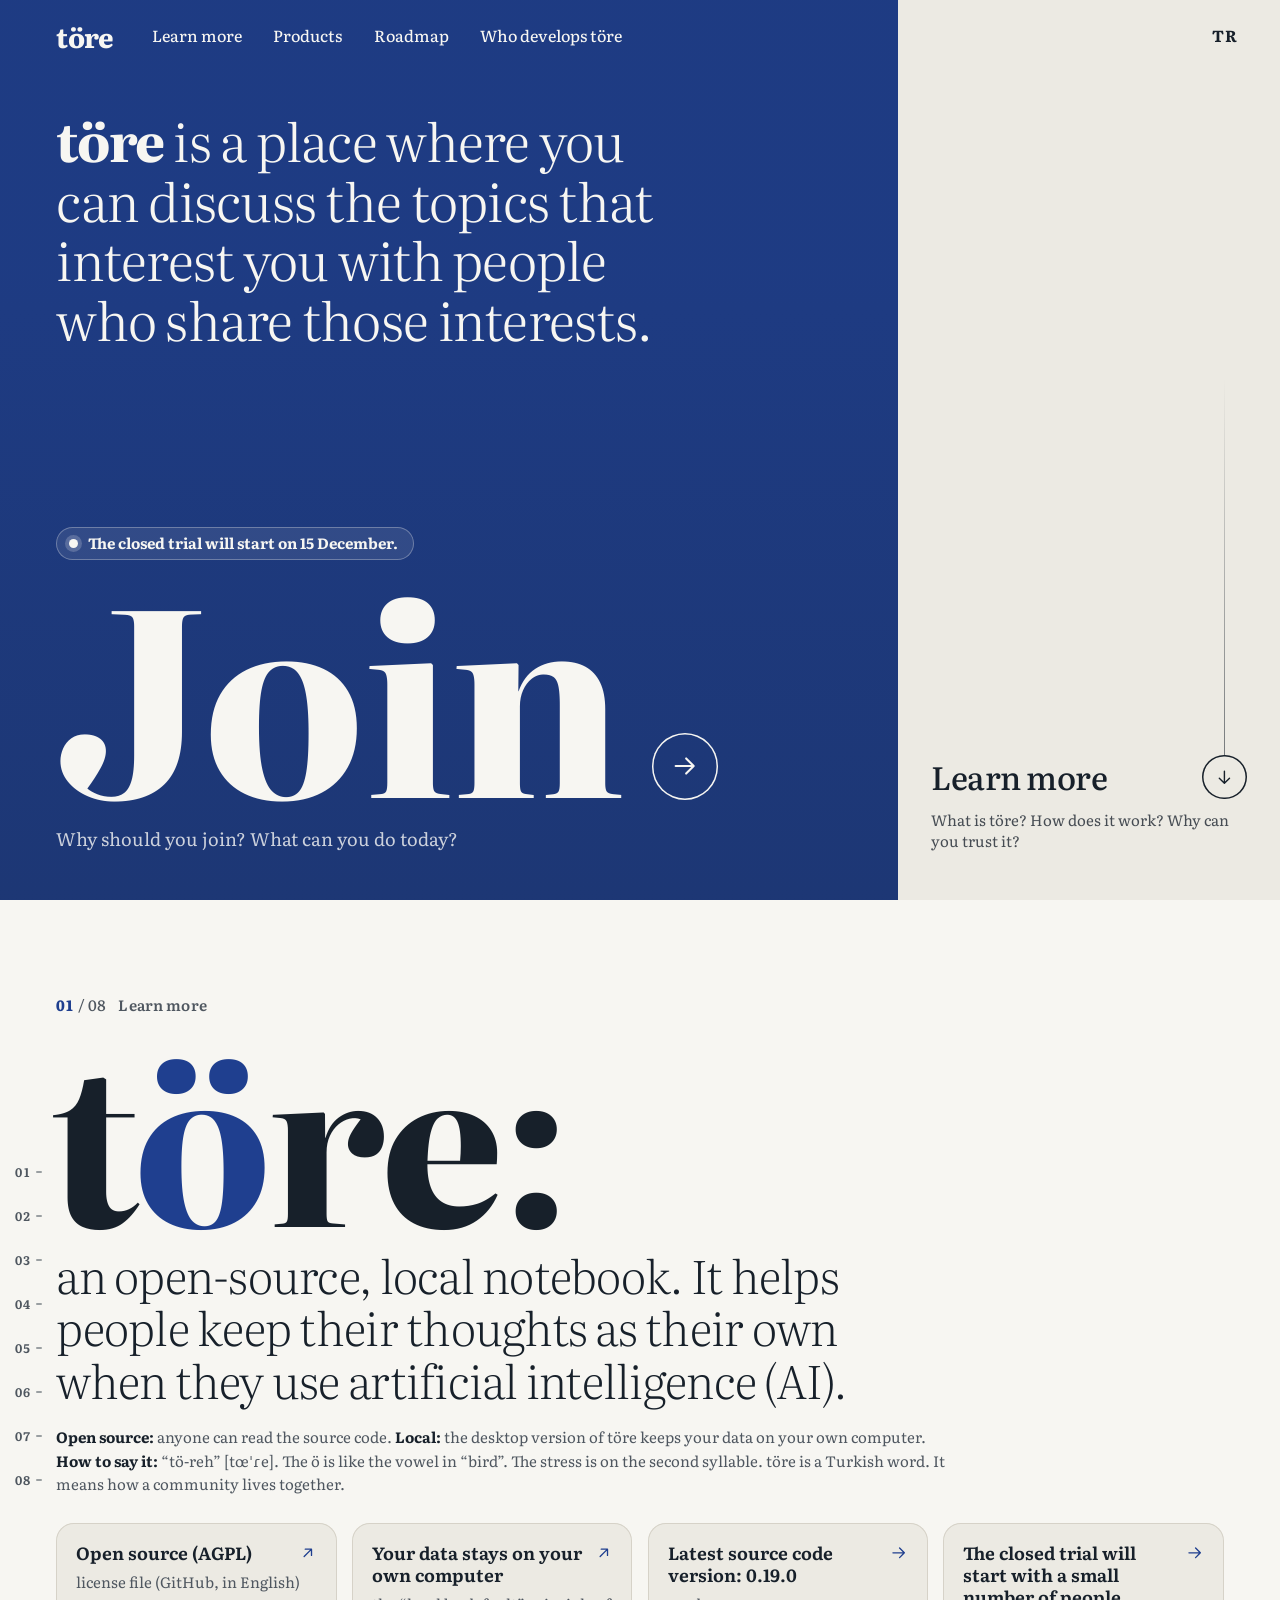
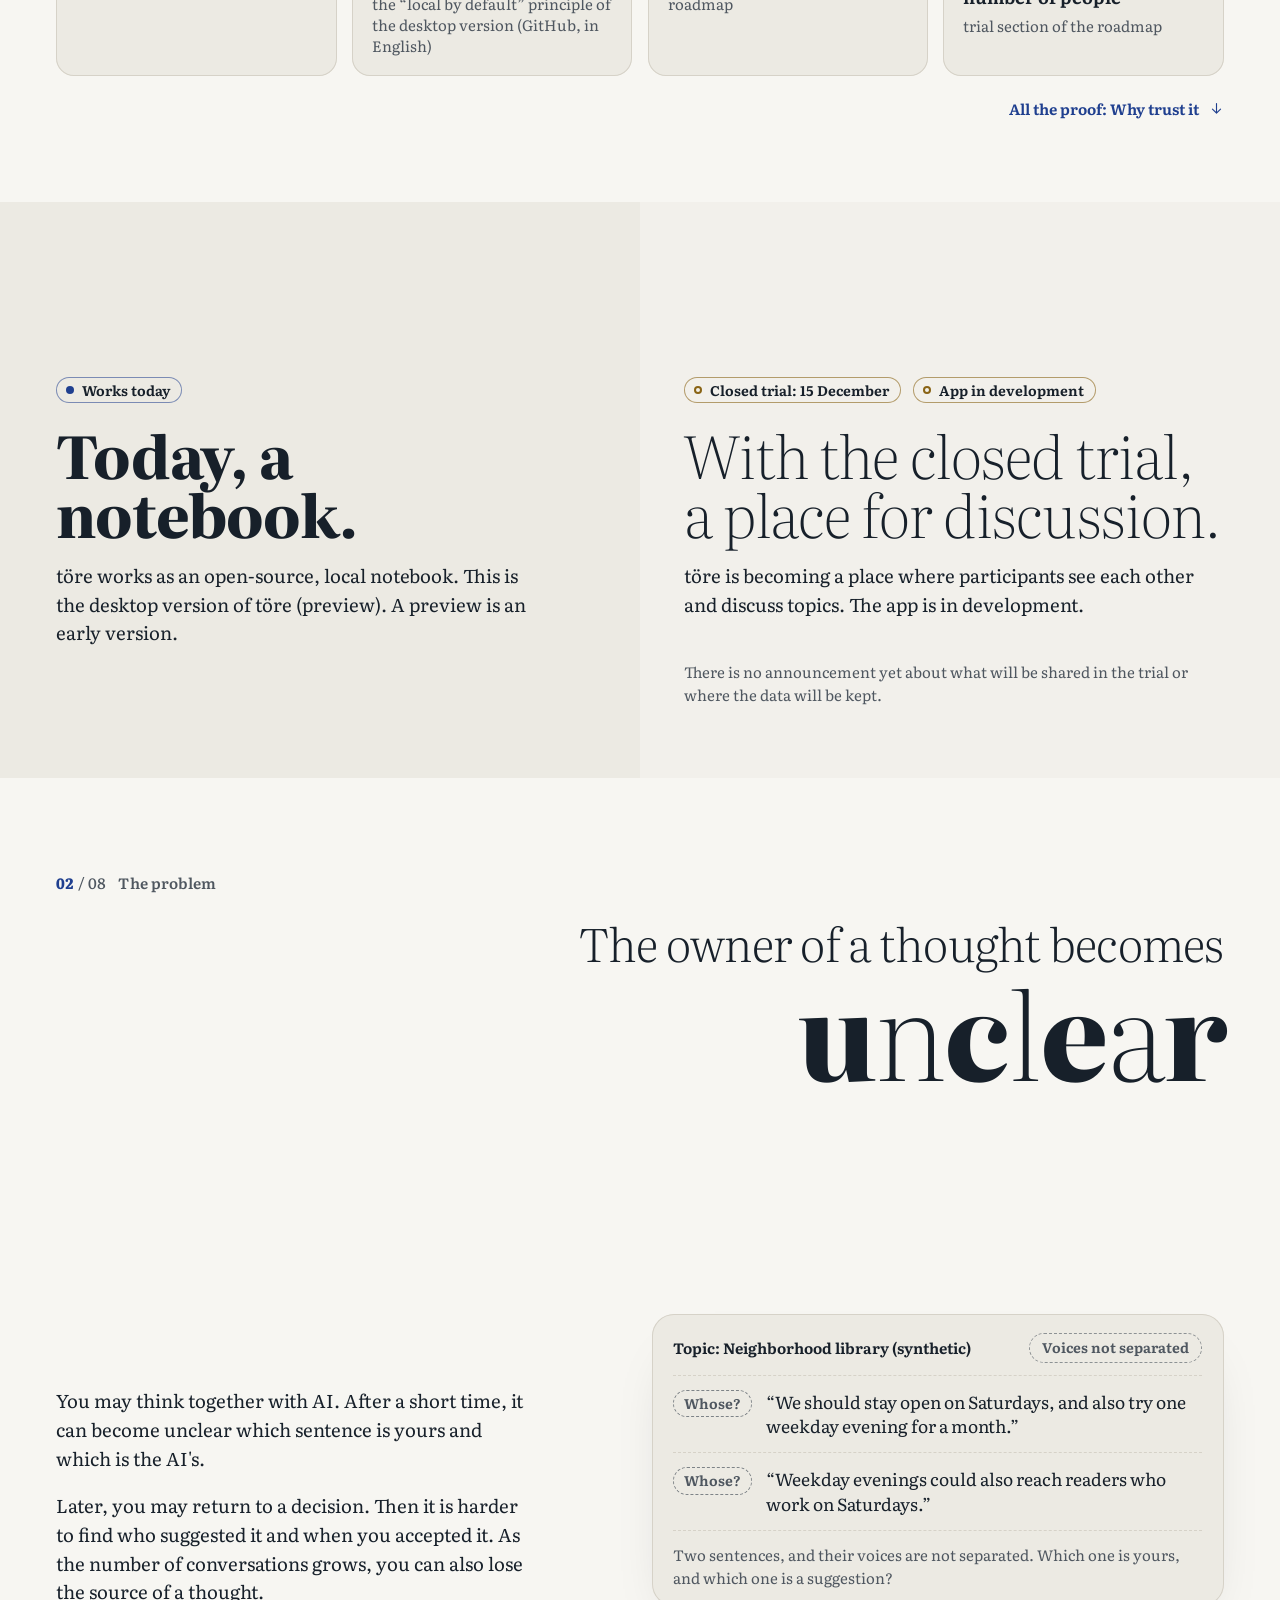
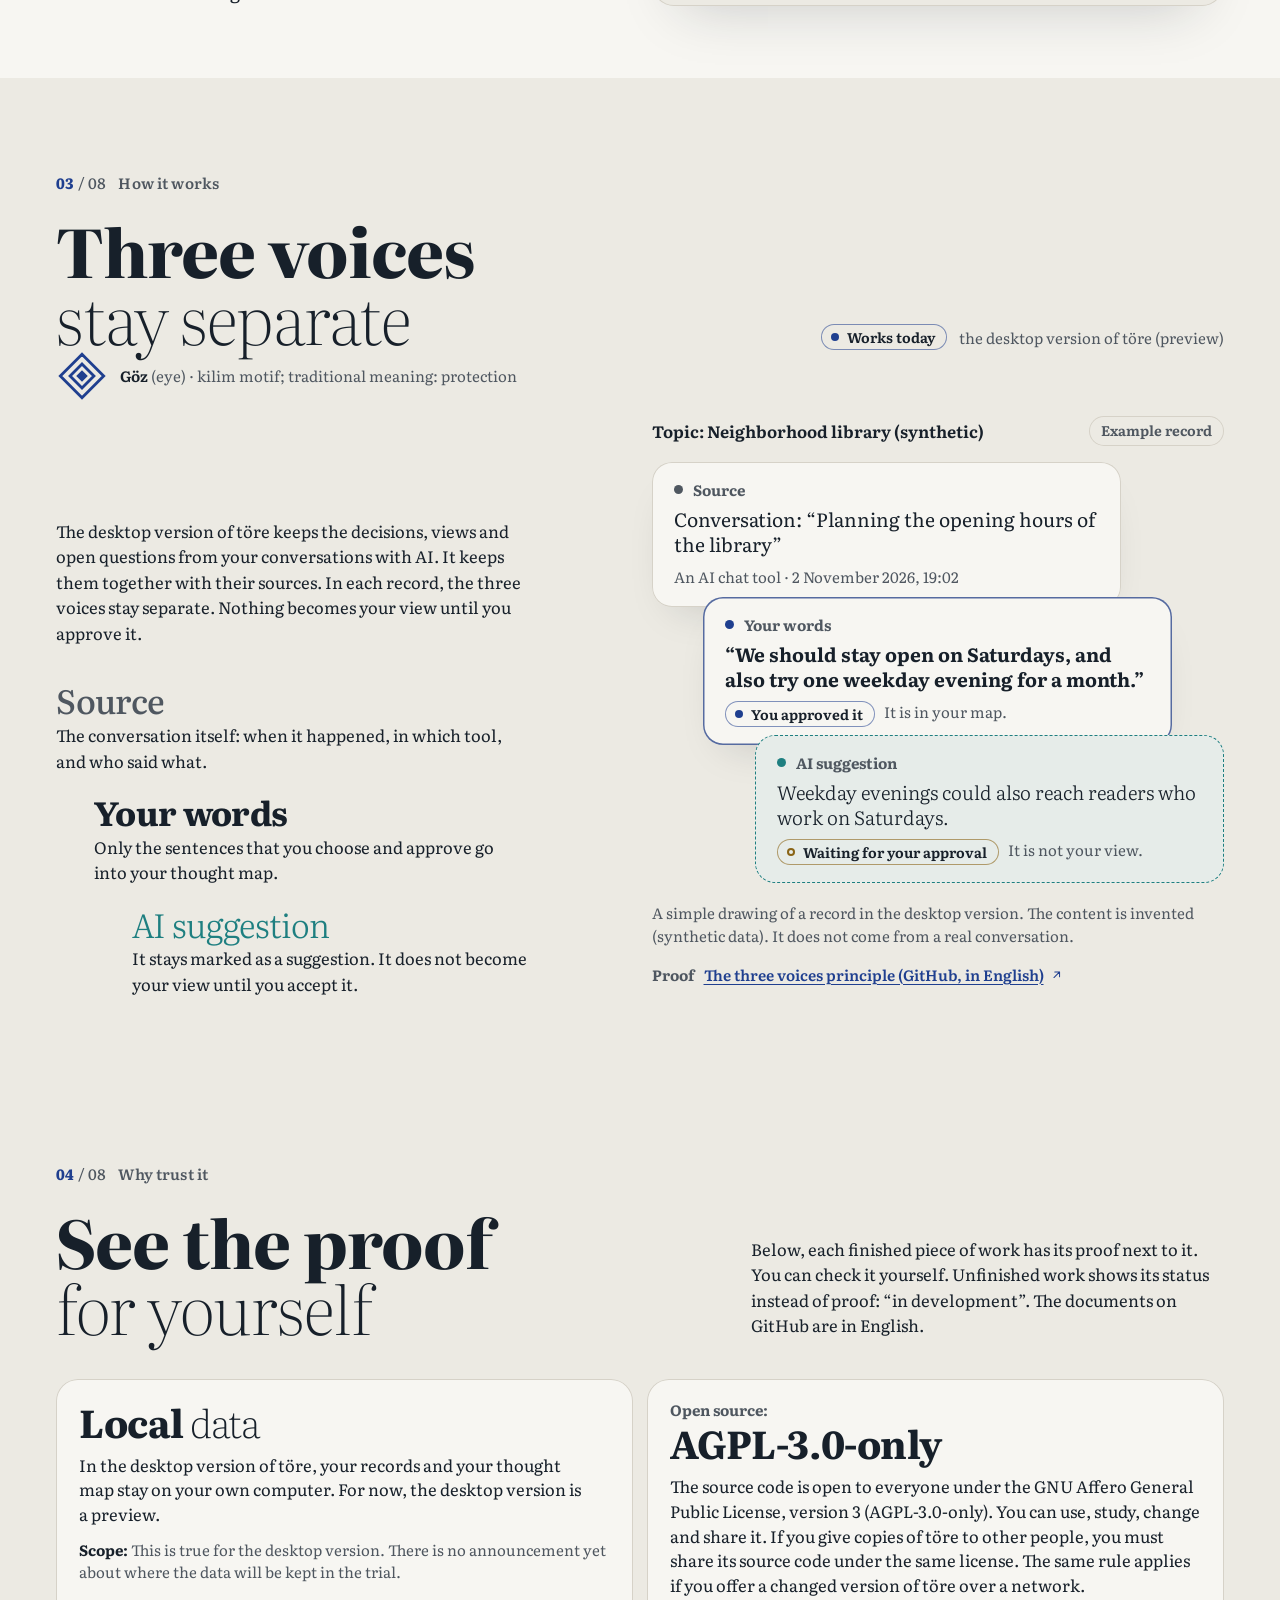
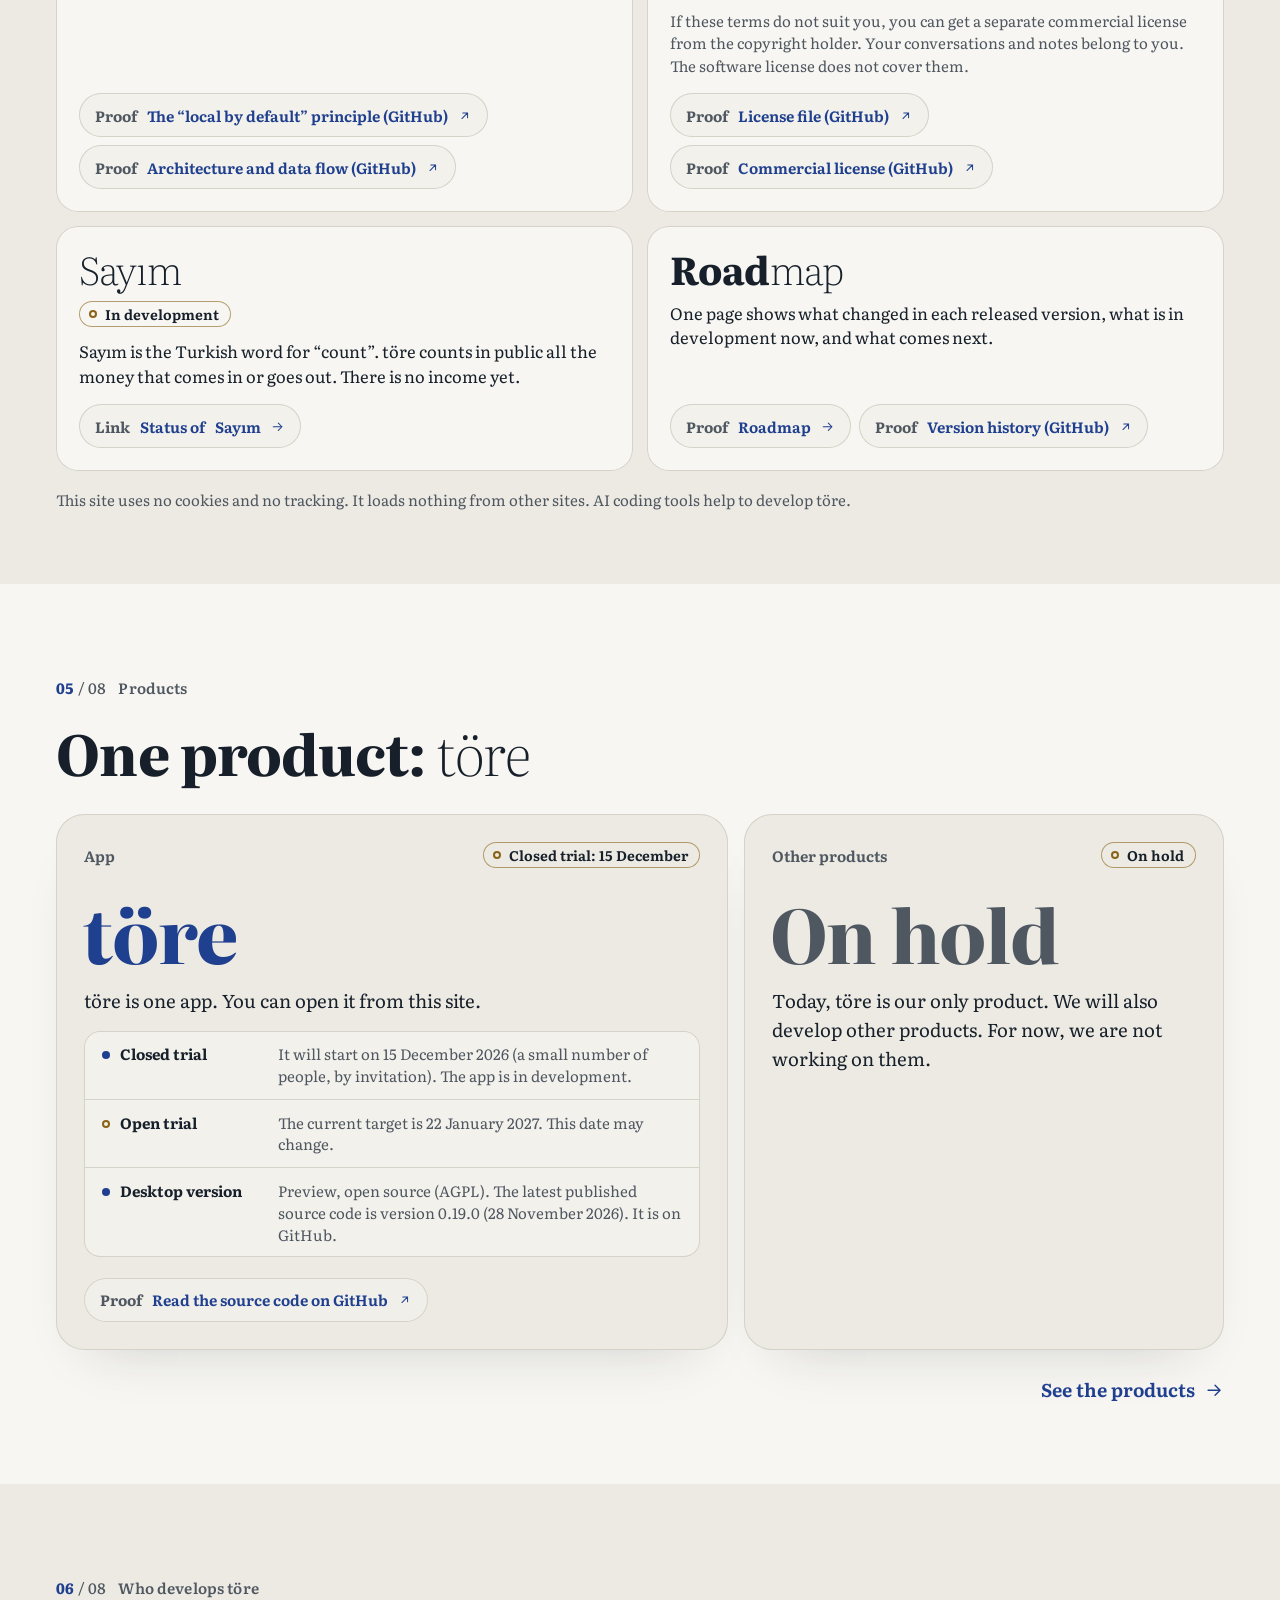
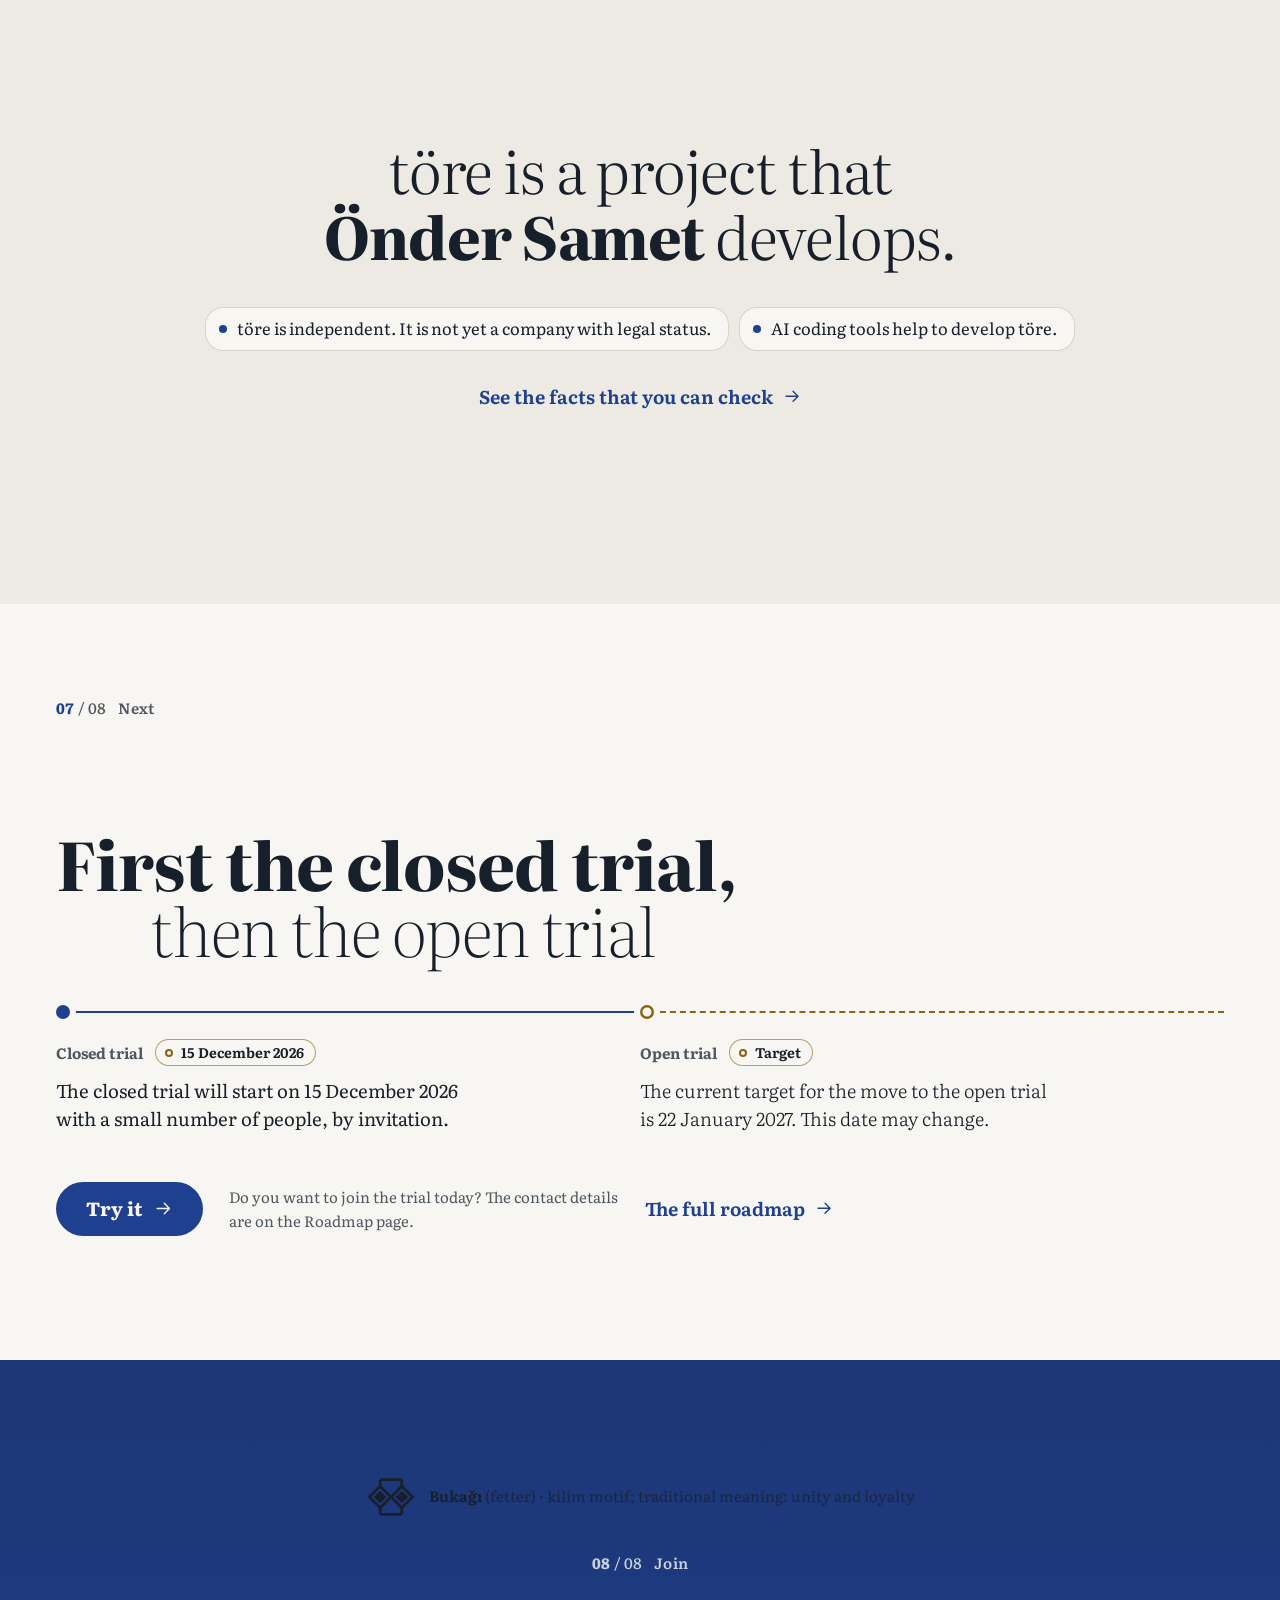
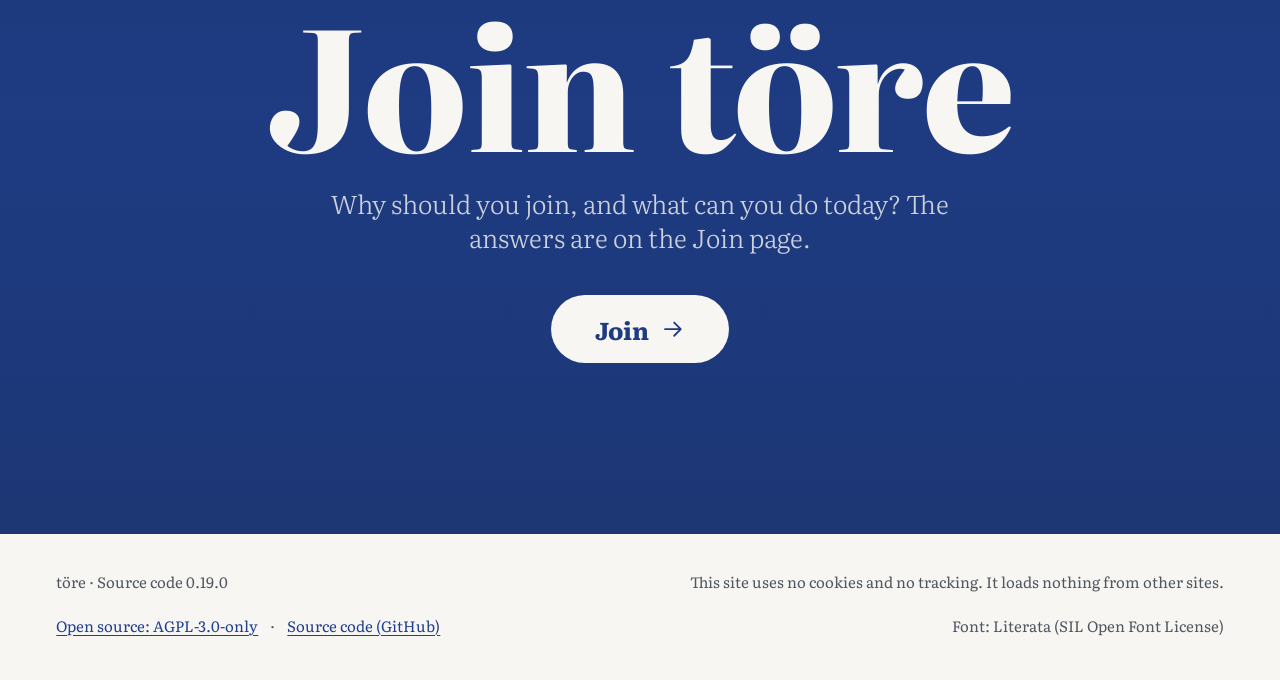
==== commit 48701b32: "töre site: 0.19.0" ====
--- a/index.html
+++ b/index.html
@@ -3,6 +3,7 @@
 <head>
 <meta charset="utf-8">
 <meta name="viewport" content="width=device-width, initial-scale=1">
+<script src="dil.js"></script>
 <meta http-equiv="Content-Security-Policy" content="default-src 'self'; script-src 'self'; style-src 'self'; font-src 'self'; img-src 'self' data:; connect-src 'none'; object-src 'none'; base-uri 'self'; form-action 'none'">
 <meta name="referrer" content="strict-origin-when-cross-origin">
 <link rel="canonical" href="https://ondersamet97.github.io/">
@@ -12,6 +13,16 @@
 <link rel="icon" href="marka/favicon.svg" type="image/svg+xml">
 <title>töre</title>
 <meta name="description" content="töre, ilgilendiğiniz konularda o konularla ilgilenen kişilerle tartışabileceğiniz bir yer. Açık kaynaklı, yerel bir defter. Kapalı deneme 15 Aralık 2026'da başlayacak.">
+<meta property="og:type" content="website">
+<meta property="og:site_name" content="töre">
+<meta property="og:locale" content="tr_TR">
+<meta property="og:title" content="töre">
+<meta property="og:description" content="töre, ilgilendiğiniz konularda o konularla ilgilenen kişilerle tartışabileceğiniz bir yer. Açık kaynaklı, yerel bir defter. Kapalı deneme 15 Aralık 2026'da başlayacak.">
+<meta property="og:url" content="https://ondersamet97.github.io/">
+<meta property="og:image" content="https://ondersamet97.github.io/marka/paylasim.png">
+<meta property="og:image:width" content="1200">
+<meta property="og:image:height" content="630">
+<meta name="twitter:card" content="summary_large_image">
 <link rel="preload" href="ortak/Literata-wght.woff" as="font" type="font/woff" crossorigin>
 <link rel="stylesheet" href="ortak/temel.css">
 <link rel="stylesheet" href="stil.css">
@@ -112,7 +123,7 @@
         <ul class="kanitlar">
           <li><a class="kanit" href="https://github.com/ondersamet97/tore/blob/main/LICENSE"><span class="kanit__ad">Açık kaynak (AGPL)<svg class="ok" viewBox="0 0 24 24" aria-hidden="true" focusable="false"><path d="M7 17 17 7M8.5 7H17v8.5"/></svg></span><span class="kanit__yer">lisans dosyası (GitHub, İngilizce)</span></a></li>
           <li><a class="kanit" href="https://github.com/ondersamet97/tore#principles"><span class="kanit__ad">Veri kişinin kendi bilgisayarında kalır<svg class="ok" viewBox="0 0 24 24" aria-hidden="true" focusable="false"><path d="M7 17 17 7M8.5 7H17v8.5"/></svg></span><span class="kanit__yer">masaüstü sürümünün “varsayılan olarak yerel” ilkesi (GitHub, İngilizce)</span></a></li>
-          <li><a class="kanit" href="yol.html#simdi"><span class="kanit__ad">Sürüm 0.20<svg class="ok" viewBox="0 0 24 24" aria-hidden="true" focusable="false"><path d="M4 12h15M13 5.5l6.5 6.5-6.5 6.5"/></svg></span><span class="kanit__yer">yol haritası</span></a></li>
+          <li><a class="kanit" href="yol.html#gecmis"><span class="kanit__ad">Kaynak kodunun son sürümü: 0.19.0<svg class="ok" viewBox="0 0 24 24" aria-hidden="true" focusable="false"><path d="M4 12h15M13 5.5l6.5 6.5-6.5 6.5"/></svg></span><span class="kanit__yer">yol haritası</span></a></li>
           <li><a class="kanit" href="yol.html#deneme"><span class="kanit__ad">Kapalı deneme az sayıda kişiyle başlayacak<svg class="ok" viewBox="0 0 24 24" aria-hidden="true" focusable="false"><path d="M4 12h15M13 5.5l6.5 6.5-6.5 6.5"/></svg></span><span class="kanit__yer">yol haritasındaki deneme bölümü</span></a></li>
         </ul>
         <a class="ileri ileri--kucuk tanim__hepsi" href="#guven">Bütün kanıtlar: Neden güvenilir<svg class="ok" viewBox="0 0 24 24" aria-hidden="true" focusable="false"><path d="M12 4v15M5.5 13l6.5 6.5 6.5-6.5"/></svg></a>
@@ -261,7 +272,7 @@
             </div>
             <div class="urun__durum">
               <dt><span class="nokta" aria-hidden="true"></span>Masaüstü sürümü</dt>
-              <dd>Önizleme, açık kaynak (AGPL). Son yayımlanmış kaynak kodu 0.18.0 (18 Kasım 2026), GitHub'da.</dd>
+              <dd>Önizleme, açık kaynak (AGPL). Son yayımlanmış kaynak kodu 0.19.0 (28 Kasım 2026), GitHub'da.</dd>
             </div>
           </dl>
           <ul class="cipler">
@@ -323,7 +334,7 @@
 </main>
 
 <footer class="alt">
-  <p>töre · Sürüm 0.20</p>
+  <p>töre · Kaynak kodu 0.19.0</p>
   <p><a href="#lisans">Açık kaynak: AGPL-3.0-only</a><span aria-hidden="true">·</span><a href="https://github.com/ondersamet97/tore">Kaynak kodu (GitHub)</a></p>
   <p>Bu site çerez ve izleme kullanmaz; dışarıdan hiçbir şey yüklemez.</p>
   <p>Yazı tipi: Literata (SIL Open Font License)</p>
